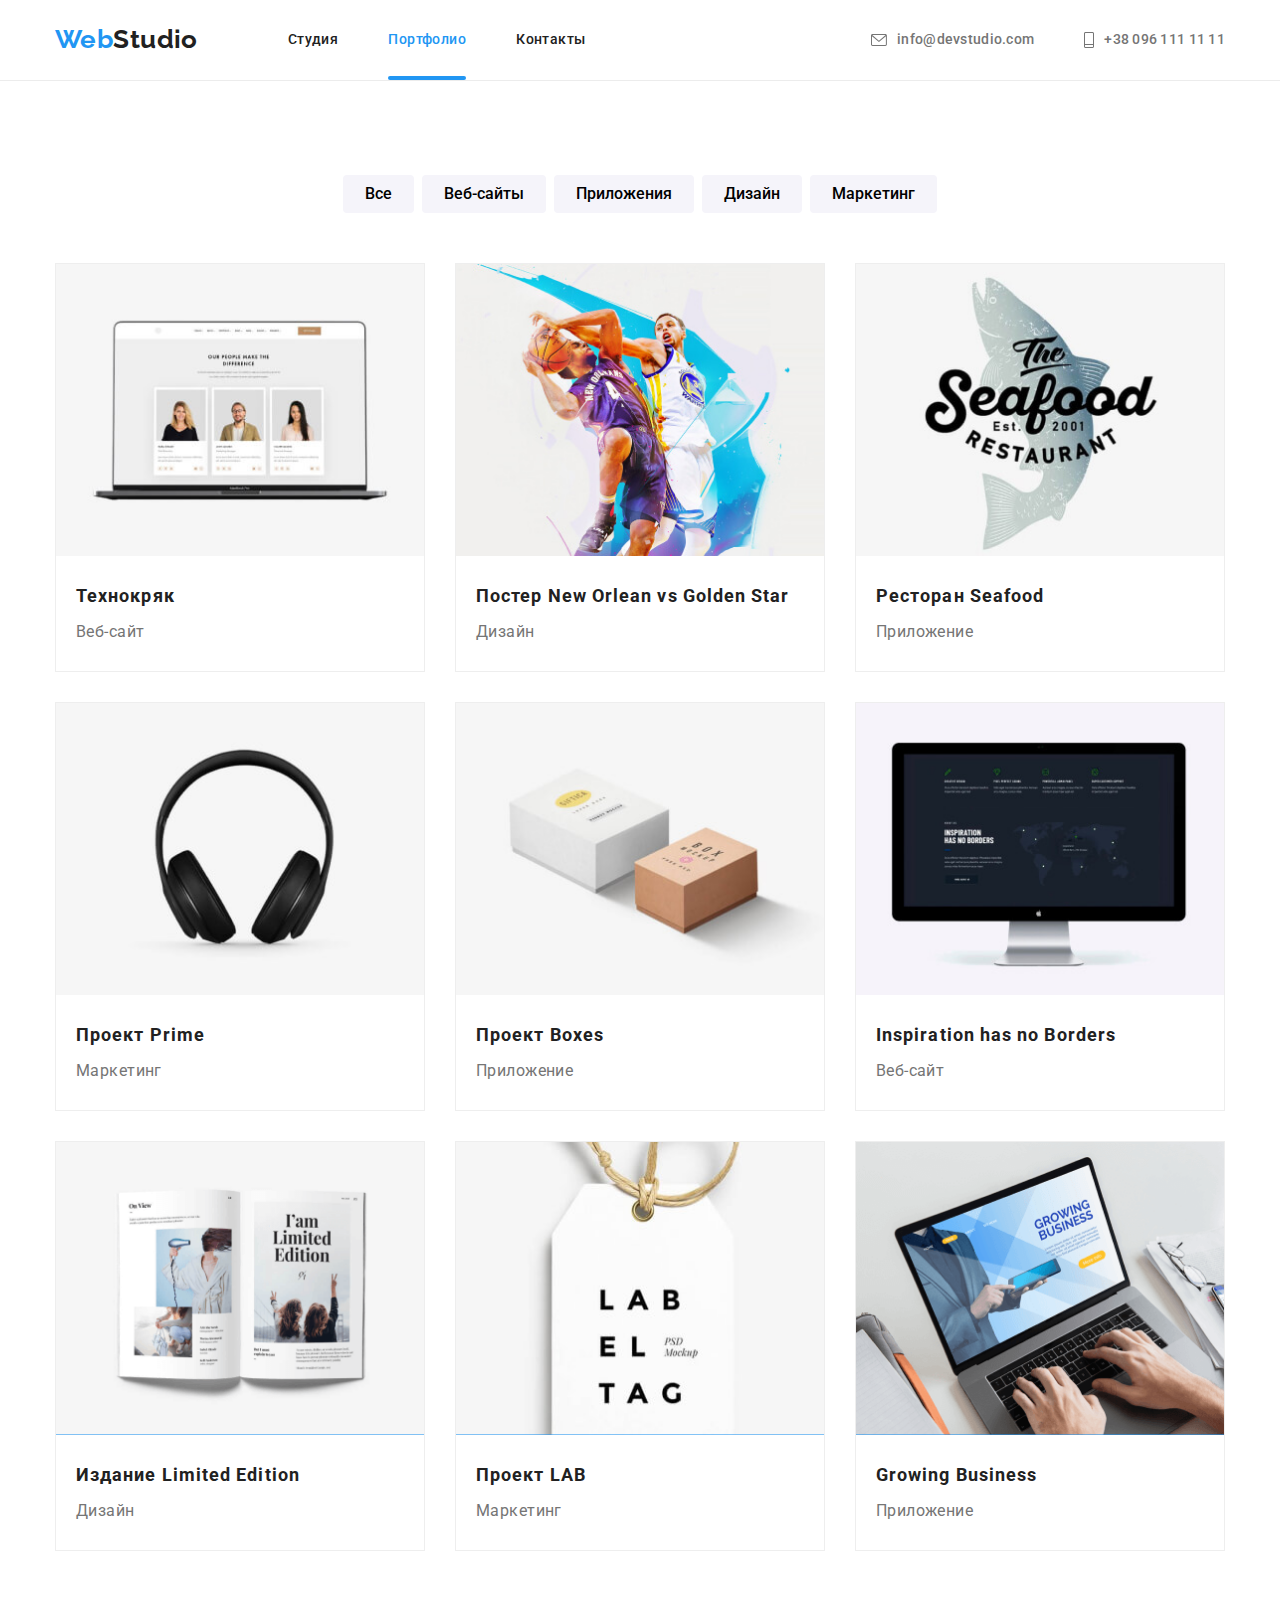
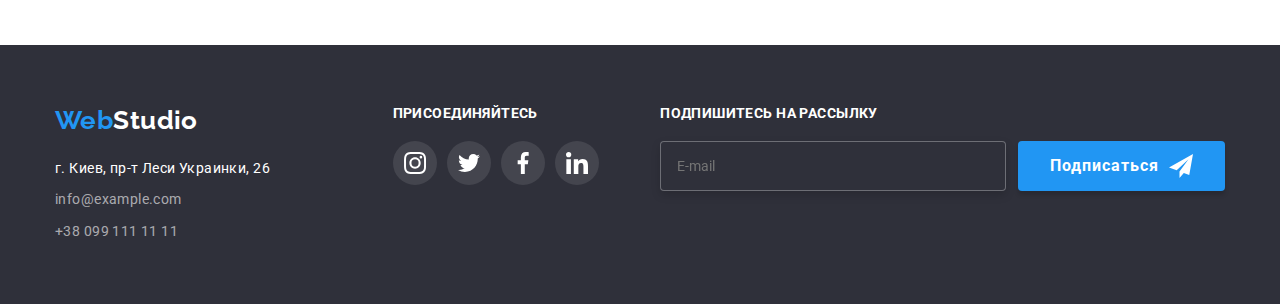
==== portfolio.html @ cd058390 "перенос" ====
<!DOCTYPE html>
<html lang="ru">
  <head>
    <meta charset="UTF-8" />
    <meta name="viewport" content="width=device-width, initial-scale=1.0" />
    <title>Document</title>
    <link rel="preconnect" href="https://fonts.gstatic.com" />
    <link
      href="https://fonts.googleapis.com/css2?family=Raleway:wght@700&family=Roboto:wght@400;500;700;900&display=swap"
      rel="stylesheet"
    />
    <link
      rel="stylesheet"
      href="https://cdnjs.cloudflare.com/ajax/libs/modern-normalize/1.0.0/modern-normalize.min.css"
    />
    <link rel="stylesheet" href="./CSS/main.min.css" />
  </head>
  <body>
    <!--Шапка-->
    <header class="page-header">
      <div class="header-container container">
        <nav class="nav-header">
          <a href="/" class="logo">Web<span class="logo-color">Studio</span></a>

          <ul class="site-nav">
            <li class="nav-item"><a href="./index.html" class="link">Студия</a></li>
            <li class="nav-item"><a href="./portfolio.html" class="link current">Портфолио</a></li>
            <li class="nav-item"><a href="" class="link">Контакты</a></li>
          </ul>
        </nav>

        <ul class="second-nav">
          <li class="nav-item">
            <a href="" class="link">
              <svg class="second-nav-mail">
                <use class="second-nav-icon" href="./images/sprite.svg#mail"></use>
              </svg>
              info@devstudio.com
            </a>
          </li>
          <li class="nav-item">
            <a href="" class="link">
              <svg class="second-nav-smartphone">
                <use class="second-nav-icon" href="./images/sprite.svg#smartphone"></use>
              </svg>
              +38 096 111 11 11
            </a>
          </li>
        </ul>
      </div>
    </header>

    <main class="portfolio-main-container">
      <div class="container">
        <section class="section portfolio-section">
          <h1 class="visually-hidden">Список проектов</h1>

          <!-- Фильтр -->
          <ul class="filter-container">
            <li class="filter-list">
              <button type="button" class="filter">Все</button>
            </li>
            <li class="filter-list">
              <button type="button" class="filter">Веб-сайты</button>
            </li>
            <li class="filter-list">
              <button type="button" class="filter">Приложения</button>
            </li>
            <li class="filter-list">
              <button type="button" class="filter">Дизайн</button>
            </li>
            <li class="filter-list">
              <button type="button" class="filter">Маркетинг</button>
            </li>
          </ul>

          <!-- Список -->
          <ul class="flex-container">
            <li class="portfolio-box">
              <a href="" class="filter-link">
                <div class="filter-img">
                  <img src="./images/tehnocrac.jpg" alt="Веб-сайт Технокряк" width="370" />
                  <p class="portfolio-opacity-text">
                    Технокряк это современная площадка распространения коронавируса. Компании используют эту платформу
                    для цифрового шпионажа и атак на защищённые сервера конкурентов.
                  </p>
                </div>
                <div class="filter-contant-container">
                  <h2 class="section-title filter-page">Технокряк</h2>
                  <p class="filter-text">Веб-сайт</p>
                </div>
              </a>
            </li>
            <li class="portfolio-box">
              <a href="" class="filter-link">
                <div class="filter-img">
                  <img src="./images/new-orlean.jpg" alt="Баскетбольная команда New Orlean" width="370" />
                  <p class="portfolio-opacity-text">
                    Технокряк это современная площадка распространения коронавируса. Компании используют эту платформу
                    для цифрового шпионажа и атак на защищённые сервера конкурентов.
                  </p>
                </div>
                <div class="filter-contant-container">
                  <h2 class="section-title filter-page">Постер New Orlean vs Golden Star</h2>
                  <p class="filter-text">Дизайн</p>
                </div>
              </a>
            </li>
            <li class="portfolio-box">
              <a href="" class="filter-link">
                <div class="filter-img">
                  <img src="./images/seafood.jpg" alt="Ресторан Seafood" width="370" />
                  <p class="portfolio-opacity-text">
                    Технокряк это современная площадка распространения коронавируса. Компании используют эту платформу
                    для цифрового шпионажа и атак на защищённые сервера конкурентов.
                  </p>
                </div>
                <div class="filter-contant-container">
                  <h2 class="section-title filter-page">Ресторан Seafood</h2>
                  <p class="filter-text">Приложение</p>
                </div>
              </a>
            </li>
            <li class="portfolio-box">
              <a href="" class="filter-link">
                <div class="filter-img">
                  <img src="./images/prime.jpg" alt="Блютуз наушники" width="370" />
                  <p class="portfolio-opacity-text">
                    Технокряк это современная площадка распространения коронавируса. Компании используют эту платформу
                    для цифрового шпионажа и атак на защищённые сервера конкурентов.
                  </p>
                </div>
                <div class="filter-contant-container">
                  <h2 class="section-title filter-page">Проект Prime</h2>
                  <p class="filter-text">Маркетинг</p>
                </div>
              </a>
            </li>
            <li class="portfolio-box">
              <a href="" class="filter-link">
                <div class="filter-img">
                  <img src="./images/boxes.jpg" alt="коробки" width="370" />
                  <p class="portfolio-opacity-text">
                    Технокряк это современная площадка распространения коронавируса. Компании используют эту платформу
                    для цифрового шпионажа и атак на защищённые сервера конкурентов.
                  </p>
                </div>
                <div class="filter-contant-container">
                  <h2 class="section-title filter-page">Проект Boxes</h2>
                  <p class="filter-text">Приложение</p>
                </div>
              </a>
            </li>
            <li class="portfolio-box">
              <a href="" class="filter-link">
                <div class="filter-img">
                  <img src="./images/no-borders.jpg" alt="Веб-сайт Inspiration has no Borders" width="370" />
                  <p class="portfolio-opacity-text">
                    Технокряк это современная площадка распространения коронавируса. Компании используют эту платформу
                    для цифрового шпионажа и атак на защищённые сервера конкурентов.
                  </p>
                </div>
                <div class="filter-contant-container">
                  <h2 class="section-title filter-page">Inspiration has no Borders</h2>
                  <p class="filter-text">Веб-сайт</p>
                </div>
              </a>
            </li>
            <li class="portfolio-box">
              <a href="" class="filter-link">
                <div class="filter-img">
                  <img src="./images/edition.png" alt="Веб-сайт Limited Edition" width="370" />
                  <p class="portfolio-opacity-text">
                    Технокряк это современная площадка распространения коронавируса. Компании используют эту платформу
                    для цифрового шпионажа и атак на защищённые сервера конкурентов.
                  </p>
                </div>
                <div class="filter-contant-container">
                  <h2 class="section-title filter-page">Издание Limited Edition</h2>
                  <p class="filter-text">Дизайн</p>
                </div>
              </a>
            </li>
            <li class="portfolio-box">
              <a href="" class="filter-link">
                <div class="filter-img">
                  <img src="./images/lab.jpg" alt="Бирка" width="370" />
                  <p class="portfolio-opacity-text">
                    Технокряк это современная площадка распространения коронавируса. Компании используют эту платформу
                    для цифрового шпионажа и атак на защищённые сервера конкурентов.
                  </p>
                </div>
                <div class="filter-contant-container">
                  <h2 class="section-title filter-page">Проект LAB</h2>
                  <p class="filter-text">Маркетинг</p>
                </div>
              </a>
            </li>
            <li class="portfolio-box">
              <a href="" class="filter-link">
                <div class="filter-img">
                  <img src="./images/Growing-Business.png" alt="Приложение Growing Business" width="370" />
                  <p class="portfolio-opacity-text">
                    Технокряк это современная площадка распространения коронавируса. Компании используют эту платформу
                    для цифрового шпионажа и атак на защищённые сервера конкурентов.
                  </p>
                </div>
                <div class="filter-contant-container">
                  <h2 class="section-title filter-page">Growing Business</h2>
                  <p class="filter-text">Приложение</p>
                </div>
              </a>
            </li>
          </ul>
        </section>
      </div>
    </main>

    <!--Подвал-->
    <footer class="footer-page">
      <div class="container">
        <div class="footer-address-container">
          <a href="/" class="logo">Web<span class="logo-color footer">Studio</span></a>

          <address class="footer-content">
            <ul class="footer-list">
              <li class="footer-list-item">
                <a href="https://goo.gl/maps/4PFyWTzTnwLAxrPg8 " rel="“noopener" class="link"
                  >г. Киев, пр-т Леси Украинки, 26</a
                >
              </li>
              <li class="footer-list-item">
                <a href="mailto:info@example.com" class="link rgba">info@example.com</a>
              </li>

              <li class="footer-list-item">
                <a href="tel:+380991111111" class="link rgba">+38 099 111 11 11</a>
              </li>
            </ul>
          </address>
        </div>

        <div class="soshial-link-container">
          <h2 class="section-title soshial-link-title">присоединяйтесь</h2>
          <ul class="soshial-link-list">
            <li class="soshial-link-item">
              <a href="" class="soshial-link">
                <svg class="network-icon">
                  <use class="icon" href="./images/sprite.svg#instagram"></use>
                </svg>
              </a>
            </li>
            <li class="soshial-link-item">
              <a href="" class="soshial-link">
                <svg class="network-icon">
                  <use class="icon" href="./images/sprite.svg#twitter"></use>
                </svg>
              </a>
            </li>
            <li class="soshial-link-item">
              <a href="" class="soshial-link">
                <svg class="network-icon">
                  <use class="icon" href="./images/sprite.svg#facebook"></use>
                </svg>
              </a>
            </li>
            <li class="soshial-link-item">
              <a href="" class="soshial-link">
                <svg class="network-icon">
                  <use class="icon" href="./images/sprite.svg#linkedin"></use>
                </svg>
              </a>
            </li>
          </ul>
        </div>

        <div class="subscription-container">
          <p class="soshial-link-title">Подпишитесь на рассылку</p>
          <form class="subscription-form">
            <input type="email" name="email" placeholder="E-mail" class="subscription-input" />
            <button type="submit" class="hero-btn footer-btn">
              Подписаться
              <svg class="subscription-send" width="24px" height="24px" ;>
                <use class="send-img" href="./images/sprite.svg#send"></use>
              </svg>
            </button>
          </form>
        </div>
      </div>
    </footer>
  </body>
</html>
---- CSS/main.min.css ----
:root{--text-color: #757575;--text-black-color: #212121;--text-wite-color: #ffffff;--text-accent: #2196f3;--text-background-color: #e5e5e5;--background-second-color: #f5f4fa;--footer-bg-color: #2f303a;--border-: 1px solid #eeeeee;--cubic: cubic-bezier(0.4, 0, 0.2, 1)}button{outline:none;list-style:none}img{display:block;max-width:100%;height:auto}*{margin:0;padding:0}body{background:var(--text-wite-color);color:var(--text-color);font-family:Roboto, sans-serif;letter-spacing:0.03em;font-size:14px;line-height:1.71}h1,h2,h3,h4{font-family:Roboto, sans-serif}ul{list-style:none;margin:0px;padding:0px}textarea{resize:none}.visually-hidden{position:absolute !important;clip:rect(1px 1px 1px 1px);clip:rect(1px, 1px, 1px, 1px);padding:0 !important;border:0 !important;height:1px !important;width:1px !important;overflow:hidden}.container{width:1200px;margin-left:auto;margin-right:auto;padding-left:15px;padding-right:15px}.page-header{display:-webkit-box;display:-ms-flexbox;display:flex;-webkit-box-pack:center;-ms-flex-pack:center;justify-content:center;-webkit-box-align:center;-ms-flex-align:center;align-items:center;border-bottom:1px solid #ececec;background-color:var(--text-wite-color)}.logo{color:var(--text-accent);font-family:Raleway;font-weight:700;font-size:26px;line-height:1.2;text-decoration:none}.logo-color{color:var(--text-black-color)}.header-container{display:-webkit-box;display:-ms-flexbox;display:flex;-webkit-box-align:center;-ms-flex-align:center;align-items:center;-webkit-box-pack:justify;-ms-flex-pack:justify;justify-content:space-between}.nav-header{display:-webkit-box;display:-ms-flexbox;display:flex;-webkit-box-pack:justify;-ms-flex-pack:justify;justify-content:space-between;-webkit-box-align:center;-ms-flex-align:center;align-items:center;margin-right:auto}.site-nav{display:-webkit-box;display:-ms-flexbox;display:flex;margin-left:90px}.site-nav .link:focus,.site-nav .link:hover{color:var(--text-accent)}.site-nav .nav-item:not(:last-child){margin-right:50px}.site-nav .link{display:block;padding:32px 0;color:var(--text-black-color);font-weight:500;font-size:14px;line-height:1.14;text-decoration:none}.site-nav .link.current{color:var(--text-accent);display:block;position:relative}.site-nav .link.current::after{content:'';position:absolute;left:0;bottom:0;display:block;width:100%;height:4px;background-color:var(--text-accent);border-radius:2px}.second-nav{display:-webkit-box;display:-ms-flexbox;display:flex}.second-nav .nav-item:not(:last-child){margin-right:50px}.second-nav .link{color:var(--text-color);font-weight:500;font-size:14px;line-height:1.4;letter-spacing:0.02em;text-decoration:none;-webkit-transition:color 250ms cubic-bezier(0.4, 0, 0.2, 1),fill 250ms cubic-bezier(0.4, 0, 0.2, 1);transition:color 250ms cubic-bezier(0.4, 0, 0.2, 1),fill 250ms cubic-bezier(0.4, 0, 0.2, 1)}.second-nav .second-nav-mail{width:16px;height:12px;fill:var(--text-color);margin-right:10px}.second-nav .second-nav-smartphone{width:10px;height:16px;fill:var(--text-color);margin-right:10px}.second-nav .link:focus,.second-nav .link:hover{color:var(--text-accent)}.link:focus .second-nav-mail,.link:hover .second-nav-mail{fill:var(--text-accent)}.link:focus .second-nav-smartphone,.link:hover .second-nav-smartphone{fill:var(--text-accent)}.nav-item .link{display:-webkit-box;display:-ms-flexbox;display:flex;-webkit-box-align:center;-ms-flex-align:center;align-items:center}.hero-page .hero-title{color:var(--text-wite-color);font-weight:900;font-size:44px;line-height:1.36;text-align:center;letter-spacing:0.06em;text-transform:uppercase}.hero-btn{color:var(--text-wite-color);font-weight:700;font-size:16px;line-height:1.87;display:-webkit-box;display:-ms-flexbox;display:flex;-webkit-box-align:center;-ms-flex-align:center;align-items:center;text-align:center;letter-spacing:0.06em;background-color:var(--text-accent);border:none;-webkit-box-shadow:0px 4px 4px rgba(0,0,0,0.15);box-shadow:0px 4px 4px rgba(0,0,0,0.15);border-radius:4px;cursor:pointer}.hero-page{background-color:#c4c4c4;margin:0 auto;padding-top:200px;padding-bottom:200px;text-align:center;max-width:1600px;background-image:-webkit-gradient(linear, left top, left bottom, from(rgba(47,48,58,0.4)), to(rgba(47,48,58,0.4))),url(../images/hero/Img-png.png);background-image:linear-gradient(rgba(47,48,58,0.4), rgba(47,48,58,0.4)),url(../images/hero/Img-png.png);background-position:center;background-repeat:no-repeat;background-size:cover}.hero-page .hero-btn{color:var(--text-wite-color);background-color:var(--text-accent);font-weight:700;font-size:16px;line-height:1.9;-webkit-box-align:center;-ms-flex-align:center;align-items:center;text-align:center;letter-spacing:0.06em}.hero-btn{text-align:center;margin-left:auto;margin-right:auto;margin-top:30px;padding:10px 0;padding-left:32px;padding-right:32px;-webkit-box-shadow:0px 4px 4px rgba(0,0,0,0.15);box-shadow:0px 4px 4px rgba(0,0,0,0.15)}.section .section-title.features{font-weight:700;font-size:14px;line-height:1.14;text-transform:uppercase}.features-item{margin-left:30px}.section-features{padding-top:94px;padding-bottom:48px}.features-list{display:-webkit-box;display:-ms-flexbox;display:flex;-ms-flex-wrap:wrap;flex-wrap:wrap;margin-left:-30px}.features-item{-ms-flex-preferred-size:calc((100% - 30px * 4) / 4);flex-basis:calc((100% - 30px * 4) / 4)}.features-text{margin-top:10px}.features-item:before{content:'';display:block;margin-bottom:30px;background-repeat:no-repeat;background-position:center;background-color:var(--background-second-color);height:120px}.bgf-img1::before{background-image:url(../images/features/bg1.svg)}.bgf-img2::before{background-image:url(../images/features/bg2.svg)}.bgf-img3::before{background-image:url(../images/features/bg3.svg)}.bgf-img4::before{background-image:url(../images/features/bg4.svg)}.section-work .section-title.name-page{margin-bottom:50px}.section-work{padding-top:48px;padding-bottom:94px}.work-title{display:-webkit-box;display:-ms-flexbox;display:flex;-ms-flex-wrap:wrap;flex-wrap:wrap;margin-left:-30px;-webkit-box-pack:center;-ms-flex-pack:center;justify-content:center;-webkit-box-align:center;-ms-flex-align:center;align-items:center}.work-title>.work-item{-ms-flex-preferred-size:calc((100% - 30px * 3) / 3);flex-basis:calc((100% - 30px * 3) / 3);margin-left:30px;position:relative}.work-text{display:-webkit-box;display:-ms-flexbox;display:flex;-webkit-box-pack:center;-ms-flex-pack:center;justify-content:center;-webkit-box-align:center;-ms-flex-align:center;align-items:center;height:70px;width:100%;background:rgba(47,48,58,0.8);top:76%;position:absolute;font-weight:700;font-size:14px;line-height:1.143;text-transform:uppercase;color:var(--text-wite-color)}.section .section-title,.section-comand .section-title{color:var(--text-black-color);font-weight:700;font-size:36px;line-height:1.16}.section .section-title.name-page{font-weight:700;font-size:36px;line-height:1.16;text-align:center}.section-comand .section-title.name-page{font-weight:700;font-size:36px;line-height:1.16;text-align:center;margin-bottom:50px}.section-comand{background-color:var(--background-second-color);padding-top:94px;padding-bottom:94px}.team-list{display:-webkit-box;display:-ms-flexbox;display:flex;-ms-flex-wrap:wrap;flex-wrap:wrap;margin-left:-30px;border-radius:0px 0px 4px 4px}.team-list>.team-item{-ms-flex-preferred-size:calc((100% - 30px * 4) / 4);flex-basis:calc((100% - 30px * 4) / 4)}.team-item{border-radius:0px 0px 4px 4px;background-color:var(--text-wite-color);margin-left:30px;-webkit-box-shadow:0px 1px 3px rgba(0,0,0,0.12),0px 1px 1px rgba(0,0,0,0.14),0px 2px 1px rgba(0,0,0,0.2);box-shadow:0px 1px 3px rgba(0,0,0,0.12),0px 1px 1px rgba(0,0,0,0.14),0px 2px 1px rgba(0,0,0,0.2)}.section-comand .section-title.name{font-weight:500;font-size:16px;line-height:1.19;text-align:center}.section-comand .comand-text{font-weight:400;font-size:16px;line-height:1.19;text-align:center;margin-top:10px}.team-text-container{padding:30px}.network-list{display:-webkit-inline-box;display:-ms-inline-flexbox;display:inline-flex;margin-top:16px}.network-link:focus,.network-link:hover{display:-webkit-box;display:-ms-flexbox;display:flex;width:44px;height:44px;background-color:var(--text-accent);border-radius:50%}.network-link:focus .network-icon,.network-link:hover .network-icon{fill:#ffffff}.network-item:not(:last-child){margin-right:10px}.network-link{width:44px;height:44px;display:-webkit-inline-box;display:-ms-inline-flexbox;display:inline-flex;-webkit-box-pack:center;-ms-flex-pack:center;justify-content:center;-webkit-box-align:center;-ms-flex-align:center;align-items:center;border-radius:50%;-webkit-transition:background-color 250ms var(--cubic),fill 250ms var(--cubic);transition:background-color 250ms var(--cubic),fill 250ms var(--cubic)}.network-icon{width:22px;height:22px;fill:#afb1b8;-webkit-transition:fill 250ms cubic-bezier(0.4, 0, 0.2, 1);transition:fill 250ms cubic-bezier(0.4, 0, 0.2, 1)}.section-clients{padding-top:94px;padding-bottom:94px}.clients-list{display:-webkit-box;display:-ms-flexbox;display:flex;margin-top:50px;-ms-flex-wrap:wrap;flex-wrap:wrap;margin-left:-30px}.clients-item{display:-webkit-box;display:-ms-flexbox;display:flex;-webkit-box-pack:center;-ms-flex-pack:center;justify-content:center;-webkit-box-align:center;-ms-flex-align:center;align-items:center;margin-left:30px;-ms-flex-preferred-size:calc((100% - 30px * 6) / 6);flex-basis:calc((100% - 30px * 6) / 6)}.clients-img{display:block}.clients-logo{fill:#afb1b8}.clients-link{display:-webkit-box;display:-ms-flexbox;display:flex;width:100%;height:90px;fill:var(--text-accent);-webkit-box-sizing:border-box;box-sizing:border-box;-webkit-box-pack:center;-ms-flex-pack:center;justify-content:center;-webkit-box-align:center;-ms-flex-align:center;align-items:center;border:1px solid #afb1b8;border-radius:4px;-webkit-transition:border 250ms cubic-bezier(0.4, 0, 0.2, 1),fill 250ms var(--cubic);transition:border 250ms cubic-bezier(0.4, 0, 0.2, 1),fill 250ms var(--cubic)}.clients-link:hover,.clients-link:focus{border-radius:4px;border:1px solid var(--text-accent)}.clients-link:hover .clients-logo,.clients-link:focus .clients-logo{fill:var(--text-accent)}.footer-page{background-color:var(--footer-bg-color);text-decoration:none;display:-webkit-box;display:-ms-flexbox;display:flex;-webkit-box-pack:center;-ms-flex-pack:center;justify-content:center;-webkit-box-align:center;-ms-flex-align:center;align-items:center}.footer-page>.container{display:-webkit-box;display:-ms-flexbox;display:flex}.footer-page .link{color:var(--text-wite-color);text-decoration:none;-webkit-transition:color 250ms var(--cubic);transition:color 250ms var(--cubic)}.footer-page .link.rgba{color:rgba(255,255,255,0.6);text-decoration:none}.logo-color.footer{color:var(--text-wite-color)}.footer-page .link:focus,.footer-page .link:hover{color:var(--text-accent)}.footer-content{margin-top:20px;font-style:normal}.footer-address-container{width:270px;padding:60px 0;-webkit-box-align:start;-ms-flex-align:start;align-items:flex-start}.footer-list-item{margin-top:8px}.soshial-link-container{width:270px;padding:60px 0;-webkit-box-align:start;-ms-flex-align:start;align-items:flex-start;margin-left:70px}.soshial-link-title{font-weight:700;font-size:14px;line-height:1.142;letter-spacing:0.03em;text-transform:uppercase;color:var(--text-wite-color)}.soshial-link-list{display:-webkit-box;display:-ms-flexbox;display:flex}.soshial-link-item:not(:last-child){margin-right:10px}.soshial-link-item{margin-top:20px;background-color:rgba(255,255,255,0.1);border-radius:50%}.soshial-link{width:44px;height:44px;display:-webkit-inline-box;display:-ms-inline-flexbox;display:inline-flex;-webkit-box-pack:center;-ms-flex-pack:center;justify-content:center;-webkit-box-align:center;-ms-flex-align:center;align-items:center;border-radius:50%;-webkit-transition:background-color 250ms cubic-bezier(0.4, 0, 0.2, 1);transition:background-color 250ms cubic-bezier(0.4, 0, 0.2, 1)}.soshial-link .icon{width:22px;height:22px;fill:var(--text-wite-color)}.soshial-link:hover,.soshial-link:focus{display:-webkit-box;display:-ms-flexbox;display:flex;width:44px;height:44px;background-color:#2196f3;border-radius:50%}.subscription-container{width:570px;padding:60px 0}.subscription-form{display:-webkit-box;display:-ms-flexbox;display:flex;-webkit-box-pack:center;-ms-flex-pack:center;justify-content:center;-webkit-box-align:center;-ms-flex-align:center;align-items:center}.subscription-input{-webkit-box-flex:1;-ms-flex-positive:1;flex-grow:1;height:50px;margin-top:20px;padding-left:16px;border:1px solid rgba(255,255,255,0.3);-webkit-box-sizing:border-box;box-sizing:border-box;-webkit-filter:drop-shadow(0px 4px 4px rgba(0,0,0,0.15));filter:drop-shadow(0px 4px 4px rgba(0,0,0,0.15));border-radius:4px;background:var(--footer-bg-color);-webkit-transition:border 250ms var(--cubic);transition:border 250ms var(--cubic)}.subscription-input:focus{outline:none;border:1px solid #2196f3;border-radius:4px}.footer-btn{margin-left:12px;margin-top:20px;padding:10px 32px;-webkit-box-shadow:0px 4px 4px rgba(0,0,0,0.15);box-shadow:0px 4px 4px rgba(0,0,0,0.15)}.subscription-send{margin-left:10px;fill:var(--text-wite-color)}.backdrop{position:fixed;top:0;left:0;z-index:100;width:100%;height:100%;background-color:rgba(0,0,0,0.2);-webkit-transition:all 250ms var(--cubic);transition:all 250ms var(--cubic)}.backdrop-window{position:absolute;top:50%;left:50%;-webkit-transform:translate(-50%, -50%);transform:translate(-50%, -50%);width:528px;height:581px;padding:40px;background:#ffffff;-webkit-box-shadow:0px 1px 3px rgba(0,0,0,0.12),0px 1px 1px rgba(0,0,0,0.14),0px 2px 1px rgba(0,0,0,0.2);box-shadow:0px 1px 3px rgba(0,0,0,0.12),0px 1px 1px rgba(0,0,0,0.14),0px 2px 1px rgba(0,0,0,0.2);border-radius:4px}.backdrop-btn{position:absolute;right:8px;top:8px;width:30px;height:30px;background:#ffffff;border:1px solid rgba(0,0,0,0.1);border-radius:50%;display:-webkit-box;display:-ms-flexbox;display:flex;-webkit-box-pack:center;-ms-flex-pack:center;justify-content:center;-webkit-box-align:center;-ms-flex-align:center;align-items:center;-webkit-transition:border 250ms var(--cubic);transition:border 250ms var(--cubic)}.icon-exit{width:11px;height:11px;-webkit-transition:fill 250ms var(--cubic);transition:fill 250ms var(--cubic)}.is-hidden{opacity:0;visibility:hidden;pointer-events:none}.backdrop-btn:hover .icon-exit,.backdrop-btn:focus .icon-exit{fill:var(--text-accent)}.backdrop-form-name{font-weight:700;font-size:20px;line-height:1.15;text-align:center;letter-spacing:0.03em;color:var(--text-black-color)}.backdrop-form-text{display:block;font-weight:normal;font-size:12px;line-height:1.166;letter-spacing:0.01em;color:var(--text-color);margin-top:12px}.backdrop-list{display:block}.backdrop-imput{width:100%;height:40px;padding-left:44px;margin-top:4px;border-radius:4px;border:1px solid rgba(33,33,33,0.2);-webkit-transition:border 250ms var(--cubic);transition:border 250ms var(--cubic)}.backdrop-imput:focus{outline:none;border:1px solid #2196f3;border-radius:4px}.svg-form-container{position:relative}.checkbox-text::before{display:inline-block;text-align:center;vertical-align:middle;content:'';width:16px;height:15px;margin-right:7px;border:2px solid var(--text-black-color);border-radius:2px;background-size:contain}.backdrop-checkbox-bg:checked+.checkbox-text::before{background-color:var(--text-accent);background-image:url(../images/icon-check.svg);background-size:contain;border-color:var(--text-accent);border-radius:2px}.checkbox-text{display:inline-block;margin-left:9px;margin-top:20px;vertical-align:top;font-weight:400;font-size:14px;line-height:1.171;letter-spacing:0.03em;color:var(--text-color)}.checkbox-link{color:var(--text-accent)}.backdrop-icon-container{position:absolute;top:50%;left:14px;-webkit-transform:translateY(-50%);transform:translateY(-50%);-webkit-transition:fill 250ms var(--cubic);transition:fill 250ms var(--cubic)}.backdrop-imput:focus+.backdrop-icon-container{fill:var(--text-accent)}.backdrop-textarea{width:448px;height:120px;padding:12px 16px;margin-top:4px;border-radius:4px;border:1px solid rgba(33,33,33,0.2);-webkit-transition:border-radius 250ms var(--cubic);transition:border-radius 250ms var(--cubic)}.backdrop-textarea::-webkit-input-placeholder{color:rgba(117,117,117,0.5)}.backdrop-textarea:-ms-input-placeholder{color:rgba(117,117,117,0.5)}.backdrop-textarea::-ms-input-placeholder{color:rgba(117,117,117,0.5)}.backdrop-textarea::placeholder{color:rgba(117,117,117,0.5)}.backdrop-textarea:hover,.backdrop-textarea:focus{outline:none;border:1px solid #2196f3;border-radius:4px}.portfolio-main-container{background-color:var(--text-wite-color)}.filter-container{-webkit-box-align:center;-ms-flex-align:center;align-items:center;-webkit-box-pack:center;-ms-flex-pack:center;justify-content:center;display:-webkit-box;display:-ms-flexbox;display:flex;margin-bottom:50px}.filter-list:not(:last-child){margin-right:8px}.filter-list .filter{padding:6px 22px;border-radius:4px;background-color:var(--background-second-color);text-align:center;font-weight:500;font-size:16px;line-height:1.8}.section .filter{font-weight:500;font-size:16px;line-height:1.62;border-radius:4px;border:none;background-color:var(--background-second-color);font-family:inherit;-webkit-transition:background-color 250ms cubic-bezier(0.4, 0, 0.2, 1),color 250ms cubic-bezier(0.4, 0, 0.2, 1);transition:background-color 250ms cubic-bezier(0.4, 0, 0.2, 1),color 250ms cubic-bezier(0.4, 0, 0.2, 1)}.section .filter:focus,.section .filter:hover{background:var(--text-accent);color:var(--text-wite-color);border-radius:4px;-webkit-box-shadow:0px 3px 1px rgba(0,0,0,0.1),0px 1px 2px rgba(0,0,0,0.08),0px 2px 2px rgba(0,0,0,0.12);box-shadow:0px 3px 1px rgba(0,0,0,0.1),0px 1px 2px rgba(0,0,0,0.08),0px 2px 2px rgba(0,0,0,0.12)}.section .filter-text{color:var(--text-color)}.flex-container{display:-webkit-box;display:-ms-flexbox;display:flex;-ms-flex-wrap:wrap;flex-wrap:wrap;margin-left:-30px;margin-top:-30px}.portfolio-box{margin-left:30px;margin-top:30px;-ms-flex-preferred-size:calc((100% - 30px * 3) / 3);flex-basis:calc((100% - 30px * 3) / 3);border:var(--border-);-webkit-box-sizing:border-box;box-sizing:border-box}.filter-img{position:relative;overflow:hidden}.portfolio-opacity-text{position:absolute;top:0;width:100%;height:100%;padding:63px 24px;background:rgba(33,150,243,0.9);font-size:18px;line-height:1.555;letter-spacing:0.03em;color:#ffffff;-webkit-transform:translateY(100%);transform:translateY(100%);-webkit-transition:-webkit-transform 250ms cubic-bezier(0.4, 0, 0.2, 1);transition:-webkit-transform 250ms cubic-bezier(0.4, 0, 0.2, 1);transition:transform 250ms cubic-bezier(0.4, 0, 0.2, 1);transition:transform 250ms cubic-bezier(0.4, 0, 0.2, 1), -webkit-transform 250ms cubic-bezier(0.4, 0, 0.2, 1)}.section .section-title.filter-page{font-size:18px;line-height:1.83;letter-spacing:0.06em}.section .filter-text{margin-top:4px;font-weight:400;font-size:16px;line-height:1.87}.filter-link:hover .portfolio-opacity-text,.filter-link:focus .portfolio-opacity-text{-webkit-transform:translateY(0);transform:translateY(0)}.filter-link:focus,.filter-link:hover{-webkit-box-shadow:0px 1px 1px rgba(0,0,0,0.12),0px 4px 4px rgba(0,0,0,0.06),1px 4px 6px rgba(0,0,0,0.16);box-shadow:0px 1px 1px rgba(0,0,0,0.12),0px 4px 4px rgba(0,0,0,0.06),1px 4px 6px rgba(0,0,0,0.16);color:var(--text-accent)}.section .filter-link{text-decoration:none;display:block;position:relative;-webkit-transition:-webkit-box-shadow 250ms cubic-bezier(0.4, 0, 0.2, 1);transition:-webkit-box-shadow 250ms cubic-bezier(0.4, 0, 0.2, 1);transition:box-shadow 250ms cubic-bezier(0.4, 0, 0.2, 1);transition:box-shadow 250ms cubic-bezier(0.4, 0, 0.2, 1), -webkit-box-shadow 250ms cubic-bezier(0.4, 0, 0.2, 1)}.filter-contant-container{padding:24px 20px}.portfolio-section{padding:94px 0}
/*# sourceMappingURL=main.min.css.map */
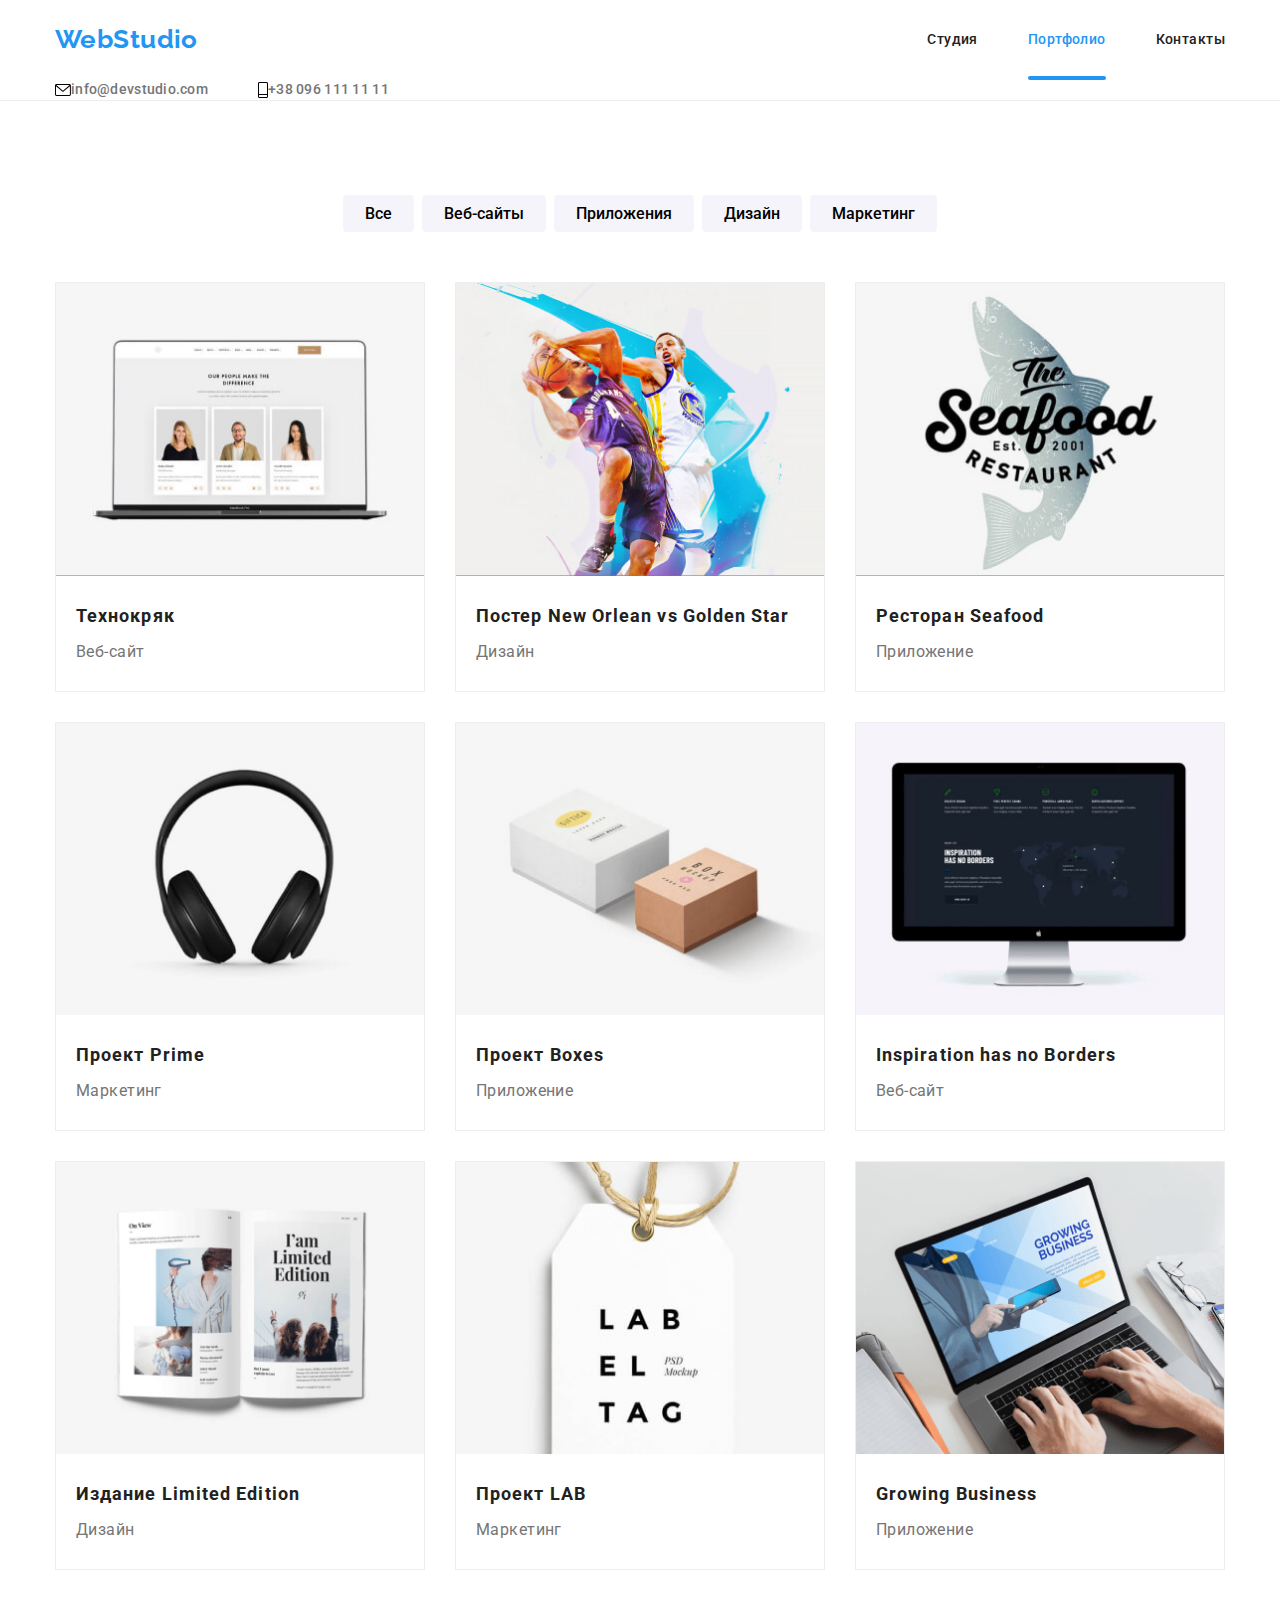
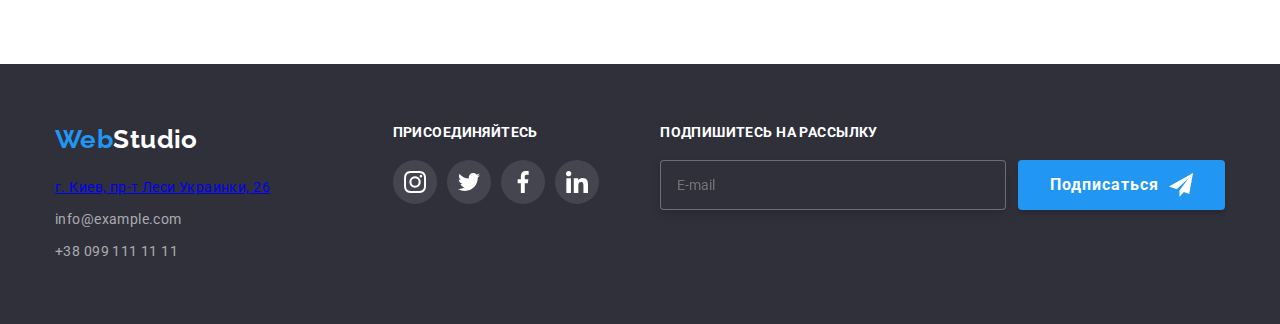
==== commit f0b6493c: "Перенос" ====
--- a/portfolio.html
+++ b/portfolio.html
@@ -18,9 +18,9 @@
   <body>
     <!--Шапка-->
     <header class="page-header">
-      <div class="header-container container">
+      <div class="header__container container">
         <nav class="nav-header">
-          <a href="/" class="logo">Web<span class="logo-color">Studio</span></a>
+          <a href="/" class="logo">Web<span class="logo__color">Studio</span></a>
 
           <ul class="site-nav">
             <li class="nav-item"><a href="./index.html" class="link">Студия</a></li>
@@ -32,7 +32,7 @@
         <ul class="second-nav">
           <li class="nav-item">
             <a href="" class="link">
-              <svg class="second-nav-mail">
+              <svg class="second-nav-img" width="16px" height="12px">
                 <use class="second-nav-icon" href="./images/sprite.svg#mail"></use>
               </svg>
               info@devstudio.com
@@ -40,7 +40,7 @@
           </li>
           <li class="nav-item">
             <a href="" class="link">
-              <svg class="second-nav-smartphone">
+              <svg class="second-nav-img" width="10px" height="16px">
                 <use class="second-nav-icon" href="./images/sprite.svg#smartphone"></use>
               </svg>
               +38 096 111 11 11
@@ -225,7 +225,7 @@
           <address class="footer-content">
             <ul class="footer-list">
               <li class="footer-list-item">
-                <a href="https://goo.gl/maps/4PFyWTzTnwLAxrPg8 " rel="“noopener" class="link"
+                <a href="https://goo.gl/maps/4PFyWTzTnwLAxrPg8 " rel="“noopener" class="link-map"
                   >г. Киев, пр-т Леси Украинки, 26</a
                 >
               </li>
@@ -280,7 +280,7 @@
             <input type="email" name="email" placeholder="E-mail" class="subscription-input" />
             <button type="submit" class="hero-btn footer-btn">
               Подписаться
-              <svg class="subscription-send" width="24px" height="24px" ;>
+              <svg class="subscription-send" width="24px" height="24px">
                 <use class="send-img" href="./images/sprite.svg#send"></use>
               </svg>
             </button>
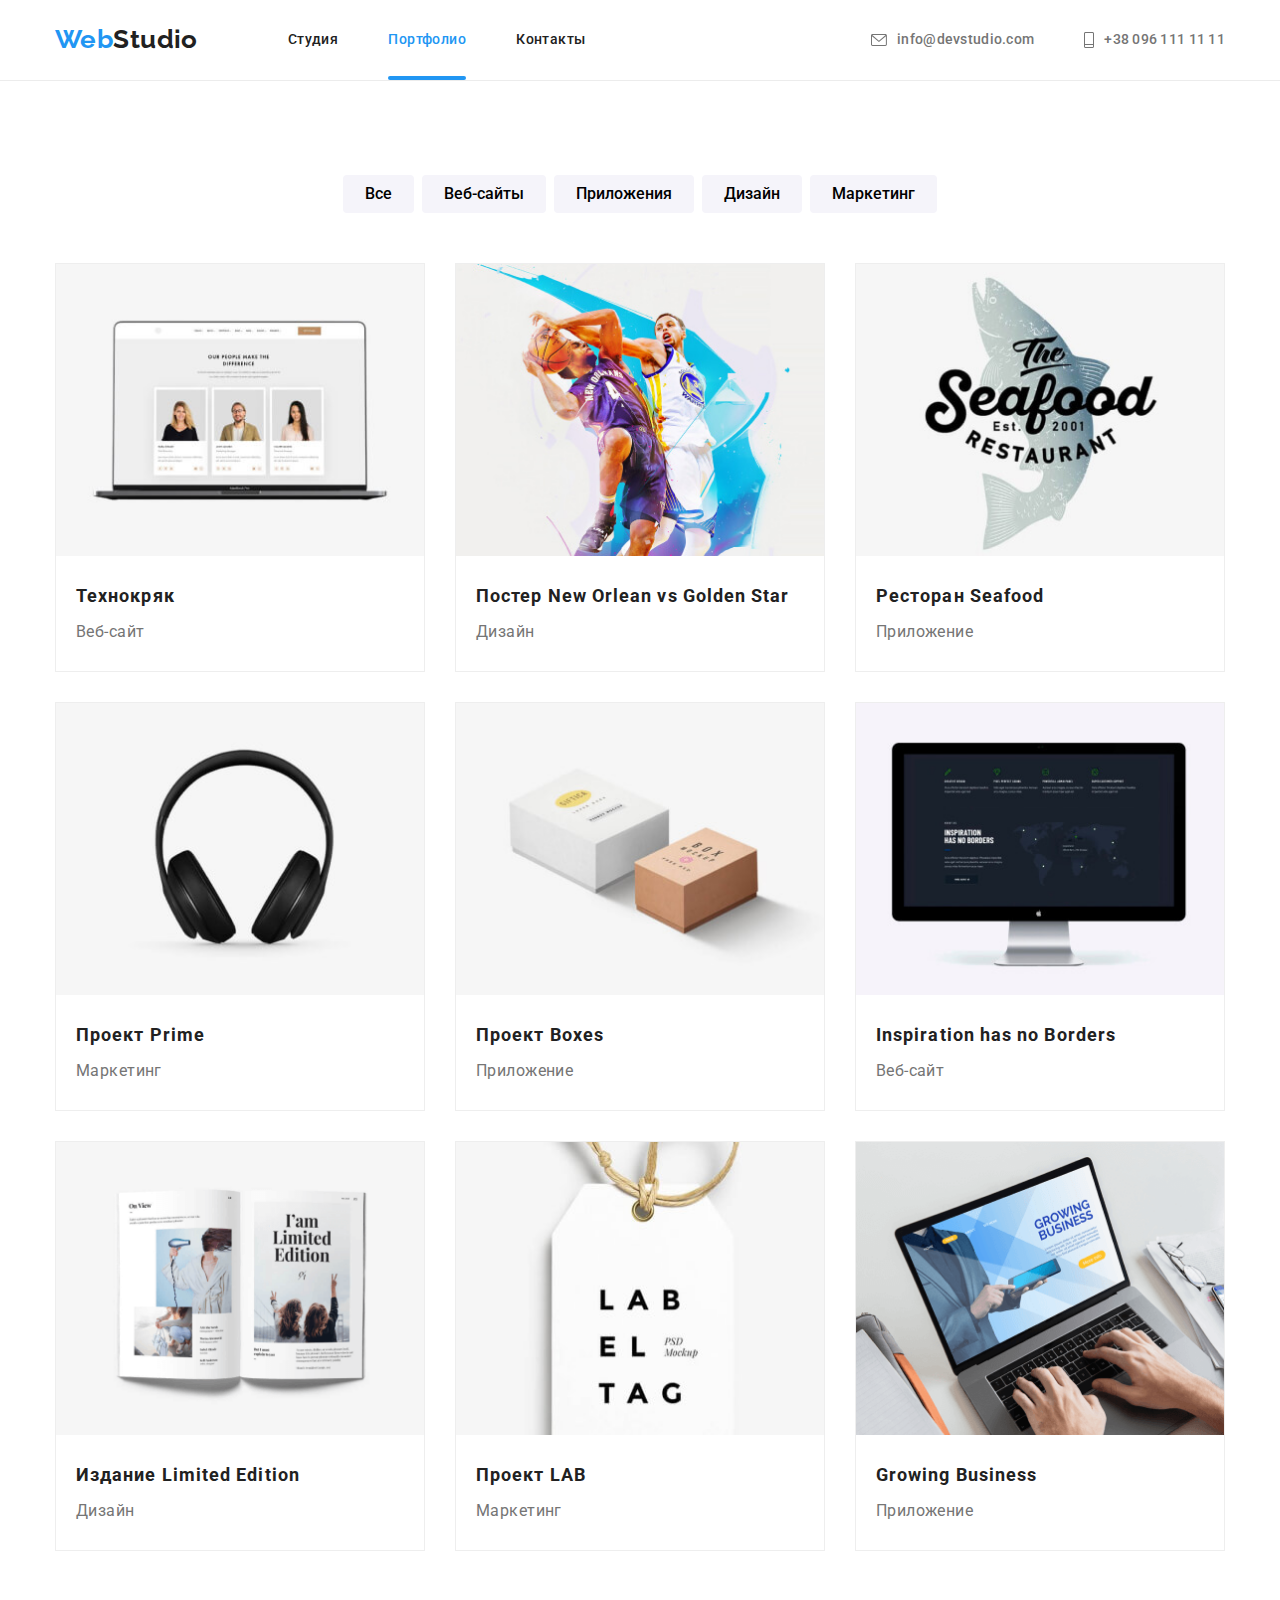
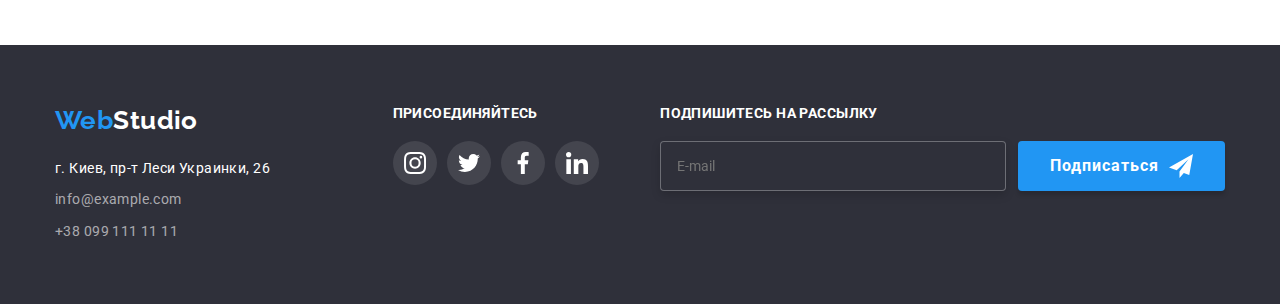
==== commit 933d2113: "Порезал" ====
--- a/portfolio.html
+++ b/portfolio.html
@@ -220,7 +220,7 @@
     <footer class="footer-page">
       <div class="container">
         <div class="footer-address-container">
-          <a href="/" class="logo">Web<span class="logo-color footer">Studio</span></a>
+          <a href="/" class="logo">Web<span class="logo__color--footer">Studio</span></a>
 
           <address class="footer-content">
             <ul class="footer-list">
--- a/CSS/main.min.css
+++ b/CSS/main.min.css
@@ -1,2 +1,2 @@
-:root{--text-color: #757575;--text-black-color: #212121;--text-wite-color: #ffffff;--text-accent: #2196f3;--text-background-color: #e5e5e5;--background-second-color: #f5f4fa;--footer-bg-color: #2f303a;--border-: 1px solid #eeeeee;--cubic: cubic-bezier(0.4, 0, 0.2, 1)}button{outline:none;list-style:none}img{display:block;max-width:100%;height:auto}*{margin:0;padding:0}body{background:var(--text-wite-color);color:var(--text-color);font-family:Roboto, sans-serif;letter-spacing:0.03em;font-size:14px;line-height:1.71}h1,h2,h3,h4{font-family:Roboto, sans-serif}ul{list-style:none;margin:0px;padding:0px}textarea{resize:none}.visually-hidden{position:absolute !important;clip:rect(1px 1px 1px 1px);clip:rect(1px, 1px, 1px, 1px);padding:0 !important;border:0 !important;height:1px !important;width:1px !important;overflow:hidden}.container{width:1200px;margin-left:auto;margin-right:auto;padding-left:15px;padding-right:15px}.page-header{display:-webkit-box;display:-ms-flexbox;display:flex;-webkit-box-pack:center;-ms-flex-pack:center;justify-content:center;-webkit-box-align:center;-ms-flex-align:center;align-items:center;border-bottom:1px solid #ececec;background-color:var(--text-wite-color)}.logo{color:var(--text-accent);font-family:Raleway;font-weight:700;font-size:26px;line-height:1.2;text-decoration:none}.logo-color{color:var(--text-black-color)}.header-container{display:-webkit-box;display:-ms-flexbox;display:flex;-webkit-box-align:center;-ms-flex-align:center;align-items:center;-webkit-box-pack:justify;-ms-flex-pack:justify;justify-content:space-between}.nav-header{display:-webkit-box;display:-ms-flexbox;display:flex;-webkit-box-pack:justify;-ms-flex-pack:justify;justify-content:space-between;-webkit-box-align:center;-ms-flex-align:center;align-items:center;margin-right:auto}.site-nav{display:-webkit-box;display:-ms-flexbox;display:flex;margin-left:90px}.site-nav .link:focus,.site-nav .link:hover{color:var(--text-accent)}.site-nav .nav-item:not(:last-child){margin-right:50px}.site-nav .link{display:block;padding:32px 0;color:var(--text-black-color);font-weight:500;font-size:14px;line-height:1.14;text-decoration:none}.site-nav .link.current{color:var(--text-accent);display:block;position:relative}.site-nav .link.current::after{content:'';position:absolute;left:0;bottom:0;display:block;width:100%;height:4px;background-color:var(--text-accent);border-radius:2px}.second-nav{display:-webkit-box;display:-ms-flexbox;display:flex}.second-nav .nav-item:not(:last-child){margin-right:50px}.second-nav .link{color:var(--text-color);font-weight:500;font-size:14px;line-height:1.4;letter-spacing:0.02em;text-decoration:none;-webkit-transition:color 250ms cubic-bezier(0.4, 0, 0.2, 1),fill 250ms cubic-bezier(0.4, 0, 0.2, 1);transition:color 250ms cubic-bezier(0.4, 0, 0.2, 1),fill 250ms cubic-bezier(0.4, 0, 0.2, 1)}.second-nav .second-nav-mail{width:16px;height:12px;fill:var(--text-color);margin-right:10px}.second-nav .second-nav-smartphone{width:10px;height:16px;fill:var(--text-color);margin-right:10px}.second-nav .link:focus,.second-nav .link:hover{color:var(--text-accent)}.link:focus .second-nav-mail,.link:hover .second-nav-mail{fill:var(--text-accent)}.link:focus .second-nav-smartphone,.link:hover .second-nav-smartphone{fill:var(--text-accent)}.nav-item .link{display:-webkit-box;display:-ms-flexbox;display:flex;-webkit-box-align:center;-ms-flex-align:center;align-items:center}.hero-page .hero-title{color:var(--text-wite-color);font-weight:900;font-size:44px;line-height:1.36;text-align:center;letter-spacing:0.06em;text-transform:uppercase}.hero-btn{color:var(--text-wite-color);font-weight:700;font-size:16px;line-height:1.87;display:-webkit-box;display:-ms-flexbox;display:flex;-webkit-box-align:center;-ms-flex-align:center;align-items:center;text-align:center;letter-spacing:0.06em;background-color:var(--text-accent);border:none;-webkit-box-shadow:0px 4px 4px rgba(0,0,0,0.15);box-shadow:0px 4px 4px rgba(0,0,0,0.15);border-radius:4px;cursor:pointer}.hero-page{background-color:#c4c4c4;margin:0 auto;padding-top:200px;padding-bottom:200px;text-align:center;max-width:1600px;background-image:-webkit-gradient(linear, left top, left bottom, from(rgba(47,48,58,0.4)), to(rgba(47,48,58,0.4))),url(../images/hero/Img-png.png);background-image:linear-gradient(rgba(47,48,58,0.4), rgba(47,48,58,0.4)),url(../images/hero/Img-png.png);background-position:center;background-repeat:no-repeat;background-size:cover}.hero-page .hero-btn{color:var(--text-wite-color);background-color:var(--text-accent);font-weight:700;font-size:16px;line-height:1.9;-webkit-box-align:center;-ms-flex-align:center;align-items:center;text-align:center;letter-spacing:0.06em}.hero-btn{text-align:center;margin-left:auto;margin-right:auto;margin-top:30px;padding:10px 0;padding-left:32px;padding-right:32px;-webkit-box-shadow:0px 4px 4px rgba(0,0,0,0.15);box-shadow:0px 4px 4px rgba(0,0,0,0.15)}.section .section-title.features{font-weight:700;font-size:14px;line-height:1.14;text-transform:uppercase}.features-item{margin-left:30px}.section-features{padding-top:94px;padding-bottom:48px}.features-list{display:-webkit-box;display:-ms-flexbox;display:flex;-ms-flex-wrap:wrap;flex-wrap:wrap;margin-left:-30px}.features-item{-ms-flex-preferred-size:calc((100% - 30px * 4) / 4);flex-basis:calc((100% - 30px * 4) / 4)}.features-text{margin-top:10px}.features-item:before{content:'';display:block;margin-bottom:30px;background-repeat:no-repeat;background-position:center;background-color:var(--background-second-color);height:120px}.bgf-img1::before{background-image:url(../images/features/bg1.svg)}.bgf-img2::before{background-image:url(../images/features/bg2.svg)}.bgf-img3::before{background-image:url(../images/features/bg3.svg)}.bgf-img4::before{background-image:url(../images/features/bg4.svg)}.section-work .section-title.name-page{margin-bottom:50px}.section-work{padding-top:48px;padding-bottom:94px}.work-title{display:-webkit-box;display:-ms-flexbox;display:flex;-ms-flex-wrap:wrap;flex-wrap:wrap;margin-left:-30px;-webkit-box-pack:center;-ms-flex-pack:center;justify-content:center;-webkit-box-align:center;-ms-flex-align:center;align-items:center}.work-title>.work-item{-ms-flex-preferred-size:calc((100% - 30px * 3) / 3);flex-basis:calc((100% - 30px * 3) / 3);margin-left:30px;position:relative}.work-text{display:-webkit-box;display:-ms-flexbox;display:flex;-webkit-box-pack:center;-ms-flex-pack:center;justify-content:center;-webkit-box-align:center;-ms-flex-align:center;align-items:center;height:70px;width:100%;background:rgba(47,48,58,0.8);top:76%;position:absolute;font-weight:700;font-size:14px;line-height:1.143;text-transform:uppercase;color:var(--text-wite-color)}.section .section-title,.section-comand .section-title{color:var(--text-black-color);font-weight:700;font-size:36px;line-height:1.16}.section .section-title.name-page{font-weight:700;font-size:36px;line-height:1.16;text-align:center}.section-comand .section-title.name-page{font-weight:700;font-size:36px;line-height:1.16;text-align:center;margin-bottom:50px}.section-comand{background-color:var(--background-second-color);padding-top:94px;padding-bottom:94px}.team-list{display:-webkit-box;display:-ms-flexbox;display:flex;-ms-flex-wrap:wrap;flex-wrap:wrap;margin-left:-30px;border-radius:0px 0px 4px 4px}.team-list>.team-item{-ms-flex-preferred-size:calc((100% - 30px * 4) / 4);flex-basis:calc((100% - 30px * 4) / 4)}.team-item{border-radius:0px 0px 4px 4px;background-color:var(--text-wite-color);margin-left:30px;-webkit-box-shadow:0px 1px 3px rgba(0,0,0,0.12),0px 1px 1px rgba(0,0,0,0.14),0px 2px 1px rgba(0,0,0,0.2);box-shadow:0px 1px 3px rgba(0,0,0,0.12),0px 1px 1px rgba(0,0,0,0.14),0px 2px 1px rgba(0,0,0,0.2)}.section-comand .section-title.name{font-weight:500;font-size:16px;line-height:1.19;text-align:center}.section-comand .comand-text{font-weight:400;font-size:16px;line-height:1.19;text-align:center;margin-top:10px}.team-text-container{padding:30px}.network-list{display:-webkit-inline-box;display:-ms-inline-flexbox;display:inline-flex;margin-top:16px}.network-link:focus,.network-link:hover{display:-webkit-box;display:-ms-flexbox;display:flex;width:44px;height:44px;background-color:var(--text-accent);border-radius:50%}.network-link:focus .network-icon,.network-link:hover .network-icon{fill:#ffffff}.network-item:not(:last-child){margin-right:10px}.network-link{width:44px;height:44px;display:-webkit-inline-box;display:-ms-inline-flexbox;display:inline-flex;-webkit-box-pack:center;-ms-flex-pack:center;justify-content:center;-webkit-box-align:center;-ms-flex-align:center;align-items:center;border-radius:50%;-webkit-transition:background-color 250ms var(--cubic),fill 250ms var(--cubic);transition:background-color 250ms var(--cubic),fill 250ms var(--cubic)}.network-icon{width:22px;height:22px;fill:#afb1b8;-webkit-transition:fill 250ms cubic-bezier(0.4, 0, 0.2, 1);transition:fill 250ms cubic-bezier(0.4, 0, 0.2, 1)}.section-clients{padding-top:94px;padding-bottom:94px}.clients-list{display:-webkit-box;display:-ms-flexbox;display:flex;margin-top:50px;-ms-flex-wrap:wrap;flex-wrap:wrap;margin-left:-30px}.clients-item{display:-webkit-box;display:-ms-flexbox;display:flex;-webkit-box-pack:center;-ms-flex-pack:center;justify-content:center;-webkit-box-align:center;-ms-flex-align:center;align-items:center;margin-left:30px;-ms-flex-preferred-size:calc((100% - 30px * 6) / 6);flex-basis:calc((100% - 30px * 6) / 6)}.clients-img{display:block}.clients-logo{fill:#afb1b8}.clients-link{display:-webkit-box;display:-ms-flexbox;display:flex;width:100%;height:90px;fill:var(--text-accent);-webkit-box-sizing:border-box;box-sizing:border-box;-webkit-box-pack:center;-ms-flex-pack:center;justify-content:center;-webkit-box-align:center;-ms-flex-align:center;align-items:center;border:1px solid #afb1b8;border-radius:4px;-webkit-transition:border 250ms cubic-bezier(0.4, 0, 0.2, 1),fill 250ms var(--cubic);transition:border 250ms cubic-bezier(0.4, 0, 0.2, 1),fill 250ms var(--cubic)}.clients-link:hover,.clients-link:focus{border-radius:4px;border:1px solid var(--text-accent)}.clients-link:hover .clients-logo,.clients-link:focus .clients-logo{fill:var(--text-accent)}.footer-page{background-color:var(--footer-bg-color);text-decoration:none;display:-webkit-box;display:-ms-flexbox;display:flex;-webkit-box-pack:center;-ms-flex-pack:center;justify-content:center;-webkit-box-align:center;-ms-flex-align:center;align-items:center}.footer-page>.container{display:-webkit-box;display:-ms-flexbox;display:flex}.footer-page .link{color:var(--text-wite-color);text-decoration:none;-webkit-transition:color 250ms var(--cubic);transition:color 250ms var(--cubic)}.footer-page .link.rgba{color:rgba(255,255,255,0.6);text-decoration:none}.logo-color.footer{color:var(--text-wite-color)}.footer-page .link:focus,.footer-page .link:hover{color:var(--text-accent)}.footer-content{margin-top:20px;font-style:normal}.footer-address-container{width:270px;padding:60px 0;-webkit-box-align:start;-ms-flex-align:start;align-items:flex-start}.footer-list-item{margin-top:8px}.soshial-link-container{width:270px;padding:60px 0;-webkit-box-align:start;-ms-flex-align:start;align-items:flex-start;margin-left:70px}.soshial-link-title{font-weight:700;font-size:14px;line-height:1.142;letter-spacing:0.03em;text-transform:uppercase;color:var(--text-wite-color)}.soshial-link-list{display:-webkit-box;display:-ms-flexbox;display:flex}.soshial-link-item:not(:last-child){margin-right:10px}.soshial-link-item{margin-top:20px;background-color:rgba(255,255,255,0.1);border-radius:50%}.soshial-link{width:44px;height:44px;display:-webkit-inline-box;display:-ms-inline-flexbox;display:inline-flex;-webkit-box-pack:center;-ms-flex-pack:center;justify-content:center;-webkit-box-align:center;-ms-flex-align:center;align-items:center;border-radius:50%;-webkit-transition:background-color 250ms cubic-bezier(0.4, 0, 0.2, 1);transition:background-color 250ms cubic-bezier(0.4, 0, 0.2, 1)}.soshial-link .icon{width:22px;height:22px;fill:var(--text-wite-color)}.soshial-link:hover,.soshial-link:focus{display:-webkit-box;display:-ms-flexbox;display:flex;width:44px;height:44px;background-color:#2196f3;border-radius:50%}.subscription-container{width:570px;padding:60px 0}.subscription-form{display:-webkit-box;display:-ms-flexbox;display:flex;-webkit-box-pack:center;-ms-flex-pack:center;justify-content:center;-webkit-box-align:center;-ms-flex-align:center;align-items:center}.subscription-input{-webkit-box-flex:1;-ms-flex-positive:1;flex-grow:1;height:50px;margin-top:20px;padding-left:16px;border:1px solid rgba(255,255,255,0.3);-webkit-box-sizing:border-box;box-sizing:border-box;-webkit-filter:drop-shadow(0px 4px 4px rgba(0,0,0,0.15));filter:drop-shadow(0px 4px 4px rgba(0,0,0,0.15));border-radius:4px;background:var(--footer-bg-color);-webkit-transition:border 250ms var(--cubic);transition:border 250ms var(--cubic)}.subscription-input:focus{outline:none;border:1px solid #2196f3;border-radius:4px}.footer-btn{margin-left:12px;margin-top:20px;padding:10px 32px;-webkit-box-shadow:0px 4px 4px rgba(0,0,0,0.15);box-shadow:0px 4px 4px rgba(0,0,0,0.15)}.subscription-send{margin-left:10px;fill:var(--text-wite-color)}.backdrop{position:fixed;top:0;left:0;z-index:100;width:100%;height:100%;background-color:rgba(0,0,0,0.2);-webkit-transition:all 250ms var(--cubic);transition:all 250ms var(--cubic)}.backdrop-window{position:absolute;top:50%;left:50%;-webkit-transform:translate(-50%, -50%);transform:translate(-50%, -50%);width:528px;height:581px;padding:40px;background:#ffffff;-webkit-box-shadow:0px 1px 3px rgba(0,0,0,0.12),0px 1px 1px rgba(0,0,0,0.14),0px 2px 1px rgba(0,0,0,0.2);box-shadow:0px 1px 3px rgba(0,0,0,0.12),0px 1px 1px rgba(0,0,0,0.14),0px 2px 1px rgba(0,0,0,0.2);border-radius:4px}.backdrop-btn{position:absolute;right:8px;top:8px;width:30px;height:30px;background:#ffffff;border:1px solid rgba(0,0,0,0.1);border-radius:50%;display:-webkit-box;display:-ms-flexbox;display:flex;-webkit-box-pack:center;-ms-flex-pack:center;justify-content:center;-webkit-box-align:center;-ms-flex-align:center;align-items:center;-webkit-transition:border 250ms var(--cubic);transition:border 250ms var(--cubic)}.icon-exit{width:11px;height:11px;-webkit-transition:fill 250ms var(--cubic);transition:fill 250ms var(--cubic)}.is-hidden{opacity:0;visibility:hidden;pointer-events:none}.backdrop-btn:hover .icon-exit,.backdrop-btn:focus .icon-exit{fill:var(--text-accent)}.backdrop-form-name{font-weight:700;font-size:20px;line-height:1.15;text-align:center;letter-spacing:0.03em;color:var(--text-black-color)}.backdrop-form-text{display:block;font-weight:normal;font-size:12px;line-height:1.166;letter-spacing:0.01em;color:var(--text-color);margin-top:12px}.backdrop-list{display:block}.backdrop-imput{width:100%;height:40px;padding-left:44px;margin-top:4px;border-radius:4px;border:1px solid rgba(33,33,33,0.2);-webkit-transition:border 250ms var(--cubic);transition:border 250ms var(--cubic)}.backdrop-imput:focus{outline:none;border:1px solid #2196f3;border-radius:4px}.svg-form-container{position:relative}.checkbox-text::before{display:inline-block;text-align:center;vertical-align:middle;content:'';width:16px;height:15px;margin-right:7px;border:2px solid var(--text-black-color);border-radius:2px;background-size:contain}.backdrop-checkbox-bg:checked+.checkbox-text::before{background-color:var(--text-accent);background-image:url(../images/icon-check.svg);background-size:contain;border-color:var(--text-accent);border-radius:2px}.checkbox-text{display:inline-block;margin-left:9px;margin-top:20px;vertical-align:top;font-weight:400;font-size:14px;line-height:1.171;letter-spacing:0.03em;color:var(--text-color)}.checkbox-link{color:var(--text-accent)}.backdrop-icon-container{position:absolute;top:50%;left:14px;-webkit-transform:translateY(-50%);transform:translateY(-50%);-webkit-transition:fill 250ms var(--cubic);transition:fill 250ms var(--cubic)}.backdrop-imput:focus+.backdrop-icon-container{fill:var(--text-accent)}.backdrop-textarea{width:448px;height:120px;padding:12px 16px;margin-top:4px;border-radius:4px;border:1px solid rgba(33,33,33,0.2);-webkit-transition:border-radius 250ms var(--cubic);transition:border-radius 250ms var(--cubic)}.backdrop-textarea::-webkit-input-placeholder{color:rgba(117,117,117,0.5)}.backdrop-textarea:-ms-input-placeholder{color:rgba(117,117,117,0.5)}.backdrop-textarea::-ms-input-placeholder{color:rgba(117,117,117,0.5)}.backdrop-textarea::placeholder{color:rgba(117,117,117,0.5)}.backdrop-textarea:hover,.backdrop-textarea:focus{outline:none;border:1px solid #2196f3;border-radius:4px}.portfolio-main-container{background-color:var(--text-wite-color)}.filter-container{-webkit-box-align:center;-ms-flex-align:center;align-items:center;-webkit-box-pack:center;-ms-flex-pack:center;justify-content:center;display:-webkit-box;display:-ms-flexbox;display:flex;margin-bottom:50px}.filter-list:not(:last-child){margin-right:8px}.filter-list .filter{padding:6px 22px;border-radius:4px;background-color:var(--background-second-color);text-align:center;font-weight:500;font-size:16px;line-height:1.8}.section .filter{font-weight:500;font-size:16px;line-height:1.62;border-radius:4px;border:none;background-color:var(--background-second-color);font-family:inherit;-webkit-transition:background-color 250ms cubic-bezier(0.4, 0, 0.2, 1),color 250ms cubic-bezier(0.4, 0, 0.2, 1);transition:background-color 250ms cubic-bezier(0.4, 0, 0.2, 1),color 250ms cubic-bezier(0.4, 0, 0.2, 1)}.section .filter:focus,.section .filter:hover{background:var(--text-accent);color:var(--text-wite-color);border-radius:4px;-webkit-box-shadow:0px 3px 1px rgba(0,0,0,0.1),0px 1px 2px rgba(0,0,0,0.08),0px 2px 2px rgba(0,0,0,0.12);box-shadow:0px 3px 1px rgba(0,0,0,0.1),0px 1px 2px rgba(0,0,0,0.08),0px 2px 2px rgba(0,0,0,0.12)}.section .filter-text{color:var(--text-color)}.flex-container{display:-webkit-box;display:-ms-flexbox;display:flex;-ms-flex-wrap:wrap;flex-wrap:wrap;margin-left:-30px;margin-top:-30px}.portfolio-box{margin-left:30px;margin-top:30px;-ms-flex-preferred-size:calc((100% - 30px * 3) / 3);flex-basis:calc((100% - 30px * 3) / 3);border:var(--border-);-webkit-box-sizing:border-box;box-sizing:border-box}.filter-img{position:relative;overflow:hidden}.portfolio-opacity-text{position:absolute;top:0;width:100%;height:100%;padding:63px 24px;background:rgba(33,150,243,0.9);font-size:18px;line-height:1.555;letter-spacing:0.03em;color:#ffffff;-webkit-transform:translateY(100%);transform:translateY(100%);-webkit-transition:-webkit-transform 250ms cubic-bezier(0.4, 0, 0.2, 1);transition:-webkit-transform 250ms cubic-bezier(0.4, 0, 0.2, 1);transition:transform 250ms cubic-bezier(0.4, 0, 0.2, 1);transition:transform 250ms cubic-bezier(0.4, 0, 0.2, 1), -webkit-transform 250ms cubic-bezier(0.4, 0, 0.2, 1)}.section .section-title.filter-page{font-size:18px;line-height:1.83;letter-spacing:0.06em}.section .filter-text{margin-top:4px;font-weight:400;font-size:16px;line-height:1.87}.filter-link:hover .portfolio-opacity-text,.filter-link:focus .portfolio-opacity-text{-webkit-transform:translateY(0);transform:translateY(0)}.filter-link:focus,.filter-link:hover{-webkit-box-shadow:0px 1px 1px rgba(0,0,0,0.12),0px 4px 4px rgba(0,0,0,0.06),1px 4px 6px rgba(0,0,0,0.16);box-shadow:0px 1px 1px rgba(0,0,0,0.12),0px 4px 4px rgba(0,0,0,0.06),1px 4px 6px rgba(0,0,0,0.16);color:var(--text-accent)}.section .filter-link{text-decoration:none;display:block;position:relative;-webkit-transition:-webkit-box-shadow 250ms cubic-bezier(0.4, 0, 0.2, 1);transition:-webkit-box-shadow 250ms cubic-bezier(0.4, 0, 0.2, 1);transition:box-shadow 250ms cubic-bezier(0.4, 0, 0.2, 1);transition:box-shadow 250ms cubic-bezier(0.4, 0, 0.2, 1), -webkit-box-shadow 250ms cubic-bezier(0.4, 0, 0.2, 1)}.filter-contant-container{padding:24px 20px}.portfolio-section{padding:94px 0}
+:root{--text-color: #757575;--text-black-color: #212121;--text-wite-color: #ffffff;--text-accent: #2196f3;--text-background-color: #e5e5e5;--background-second-color: #f5f4fa;--footer-bg-color: #2f303a;--border-: 1px solid #eeeeee;--cubic: cubic-bezier(0.4, 0, 0.2, 1)}.visually-hidden{position:absolute !important;clip:rect(1px 1px 1px 1px);clip:rect(1px, 1px, 1px, 1px);padding:0 !important;border:0 !important;height:1px !important;width:1px !important;overflow:hidden}button{outline:none;list-style:none}img{display:block;max-width:100%;height:auto}*{margin:0;padding:0}body{background:var(--text-wite-color);color:var(--text-color);font-family:Roboto, sans-serif;letter-spacing:0.03em;font-size:14px;line-height:1.71}h1,h2,h3,h4{font-family:Roboto, sans-serif}ul{list-style:none;margin:0px;padding:0px}textarea{resize:none}.container{width:1200px;margin-left:auto;margin-right:auto;padding-left:15px;padding-right:15px}.footer-page>.container{display:flex}.logo{color:var(--text-accent);font-family:Raleway;font-weight:700;font-size:26px;line-height:1.2;text-decoration:none}.logo__color{color:var(--text-black-color)}.logo__color--footer{color:var(--text-wite-color)}.network-list{display:inline-flex;margin-top:16px}.network-link{width:44px;height:44px;display:inline-flex;justify-content:center;align-items:center;border-radius:50%;transition:background-color 250ms var(--cubic)}.network-link:focus,.network-link:hover{background-color:var(--text-accent)}.network-icon{width:22px;height:22px;fill:#afb1b8;transition:fill 250ms cubic-bezier(0.4, 0, 0.2, 1)}.network-link:focus .network-icon,.network-link:hover .network-icon{fill:#ffffff}.soshial-link-container{width:270px;padding:60px 0;align-items:flex-start;margin-left:70px}.soshial-link-title{font-weight:700;font-size:14px;line-height:1.142;letter-spacing:0.03em;text-transform:uppercase;color:var(--text-wite-color)}.soshial-link-list{display:flex}.soshial-link-item{margin-top:20px;background-color:rgba(255,255,255,0.1);border-radius:50%}.soshial-link-item:not(:last-child){margin-right:10px}.soshial-link{width:44px;height:44px;display:inline-flex;justify-content:center;align-items:center;border-radius:50%;transition:background-color 250ms cubic-bezier(0.4, 0, 0.2, 1)}.soshial-link:hover,.soshial-link:focus{display:flex;width:44px;height:44px;background-color:#2196f3;border-radius:50%}.soshial-link .icon{width:22px;height:22px;fill:var(--text-wite-color)}.hero-btn{display:flex;align-items:center;margin-left:auto;margin-right:auto;margin-top:30px;padding:10px 32px;box-shadow:0px 4px 4px rgba(0,0,0,0.15);border:none;border-radius:4px;cursor:pointer;color:var(--text-wite-color);font-weight:700;font-size:16px;line-height:1.87;text-align:center;letter-spacing:0.06em;background-color:var(--text-accent)}.backdrop{position:fixed;top:0;left:0;z-index:100;width:100%;height:100%;background-color:rgba(0,0,0,0.2);transition:all 250ms var(--cubic)}.backdrop-window{position:absolute;top:50%;left:50%;transform:translate(-50%, -50%);width:528px;height:581px;padding:40px;background:#ffffff;box-shadow:0px 1px 3px rgba(0,0,0,0.12),0px 1px 1px rgba(0,0,0,0.14),0px 2px 1px rgba(0,0,0,0.2);border-radius:4px}.backdrop-btn{position:absolute;right:8px;top:8px;width:30px;height:30px;background:#ffffff;border:1px solid rgba(0,0,0,0.1);border-radius:50%;display:flex;justify-content:center;align-items:center;transition:border 250ms var(--cubic)}.icon-exit{width:11px;height:11px;transition:fill 250ms var(--cubic)}.backdrop-btn:hover .icon-exit,.backdrop-btn:focus .icon-exit{fill:var(--text-accent)}.is-hidden{opacity:0;visibility:hidden;pointer-events:none}.backdrop-form-name{font-weight:700;font-size:20px;line-height:1.15;text-align:center;letter-spacing:0.03em;color:var(--text-black-color)}.backdrop-form-text{display:block;font-weight:normal;font-size:12px;line-height:1.166;letter-spacing:0.01em;color:var(--text-color);margin-top:12px}.backdrop-list{display:block}.backdrop-imput{width:100%;height:40px;padding-left:44px;margin-top:4px;border-radius:4px;border:1px solid rgba(33,33,33,0.2);transition:border 250ms var(--cubic)}.backdrop-imput:focus{outline:none;border:1px solid #2196f3;border-radius:4px}.svg-form-container{position:relative}.backdrop-checkbox-bg:checked+.checkbox-text::before{background-color:var(--text-accent);background-image:url(../images/icon-check.svg);background-size:contain;border-color:var(--text-accent);border-radius:2px}.checkbox-text{display:inline-block;margin-left:9px;margin-top:20px;vertical-align:top;font-weight:400;font-size:14px;line-height:1.171;letter-spacing:0.03em;color:var(--text-color)}.checkbox-text::before{display:inline-block;text-align:center;vertical-align:middle;content:'';width:16px;height:15px;margin-right:7px;border:2px solid var(--text-black-color);border-radius:2px;background-size:contain}.checkbox-link{color:var(--text-accent)}.checkbox-link:focus{color:var(--text-accent)}.backdrop-icon-container{position:absolute;top:50%;left:14px;transform:translateY(-50%);transition:fill 250ms var(--cubic)}.backdrop-imput:focus+.backdrop-icon-container{fill:var(--text-accent)}.backdrop-textarea{width:448px;height:120px;padding:12px 16px;margin-top:4px;border-radius:4px;border:1px solid rgba(33,33,33,0.2);transition:border-radius 250ms var(--cubic)}.backdrop-textarea::placeholder{color:rgba(117,117,117,0.5)}.backdrop-textarea:hover,.backdrop-textarea:focus{outline:none;border:1px solid #2196f3;border-radius:4px}.section{padding-top:94px;padding-bottom:94px}.section-features{padding-bottom:0px}.section-comand{background-color:var(--background-second-color)}.page-header{display:flex;justify-content:center;align-items:center;border-bottom:1px solid #ececec;background-color:var(--text-wite-color)}.header__container{display:flex;align-items:center;justify-content:space-between}.nav-header{display:flex;justify-content:space-between;align-items:center;margin-right:auto}.site-nav{display:flex;margin-left:90px}.site-nav .link:focus,.site-nav .link:hover{color:var(--text-accent)}.site-nav .nav-item:not(:last-child){margin-right:50px}.second-nav .nav-item:not(:last-child){margin-right:50px}.site-nav .link{display:block;padding:32px 0;color:var(--text-black-color);font-weight:500;font-size:14px;line-height:1.14;text-decoration:none;transition:color 250ms cubic-bezier(0.4, 0, 0.2, 1)}.site-nav .link.current{color:var(--text-accent);display:block;position:relative}.site-nav .link.current::after{content:'';position:absolute;left:0;bottom:0;display:block;width:100%;height:4px;background-color:var(--text-accent);border-radius:2px}.second-nav{display:flex}.second-nav .link{color:var(--text-color);font-weight:500;font-size:14px;line-height:1.4;letter-spacing:0.02em;text-decoration:none;transition:color 250ms cubic-bezier(0.4, 0, 0.2, 1)}.second-nav .link:focus,.second-nav .link:hover{color:var(--text-accent)}.second-nav-img{fill:var(--text-color);margin-right:10px;transition:fill 250ms cubic-bezier(0.4, 0, 0.2, 1)}.link:focus .second-nav-img,.link:hover .second-nav-img{fill:var(--text-accent)}.nav-item .link{display:flex;align-items:center}.hero-page .hero-title{color:var(--text-wite-color);font-weight:900;font-size:44px;line-height:1.36;text-align:center;letter-spacing:0.06em;text-transform:uppercase}.hero-page{background-color:#c4c4c4;margin:0 auto;padding-top:200px;padding-bottom:200px;text-align:center;max-width:1600px;background-image:linear-gradient(rgba(47,48,58,0.4), rgba(47,48,58,0.4)),url(../images/hero/Img-png.png);background-position:center;background-repeat:no-repeat;background-size:cover}.section .section-title.features{font-weight:700;font-size:14px;line-height:1.14;text-transform:uppercase}.features-item{margin-left:30px;flex-basis:calc((100% - 30px * 4) / 4)}.features-item:before{content:'';display:block;margin-bottom:30px;background-repeat:no-repeat;background-position:center;background-color:var(--background-second-color);height:120px}.features-text{margin-top:10px}.features-list{display:flex;flex-wrap:wrap;margin-left:-30px}.bgf-img1::before{background-image:url(../images/features/bg1.svg)}.bgf-img2::before{background-image:url(../images/features/bg2.svg)}.bgf-img3::before{background-image:url(../images/features/bg3.svg)}.bgf-img4::before{background-image:url(../images/features/bg4.svg)}.work-title>.work-item{flex-basis:calc((100% - 30px * 3) / 3);margin-left:30px;position:relative}.section-work .section-title.name-page{margin-bottom:50px}.work-title{display:flex;flex-wrap:wrap;margin-left:-30px;justify-content:center;align-items:center}.work-text{display:flex;justify-content:center;align-items:center;height:70px;width:100%;background:rgba(47,48,58,0.8);top:76%;position:absolute;font-weight:700;font-size:14px;line-height:1.143;text-transform:uppercase;color:var(--text-wite-color)}.team-list{display:flex;flex-wrap:wrap;margin-left:-30px;border-radius:0px 0px 4px 4px}.team-item{border-radius:0px 0px 4px 4px;background-color:var(--text-wite-color);margin-left:30px;box-shadow:0px 1px 3px rgba(0,0,0,0.12),0px 1px 1px rgba(0,0,0,0.14),0px 2px 1px rgba(0,0,0,0.2)}.team-list>.team-item{flex-basis:calc((100% - 30px * 4) / 4)}.section .section-title.name-page{font-weight:700;font-size:36px;line-height:1.16;text-align:center}.section-comand .section-title.name-page{font-weight:700;font-size:36px;line-height:1.16;text-align:center;margin-bottom:50px}.section-comand .section-title.name{font-weight:500;font-size:16px;line-height:1.19;text-align:center}.section .section-title,.section-comand .section-title{color:var(--text-black-color);font-weight:700;font-size:36px;line-height:1.16}.team-text-container{padding:30px}.section-comand .comand-text{font-weight:400;font-size:16px;line-height:1.19;text-align:center;margin-top:10px}.clients-list{display:flex;margin-top:50px;flex-wrap:wrap;margin-left:-30px}.clients-item{display:flex;justify-content:center;align-items:center;margin-left:30px;flex-basis:calc((100% - 30px * 6) / 6)}.clients-img{display:block}.clients-logo{fill:#afb1b8;transition:fill 250ms cubic-bezier(0.4, 0, 0.2, 1)}.clients-link:hover .clients-logo,.clients-link:focus .clients-logo{fill:var(--text-accent)}.clients-link{display:flex;width:100%;height:90px;fill:var(--text-accent);box-sizing:border-box;justify-content:center;align-items:center;border:1px solid #afb1b8;border-radius:4px;transition:border 250ms cubic-bezier(0.4, 0, 0.2, 1)}.clients-link:hover,.clients-link:focus{border-radius:4px;border:1px solid var(--text-accent)}.footer-address-container{width:270px;padding:60px 0;align-items:flex-start}.footer-page{background-color:var(--footer-bg-color);text-decoration:none;display:flex;justify-content:center;align-items:center}.footer-page .link.rgba{color:rgba(255,255,255,0.6);text-decoration:none}.link-map{color:var(--text-wite-color);text-decoration:none;transition:color 250ms cubic-bezier(0.4, 0, 0.2, 1)}.link-map:hover,.link-map:focus{color:var(--text-accent)}.link{transition:color 250ms cubic-bezier(0.4, 0, 0.2, 1)}.footer-page .link:focus,.footer-page .link:hover{color:var(--text-accent)}.footer-content{margin-top:20px;font-style:normal}.footer-list-item{margin-top:8px}.subscription-container{width:570px;padding:60px 0}.subscription-form{display:flex;justify-content:center;align-items:center}.subscription-input{flex-grow:1;height:50px;margin-top:20px;padding-left:16px;border:1px solid rgba(255,255,255,0.3);box-sizing:border-box;filter:drop-shadow(0px 4px 4px rgba(0,0,0,0.15));border-radius:4px;background:var(--footer-bg-color);transition:border 250ms var(--cubic)}.subscription-input:focus{outline:none;border:1px solid #2196f3;border-radius:4px}.footer-btn{margin-left:12px;margin-top:20px;padding:10px 32px;box-shadow:0px 4px 4px rgba(0,0,0,0.15)}.subscription-send{margin-left:10px;fill:var(--text-wite-color)}.portfolio-main-container{background-color:var(--text-wite-color)}.filter-container{align-items:center;justify-content:center;display:flex;margin-bottom:50px}.filter-list:not(:last-child){margin-right:8px}.filter{padding:6px 22px;border-radius:4px;border:none;font-weight:500;font-size:16px;line-height:1.62;text-align:center;font-family:inherit;background-color:var(--background-second-color);transition:background-color 250ms cubic-bezier(0.4, 0, 0.2, 1),color 250ms cubic-bezier(0.4, 0, 0.2, 1)}.filter:focus,.filter:hover{background:var(--text-accent);color:var(--text-wite-color);border-radius:4px;box-shadow:0px 3px 1px rgba(0,0,0,0.1),0px 1px 2px rgba(0,0,0,0.08),0px 2px 2px rgba(0,0,0,0.12)}.flex-container{display:flex;flex-wrap:wrap;margin-left:-30px;margin-top:-30px}.filter-contant-container{padding:24px 20px}.portfolio-box{margin-left:30px;margin-top:30px;flex-basis:calc((100% - 30px * 3) / 3);border:var(--border-);box-sizing:border-box}.filter-img{position:relative;overflow:hidden}.section .filter-link{text-decoration:none;display:block;position:relative;transition:box-shadow 250ms cubic-bezier(0.4, 0, 0.2, 1)}.section .filter-link:focus,.section .filter-link:hover{box-shadow:0px 1px 1px rgba(0,0,0,0.12),0px 4px 4px rgba(0,0,0,0.06),1px 4px 6px rgba(0,0,0,0.16);color:var(--text-accent)}.section .section-title.filter-page{font-size:18px;line-height:1.83;letter-spacing:0.06em}.portfolio-opacity-text{position:absolute;top:0;width:100%;padding:63px 24px;background:rgba(33,150,243,0.9);font-size:18px;line-height:1.555;letter-spacing:0.03em;color:#ffffff;transform:translateY(101%);transition:transform 250ms cubic-bezier(0.4, 0, 0.2, 1)}.filter-link:hover .portfolio-opacity-text,.filter-link:focus .portfolio-opacity-text{transform:translateY(0)}.section .filter-text{margin-top:4px;font-weight:400;font-size:16px;line-height:1.87;color:var(--text-color)}
 /*# sourceMappingURL=main.min.css.map */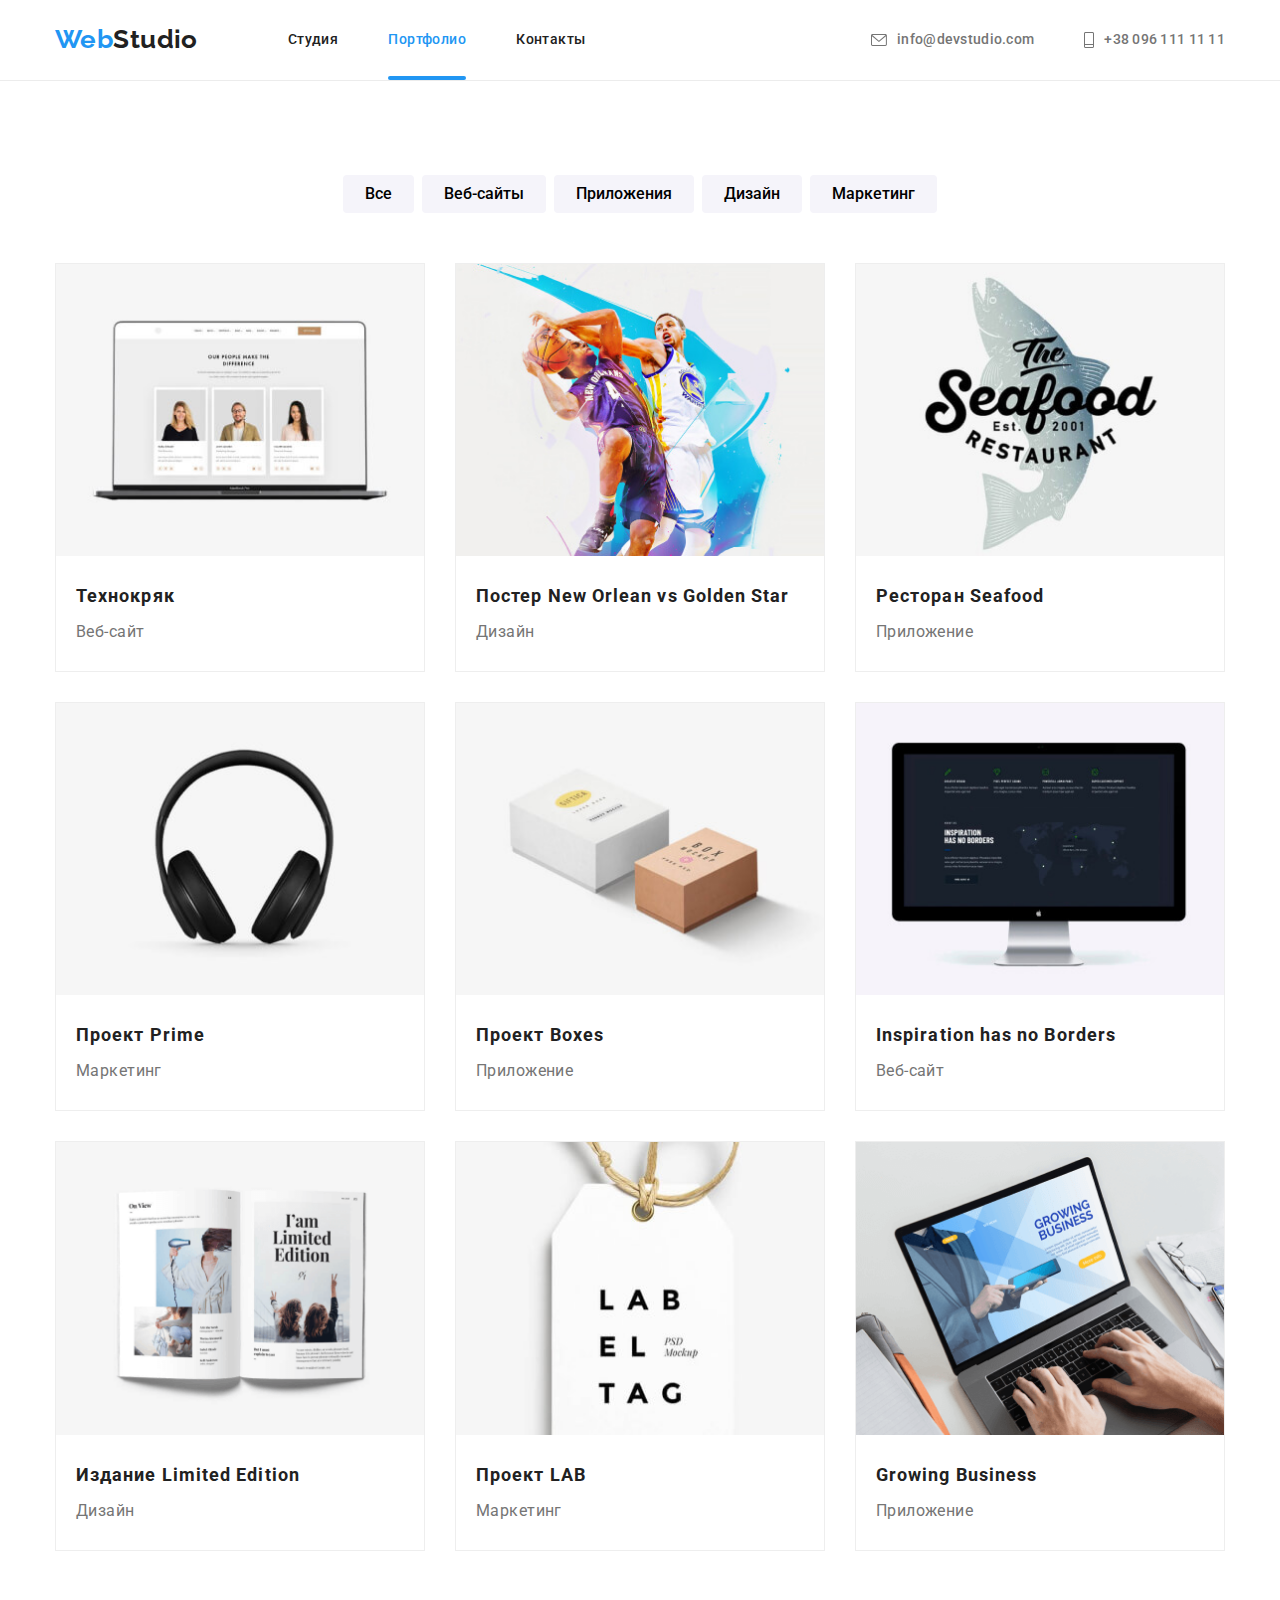
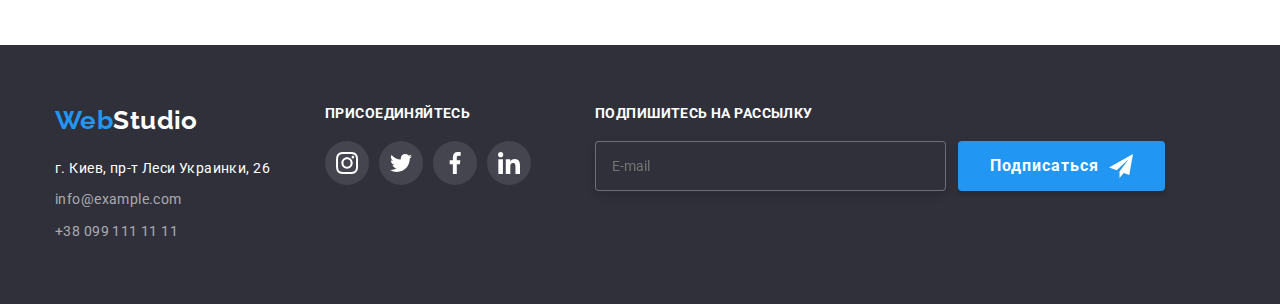
==== commit 879089f0: "Перенес футер в портфолио" ====
--- a/portfolio.html
+++ b/portfolio.html
@@ -241,7 +241,7 @@
         </div>
 
         <div class="soshial-link-container">
-          <h2 class="section-title soshial-link-title">присоединяйтесь</h2>
+          <h2 class="soshial-link-title">присоединяйтесь</h2>
           <ul class="soshial-link-list">
             <li class="soshial-link-item">
               <a href="" class="soshial-link">
--- a/CSS/main.min.css
+++ b/CSS/main.min.css
@@ -1,2 +1,2 @@
-:root{--text-color: #757575;--text-black-color: #212121;--text-wite-color: #ffffff;--text-accent: #2196f3;--text-background-color: #e5e5e5;--background-second-color: #f5f4fa;--footer-bg-color: #2f303a;--border-: 1px solid #eeeeee;--cubic: cubic-bezier(0.4, 0, 0.2, 1)}.visually-hidden{position:absolute !important;clip:rect(1px 1px 1px 1px);clip:rect(1px, 1px, 1px, 1px);padding:0 !important;border:0 !important;height:1px !important;width:1px !important;overflow:hidden}button{outline:none;list-style:none}img{display:block;max-width:100%;height:auto}*{margin:0;padding:0}body{background:var(--text-wite-color);color:var(--text-color);font-family:Roboto, sans-serif;letter-spacing:0.03em;font-size:14px;line-height:1.71}h1,h2,h3,h4{font-family:Roboto, sans-serif}ul{list-style:none;margin:0px;padding:0px}textarea{resize:none}.container{width:1200px;margin-left:auto;margin-right:auto;padding-left:15px;padding-right:15px}.footer-page>.container{display:flex}.logo{color:var(--text-accent);font-family:Raleway;font-weight:700;font-size:26px;line-height:1.2;text-decoration:none}.logo__color{color:var(--text-black-color)}.logo__color--footer{color:var(--text-wite-color)}.network-list{display:inline-flex;margin-top:16px}.network-link{width:44px;height:44px;display:inline-flex;justify-content:center;align-items:center;border-radius:50%;transition:background-color 250ms var(--cubic)}.network-link:focus,.network-link:hover{background-color:var(--text-accent)}.network-icon{width:22px;height:22px;fill:#afb1b8;transition:fill 250ms cubic-bezier(0.4, 0, 0.2, 1)}.network-link:focus .network-icon,.network-link:hover .network-icon{fill:#ffffff}.soshial-link-container{width:270px;padding:60px 0;align-items:flex-start;margin-left:70px}.soshial-link-title{font-weight:700;font-size:14px;line-height:1.142;letter-spacing:0.03em;text-transform:uppercase;color:var(--text-wite-color)}.soshial-link-list{display:flex}.soshial-link-item{margin-top:20px;background-color:rgba(255,255,255,0.1);border-radius:50%}.soshial-link-item:not(:last-child){margin-right:10px}.soshial-link{width:44px;height:44px;display:inline-flex;justify-content:center;align-items:center;border-radius:50%;transition:background-color 250ms cubic-bezier(0.4, 0, 0.2, 1)}.soshial-link:hover,.soshial-link:focus{display:flex;width:44px;height:44px;background-color:#2196f3;border-radius:50%}.soshial-link .icon{width:22px;height:22px;fill:var(--text-wite-color)}.hero-btn{display:flex;align-items:center;margin-left:auto;margin-right:auto;margin-top:30px;padding:10px 32px;box-shadow:0px 4px 4px rgba(0,0,0,0.15);border:none;border-radius:4px;cursor:pointer;color:var(--text-wite-color);font-weight:700;font-size:16px;line-height:1.87;text-align:center;letter-spacing:0.06em;background-color:var(--text-accent)}.backdrop{position:fixed;top:0;left:0;z-index:100;width:100%;height:100%;background-color:rgba(0,0,0,0.2);transition:all 250ms var(--cubic)}.backdrop-window{position:absolute;top:50%;left:50%;transform:translate(-50%, -50%);width:528px;height:581px;padding:40px;background:#ffffff;box-shadow:0px 1px 3px rgba(0,0,0,0.12),0px 1px 1px rgba(0,0,0,0.14),0px 2px 1px rgba(0,0,0,0.2);border-radius:4px}.backdrop-btn{position:absolute;right:8px;top:8px;width:30px;height:30px;background:#ffffff;border:1px solid rgba(0,0,0,0.1);border-radius:50%;display:flex;justify-content:center;align-items:center;transition:border 250ms var(--cubic)}.icon-exit{width:11px;height:11px;transition:fill 250ms var(--cubic)}.backdrop-btn:hover .icon-exit,.backdrop-btn:focus .icon-exit{fill:var(--text-accent)}.is-hidden{opacity:0;visibility:hidden;pointer-events:none}.backdrop-form-name{font-weight:700;font-size:20px;line-height:1.15;text-align:center;letter-spacing:0.03em;color:var(--text-black-color)}.backdrop-form-text{display:block;font-weight:normal;font-size:12px;line-height:1.166;letter-spacing:0.01em;color:var(--text-color);margin-top:12px}.backdrop-list{display:block}.backdrop-imput{width:100%;height:40px;padding-left:44px;margin-top:4px;border-radius:4px;border:1px solid rgba(33,33,33,0.2);transition:border 250ms var(--cubic)}.backdrop-imput:focus{outline:none;border:1px solid #2196f3;border-radius:4px}.svg-form-container{position:relative}.backdrop-checkbox-bg:checked+.checkbox-text::before{background-color:var(--text-accent);background-image:url(../images/icon-check.svg);background-size:contain;border-color:var(--text-accent);border-radius:2px}.checkbox-text{display:inline-block;margin-left:9px;margin-top:20px;vertical-align:top;font-weight:400;font-size:14px;line-height:1.171;letter-spacing:0.03em;color:var(--text-color)}.checkbox-text::before{display:inline-block;text-align:center;vertical-align:middle;content:'';width:16px;height:15px;margin-right:7px;border:2px solid var(--text-black-color);border-radius:2px;background-size:contain}.checkbox-link{color:var(--text-accent)}.checkbox-link:focus{color:var(--text-accent)}.backdrop-icon-container{position:absolute;top:50%;left:14px;transform:translateY(-50%);transition:fill 250ms var(--cubic)}.backdrop-imput:focus+.backdrop-icon-container{fill:var(--text-accent)}.backdrop-textarea{width:448px;height:120px;padding:12px 16px;margin-top:4px;border-radius:4px;border:1px solid rgba(33,33,33,0.2);transition:border-radius 250ms var(--cubic)}.backdrop-textarea::placeholder{color:rgba(117,117,117,0.5)}.backdrop-textarea:hover,.backdrop-textarea:focus{outline:none;border:1px solid #2196f3;border-radius:4px}.section{padding-top:94px;padding-bottom:94px}.section-features{padding-bottom:0px}.section-comand{background-color:var(--background-second-color)}.page-header{display:flex;justify-content:center;align-items:center;border-bottom:1px solid #ececec;background-color:var(--text-wite-color)}.header__container{display:flex;align-items:center;justify-content:space-between}.nav-header{display:flex;justify-content:space-between;align-items:center;margin-right:auto}.site-nav{display:flex;margin-left:90px}.site-nav .link:focus,.site-nav .link:hover{color:var(--text-accent)}.site-nav .nav-item:not(:last-child){margin-right:50px}.second-nav .nav-item:not(:last-child){margin-right:50px}.site-nav .link{display:block;padding:32px 0;color:var(--text-black-color);font-weight:500;font-size:14px;line-height:1.14;text-decoration:none;transition:color 250ms cubic-bezier(0.4, 0, 0.2, 1)}.site-nav .link.current{color:var(--text-accent);display:block;position:relative}.site-nav .link.current::after{content:'';position:absolute;left:0;bottom:0;display:block;width:100%;height:4px;background-color:var(--text-accent);border-radius:2px}.second-nav{display:flex}.second-nav .link{color:var(--text-color);font-weight:500;font-size:14px;line-height:1.4;letter-spacing:0.02em;text-decoration:none;transition:color 250ms cubic-bezier(0.4, 0, 0.2, 1)}.second-nav .link:focus,.second-nav .link:hover{color:var(--text-accent)}.second-nav-img{fill:var(--text-color);margin-right:10px;transition:fill 250ms cubic-bezier(0.4, 0, 0.2, 1)}.link:focus .second-nav-img,.link:hover .second-nav-img{fill:var(--text-accent)}.nav-item .link{display:flex;align-items:center}.hero-page .hero-title{color:var(--text-wite-color);font-weight:900;font-size:44px;line-height:1.36;text-align:center;letter-spacing:0.06em;text-transform:uppercase}.hero-page{background-color:#c4c4c4;margin:0 auto;padding-top:200px;padding-bottom:200px;text-align:center;max-width:1600px;background-image:linear-gradient(rgba(47,48,58,0.4), rgba(47,48,58,0.4)),url(../images/hero/Img-png.png);background-position:center;background-repeat:no-repeat;background-size:cover}.section .section-title.features{font-weight:700;font-size:14px;line-height:1.14;text-transform:uppercase}.features-item{margin-left:30px;flex-basis:calc((100% - 30px * 4) / 4)}.features-item:before{content:'';display:block;margin-bottom:30px;background-repeat:no-repeat;background-position:center;background-color:var(--background-second-color);height:120px}.features-text{margin-top:10px}.features-list{display:flex;flex-wrap:wrap;margin-left:-30px}.bgf-img1::before{background-image:url(../images/features/bg1.svg)}.bgf-img2::before{background-image:url(../images/features/bg2.svg)}.bgf-img3::before{background-image:url(../images/features/bg3.svg)}.bgf-img4::before{background-image:url(../images/features/bg4.svg)}.work-title>.work-item{flex-basis:calc((100% - 30px * 3) / 3);margin-left:30px;position:relative}.section-work .section-title.name-page{margin-bottom:50px}.work-title{display:flex;flex-wrap:wrap;margin-left:-30px;justify-content:center;align-items:center}.work-text{display:flex;justify-content:center;align-items:center;height:70px;width:100%;background:rgba(47,48,58,0.8);top:76%;position:absolute;font-weight:700;font-size:14px;line-height:1.143;text-transform:uppercase;color:var(--text-wite-color)}.team-list{display:flex;flex-wrap:wrap;margin-left:-30px;border-radius:0px 0px 4px 4px}.team-item{border-radius:0px 0px 4px 4px;background-color:var(--text-wite-color);margin-left:30px;box-shadow:0px 1px 3px rgba(0,0,0,0.12),0px 1px 1px rgba(0,0,0,0.14),0px 2px 1px rgba(0,0,0,0.2)}.team-list>.team-item{flex-basis:calc((100% - 30px * 4) / 4)}.section .section-title.name-page{font-weight:700;font-size:36px;line-height:1.16;text-align:center}.section-comand .section-title.name-page{font-weight:700;font-size:36px;line-height:1.16;text-align:center;margin-bottom:50px}.section-comand .section-title.name{font-weight:500;font-size:16px;line-height:1.19;text-align:center}.section .section-title,.section-comand .section-title{color:var(--text-black-color);font-weight:700;font-size:36px;line-height:1.16}.team-text-container{padding:30px}.section-comand .comand-text{font-weight:400;font-size:16px;line-height:1.19;text-align:center;margin-top:10px}.clients-list{display:flex;margin-top:50px;flex-wrap:wrap;margin-left:-30px}.clients-item{display:flex;justify-content:center;align-items:center;margin-left:30px;flex-basis:calc((100% - 30px * 6) / 6)}.clients-img{display:block}.clients-logo{fill:#afb1b8;transition:fill 250ms cubic-bezier(0.4, 0, 0.2, 1)}.clients-link:hover .clients-logo,.clients-link:focus .clients-logo{fill:var(--text-accent)}.clients-link{display:flex;width:100%;height:90px;fill:var(--text-accent);box-sizing:border-box;justify-content:center;align-items:center;border:1px solid #afb1b8;border-radius:4px;transition:border 250ms cubic-bezier(0.4, 0, 0.2, 1)}.clients-link:hover,.clients-link:focus{border-radius:4px;border:1px solid var(--text-accent)}.footer-address-container{width:270px;padding:60px 0;align-items:flex-start}.footer-page{background-color:var(--footer-bg-color);text-decoration:none;display:flex;justify-content:center;align-items:center}.footer-page .link.rgba{color:rgba(255,255,255,0.6);text-decoration:none}.link-map{color:var(--text-wite-color);text-decoration:none;transition:color 250ms cubic-bezier(0.4, 0, 0.2, 1)}.link-map:hover,.link-map:focus{color:var(--text-accent)}.link{transition:color 250ms cubic-bezier(0.4, 0, 0.2, 1)}.footer-page .link:focus,.footer-page .link:hover{color:var(--text-accent)}.footer-content{margin-top:20px;font-style:normal}.footer-list-item{margin-top:8px}.subscription-container{width:570px;padding:60px 0}.subscription-form{display:flex;justify-content:center;align-items:center}.subscription-input{flex-grow:1;height:50px;margin-top:20px;padding-left:16px;border:1px solid rgba(255,255,255,0.3);box-sizing:border-box;filter:drop-shadow(0px 4px 4px rgba(0,0,0,0.15));border-radius:4px;background:var(--footer-bg-color);transition:border 250ms var(--cubic)}.subscription-input:focus{outline:none;border:1px solid #2196f3;border-radius:4px}.footer-btn{margin-left:12px;margin-top:20px;padding:10px 32px;box-shadow:0px 4px 4px rgba(0,0,0,0.15)}.subscription-send{margin-left:10px;fill:var(--text-wite-color)}.portfolio-main-container{background-color:var(--text-wite-color)}.filter-container{align-items:center;justify-content:center;display:flex;margin-bottom:50px}.filter-list:not(:last-child){margin-right:8px}.filter{padding:6px 22px;border-radius:4px;border:none;font-weight:500;font-size:16px;line-height:1.62;text-align:center;font-family:inherit;background-color:var(--background-second-color);transition:background-color 250ms cubic-bezier(0.4, 0, 0.2, 1),color 250ms cubic-bezier(0.4, 0, 0.2, 1)}.filter:focus,.filter:hover{background:var(--text-accent);color:var(--text-wite-color);border-radius:4px;box-shadow:0px 3px 1px rgba(0,0,0,0.1),0px 1px 2px rgba(0,0,0,0.08),0px 2px 2px rgba(0,0,0,0.12)}.flex-container{display:flex;flex-wrap:wrap;margin-left:-30px;margin-top:-30px}.filter-contant-container{padding:24px 20px}.portfolio-box{margin-left:30px;margin-top:30px;flex-basis:calc((100% - 30px * 3) / 3);border:var(--border-);box-sizing:border-box}.filter-img{position:relative;overflow:hidden}.section .filter-link{text-decoration:none;display:block;position:relative;transition:box-shadow 250ms cubic-bezier(0.4, 0, 0.2, 1)}.section .filter-link:focus,.section .filter-link:hover{box-shadow:0px 1px 1px rgba(0,0,0,0.12),0px 4px 4px rgba(0,0,0,0.06),1px 4px 6px rgba(0,0,0,0.16);color:var(--text-accent)}.section .section-title.filter-page{font-size:18px;line-height:1.83;letter-spacing:0.06em}.portfolio-opacity-text{position:absolute;top:0;width:100%;padding:63px 24px;background:rgba(33,150,243,0.9);font-size:18px;line-height:1.555;letter-spacing:0.03em;color:#ffffff;transform:translateY(101%);transition:transform 250ms cubic-bezier(0.4, 0, 0.2, 1)}.filter-link:hover .portfolio-opacity-text,.filter-link:focus .portfolio-opacity-text{transform:translateY(0)}.section .filter-text{margin-top:4px;font-weight:400;font-size:16px;line-height:1.87;color:var(--text-color)}
+:root{--text-color: #757575;--text-black-color: #212121;--text-wite-color: #ffffff;--text-accent: #2196f3;--text-background-color: #e5e5e5;--background-second-color: #f5f4fa;--footer-bg-color: #2f303a;--border-: 1px solid #eeeeee;--cubic: cubic-bezier(0.4, 0, 0.2, 1)}.visually-hidden{position:absolute !important;clip:rect(1px 1px 1px 1px);clip:rect(1px, 1px, 1px, 1px);padding:0 !important;border:0 !important;height:1px !important;width:1px !important;overflow:hidden}button{outline:none;list-style:none}img{display:block;max-width:100%;height:auto}*{margin:0;padding:0}body{background:var(--text-wite-color);color:var(--text-color);font-family:Roboto, sans-serif;letter-spacing:0.03em;font-size:14px;line-height:1.71}h1,h2,h3,h4{font-family:Roboto, sans-serif}ul{list-style:none;margin:0px;padding:0px}textarea{resize:none}.container{width:1200px;margin-left:auto;margin-right:auto;padding-left:15px;padding-right:15px}.footer-page>.container{display:flex}.logo{color:var(--text-accent);font-family:Raleway;font-weight:700;font-size:26px;line-height:1.2;text-decoration:none}.logo__color{color:var(--text-black-color)}.logo__color--footer{color:var(--text-wite-color)}.network-list{display:inline-flex;margin-top:16px}.network-link{width:44px;height:44px;display:inline-flex;justify-content:center;align-items:center;border-radius:50%;transition:background-color 250ms var(--cubic)}.network-link:focus,.network-link:hover{background-color:var(--text-accent)}.network-icon{width:22px;height:22px;fill:#afb1b8;transition:fill 250ms cubic-bezier(0.4, 0, 0.2, 1)}.network-link:focus .network-icon,.network-link:hover .network-icon{fill:#ffffff}.soshial-link-container{width:270px}.soshial-link-title{margin-bottom:20px;font-weight:700;font-size:14px;line-height:1.142;letter-spacing:0.03em;text-transform:uppercase;color:var(--text-wite-color)}.soshial-link-list{display:flex}.soshial-link-item{background-color:rgba(255,255,255,0.1);border-radius:50%}.soshial-link-item:not(:last-child){margin-right:10px}.soshial-link{width:44px;height:44px;display:inline-flex;justify-content:center;align-items:center;border-radius:50%;transition:background-color 250ms cubic-bezier(0.4, 0, 0.2, 1)}.soshial-link:hover,.soshial-link:focus{display:flex;width:44px;height:44px;background-color:#2196f3;border-radius:50%}.soshial-link .icon{width:22px;height:22px;fill:var(--text-wite-color)}.hero-btn{display:flex;align-items:center;margin-left:auto;margin-right:auto;margin-top:30px;padding:10px 32px;box-shadow:0px 4px 4px rgba(0,0,0,0.15);border:none;border-radius:4px;cursor:pointer;color:var(--text-wite-color);font-weight:700;font-size:16px;line-height:1.87;text-align:center;letter-spacing:0.06em;background-color:var(--text-accent)}.footer-btn{margin-left:12px;margin-top:0}.backdrop{position:fixed;top:0;left:0;z-index:100;width:100%;height:100%;background-color:rgba(0,0,0,0.2);transition:all 250ms var(--cubic)}.backdrop-window{position:absolute;top:50%;left:50%;transform:translate(-50%, -50%);width:528px;height:581px;padding:40px;background:#ffffff;box-shadow:0px 1px 3px rgba(0,0,0,0.12),0px 1px 1px rgba(0,0,0,0.14),0px 2px 1px rgba(0,0,0,0.2);border-radius:4px}.backdrop-btn{position:absolute;right:8px;top:8px;width:30px;height:30px;background:#ffffff;border:1px solid rgba(0,0,0,0.1);border-radius:50%;display:flex;justify-content:center;align-items:center;transition:border 250ms var(--cubic)}.icon-exit{width:11px;height:11px;transition:fill 250ms var(--cubic)}.backdrop-btn:hover .icon-exit,.backdrop-btn:focus .icon-exit{fill:var(--text-accent)}.is-hidden{opacity:0;visibility:hidden;pointer-events:none}.backdrop-form-name{font-weight:700;font-size:20px;line-height:1.15;text-align:center;letter-spacing:0.03em;color:var(--text-black-color)}.backdrop-form-text{display:block;font-weight:normal;font-size:12px;line-height:1.166;letter-spacing:0.01em;color:var(--text-color);margin-top:12px}.backdrop-list{display:block}.backdrop-imput{width:100%;height:40px;padding-left:44px;margin-top:4px;border-radius:4px;border:1px solid rgba(33,33,33,0.2);transition:border 250ms var(--cubic)}.backdrop-imput:focus{outline:none;border:1px solid #2196f3;border-radius:4px}.svg-form-container{position:relative}.backdrop-checkbox-bg:checked+.checkbox-text::before{background-color:var(--text-accent);background-image:url(../images/icon-check.svg);background-size:contain;border-color:var(--text-accent);border-radius:2px}.checkbox-text{display:inline-block;margin-left:9px;margin-top:20px;vertical-align:top;font-weight:400;font-size:14px;line-height:1.171;letter-spacing:0.03em;color:var(--text-color)}.checkbox-text::before{display:inline-block;text-align:center;vertical-align:middle;content:'';width:16px;height:15px;margin-right:7px;border:2px solid var(--text-black-color);border-radius:2px;background-size:contain}.checkbox-link{color:var(--text-accent)}.checkbox-link:focus{color:var(--text-accent)}.backdrop-icon-container{position:absolute;top:50%;left:14px;transform:translateY(-50%);transition:fill 250ms var(--cubic)}.backdrop-imput:focus+.backdrop-icon-container{fill:var(--text-accent)}.backdrop-textarea{width:448px;height:120px;padding:12px 16px;margin-top:4px;border-radius:4px;border:1px solid rgba(33,33,33,0.2);transition:border-radius 250ms var(--cubic)}.backdrop-textarea::placeholder{color:rgba(117,117,117,0.5)}.backdrop-textarea:hover,.backdrop-textarea:focus{outline:none;border:1px solid #2196f3;border-radius:4px}.section{padding-top:94px;padding-bottom:94px}.section-features{padding-bottom:0px}.section-comand{background-color:var(--background-second-color)}.page-header{display:flex;justify-content:center;align-items:center;border-bottom:1px solid #ececec;background-color:var(--text-wite-color)}.header__container{display:flex;align-items:center;justify-content:space-between}.nav-header{display:flex;justify-content:space-between;align-items:center;margin-right:auto}.site-nav{display:flex;margin-left:90px}.site-nav .link:focus,.site-nav .link:hover{color:var(--text-accent)}.site-nav .nav-item:not(:last-child){margin-right:50px}.second-nav .nav-item:not(:last-child){margin-right:50px}.site-nav .link{display:block;padding:32px 0;color:var(--text-black-color);font-weight:500;font-size:14px;line-height:1.14;text-decoration:none;transition:color 250ms cubic-bezier(0.4, 0, 0.2, 1)}.site-nav .link.current{color:var(--text-accent);display:block;position:relative}.site-nav .link.current::after{content:'';position:absolute;left:0;bottom:0;display:block;width:100%;height:4px;background-color:var(--text-accent);border-radius:2px}.second-nav{display:flex}.second-nav .link{color:var(--text-color);font-weight:500;font-size:14px;line-height:1.4;letter-spacing:0.02em;text-decoration:none;transition:color 250ms cubic-bezier(0.4, 0, 0.2, 1)}.second-nav .link:focus,.second-nav .link:hover{color:var(--text-accent)}.second-nav-img{fill:var(--text-color);margin-right:10px;transition:fill 250ms cubic-bezier(0.4, 0, 0.2, 1)}.link:focus .second-nav-img,.link:hover .second-nav-img{fill:var(--text-accent)}.nav-item .link{display:flex;align-items:center}.hero-page .hero-title{color:var(--text-wite-color);font-weight:900;font-size:44px;line-height:1.36;text-align:center;letter-spacing:0.06em;text-transform:uppercase}.hero-page{background-color:#c4c4c4;margin:0 auto;padding-top:200px;padding-bottom:200px;text-align:center;max-width:1600px;background-image:linear-gradient(rgba(47,48,58,0.4), rgba(47,48,58,0.4)),url(../images/hero/Img-png.png);background-position:center;background-repeat:no-repeat;background-size:cover}.section .section-title.features{font-weight:700;font-size:14px;line-height:1.14;text-transform:uppercase}.features-item{margin-left:30px;flex-basis:calc((100% - 30px * 4) / 4)}.features-item:before{content:'';display:block;margin-bottom:30px;background-repeat:no-repeat;background-position:center;background-color:var(--background-second-color);height:120px}.features-text{margin-top:10px}.features-list{display:flex;flex-wrap:wrap;margin-left:-30px}.bgf-img1::before{background-image:url(../images/features/bg1.svg)}.bgf-img2::before{background-image:url(../images/features/bg2.svg)}.bgf-img3::before{background-image:url(../images/features/bg3.svg)}.bgf-img4::before{background-image:url(../images/features/bg4.svg)}.work-title>.work-item{flex-basis:calc((100% - 30px * 3) / 3);margin-left:30px;position:relative}.section-work .section-title.name-page{margin-bottom:50px}.work-title{display:flex;flex-wrap:wrap;margin-left:-30px;justify-content:center;align-items:center}.work-text{display:flex;justify-content:center;align-items:center;height:70px;width:100%;background:rgba(47,48,58,0.8);bottom:0;position:absolute;font-weight:700;font-size:14px;line-height:1.143;text-transform:uppercase;color:var(--text-wite-color)}.team-list{display:flex;flex-wrap:wrap;margin-left:-30px;border-radius:0px 0px 4px 4px}.team-item{border-radius:0px 0px 4px 4px;background-color:var(--text-wite-color);margin-left:30px;box-shadow:0px 1px 3px rgba(0,0,0,0.12),0px 1px 1px rgba(0,0,0,0.14),0px 2px 1px rgba(0,0,0,0.2)}.team-list>.team-item{flex-basis:calc((100% - 30px * 4) / 4)}.section .section-title.name-page{font-weight:700;font-size:36px;line-height:1.16;text-align:center}.section-comand .section-title.name-page{font-weight:700;font-size:36px;line-height:1.16;text-align:center;margin-bottom:50px}.section-comand .section-title.name{font-weight:500;font-size:16px;line-height:1.19;text-align:center}.section-title{color:var(--text-black-color);font-weight:700;font-size:36px;line-height:1.16}.team-text-container{padding:30px}.section-comand .comand-text{font-weight:400;font-size:16px;line-height:1.19;text-align:center;margin-top:10px}.clients-list{display:flex;margin-top:50px;flex-wrap:wrap;margin-left:-30px}.clients-item{display:flex;justify-content:center;align-items:center;margin-left:30px;flex-basis:calc((100% - 30px * 6) / 6)}.clients-img{display:block}.clients-logo{fill:#afb1b8;transition:fill 250ms cubic-bezier(0.4, 0, 0.2, 1)}.clients-link:hover .clients-logo,.clients-link:focus .clients-logo{fill:var(--text-accent)}.clients-link{display:flex;width:100%;height:90px;fill:var(--text-accent);box-sizing:border-box;justify-content:center;align-items:center;border:1px solid #afb1b8;border-radius:4px;transition:border 250ms cubic-bezier(0.4, 0, 0.2, 1)}.clients-link:hover,.clients-link:focus{border-radius:4px;border:1px solid var(--text-accent)}.footer-address-container{width:270px}.footer-page{background-color:var(--footer-bg-color);text-decoration:none;display:flex;justify-content:center;align-items:center;padding:60px 0}.footer-page .link.rgba{color:rgba(255,255,255,0.6);text-decoration:none}.link-map{color:var(--text-wite-color);text-decoration:none;transition:color 250ms cubic-bezier(0.4, 0, 0.2, 1)}.link-map:hover,.link-map:focus{color:var(--text-accent)}.link{transition:color 250ms cubic-bezier(0.4, 0, 0.2, 1)}.footer-page .link:focus,.footer-page .link:hover{color:var(--text-accent)}.footer-content{margin-top:20px;font-style:normal}.footer-list-item{margin-top:8px}.subscription-container{width:570px}.subscription-form{display:flex}.subscription-input{flex-grow:1;height:50px;padding-left:16px;border:1px solid rgba(255,255,255,0.3);box-sizing:border-box;filter:drop-shadow(0px 4px 4px rgba(0,0,0,0.15));border-radius:4px;background:var(--footer-bg-color);color:var(--text-wite-color);transition:border 250ms var(--cubic)}.subscription-input:focus{outline:none;border:1px solid #2196f3;border-radius:4px}.subscription-send{margin-left:10px;fill:var(--text-wite-color)}.portfolio-main-container{background-color:var(--text-wite-color)}.filter-container{align-items:center;justify-content:center;display:flex;margin-bottom:50px}.filter-list:not(:last-child){margin-right:8px}.filter{padding:6px 22px;border-radius:4px;border:none;font-weight:500;font-size:16px;line-height:1.62;text-align:center;font-family:inherit;background-color:var(--background-second-color);transition:background-color 250ms cubic-bezier(0.4, 0, 0.2, 1),color 250ms cubic-bezier(0.4, 0, 0.2, 1)}.filter:focus,.filter:hover{background:var(--text-accent);color:var(--text-wite-color);border-radius:4px;box-shadow:0px 3px 1px rgba(0,0,0,0.1),0px 1px 2px rgba(0,0,0,0.08),0px 2px 2px rgba(0,0,0,0.12)}.flex-container{display:flex;flex-wrap:wrap;margin-left:-30px;margin-top:-30px}.filter-contant-container{padding:24px 20px}.portfolio-box{margin-left:30px;margin-top:30px;flex-basis:calc((100% - 30px * 3) / 3);border:var(--border-);box-sizing:border-box}.filter-img{position:relative;overflow:hidden}.section .filter-link{text-decoration:none;display:block;position:relative;transition:box-shadow 250ms cubic-bezier(0.4, 0, 0.2, 1)}.section .filter-link:focus,.section .filter-link:hover{box-shadow:0px 1px 1px rgba(0,0,0,0.12),0px 4px 4px rgba(0,0,0,0.06),1px 4px 6px rgba(0,0,0,0.16);color:var(--text-accent)}.section .section-title.filter-page{font-size:18px;line-height:1.83;letter-spacing:0.06em}.portfolio-opacity-text{position:absolute;top:0;width:100%;height:100%;padding:63px 24px;background:rgba(33,150,243,0.9);font-size:18px;line-height:1.555;letter-spacing:0.03em;color:#ffffff;transform:translateY(101%);transition:transform 250ms cubic-bezier(0.4, 0, 0.2, 1)}.filter-link:hover .portfolio-opacity-text,.filter-link:focus .portfolio-opacity-text{transform:translateY(0)}.section .filter-text{margin-top:4px;font-weight:400;font-size:16px;line-height:1.87;color:var(--text-color)}
 /*# sourceMappingURL=main.min.css.map */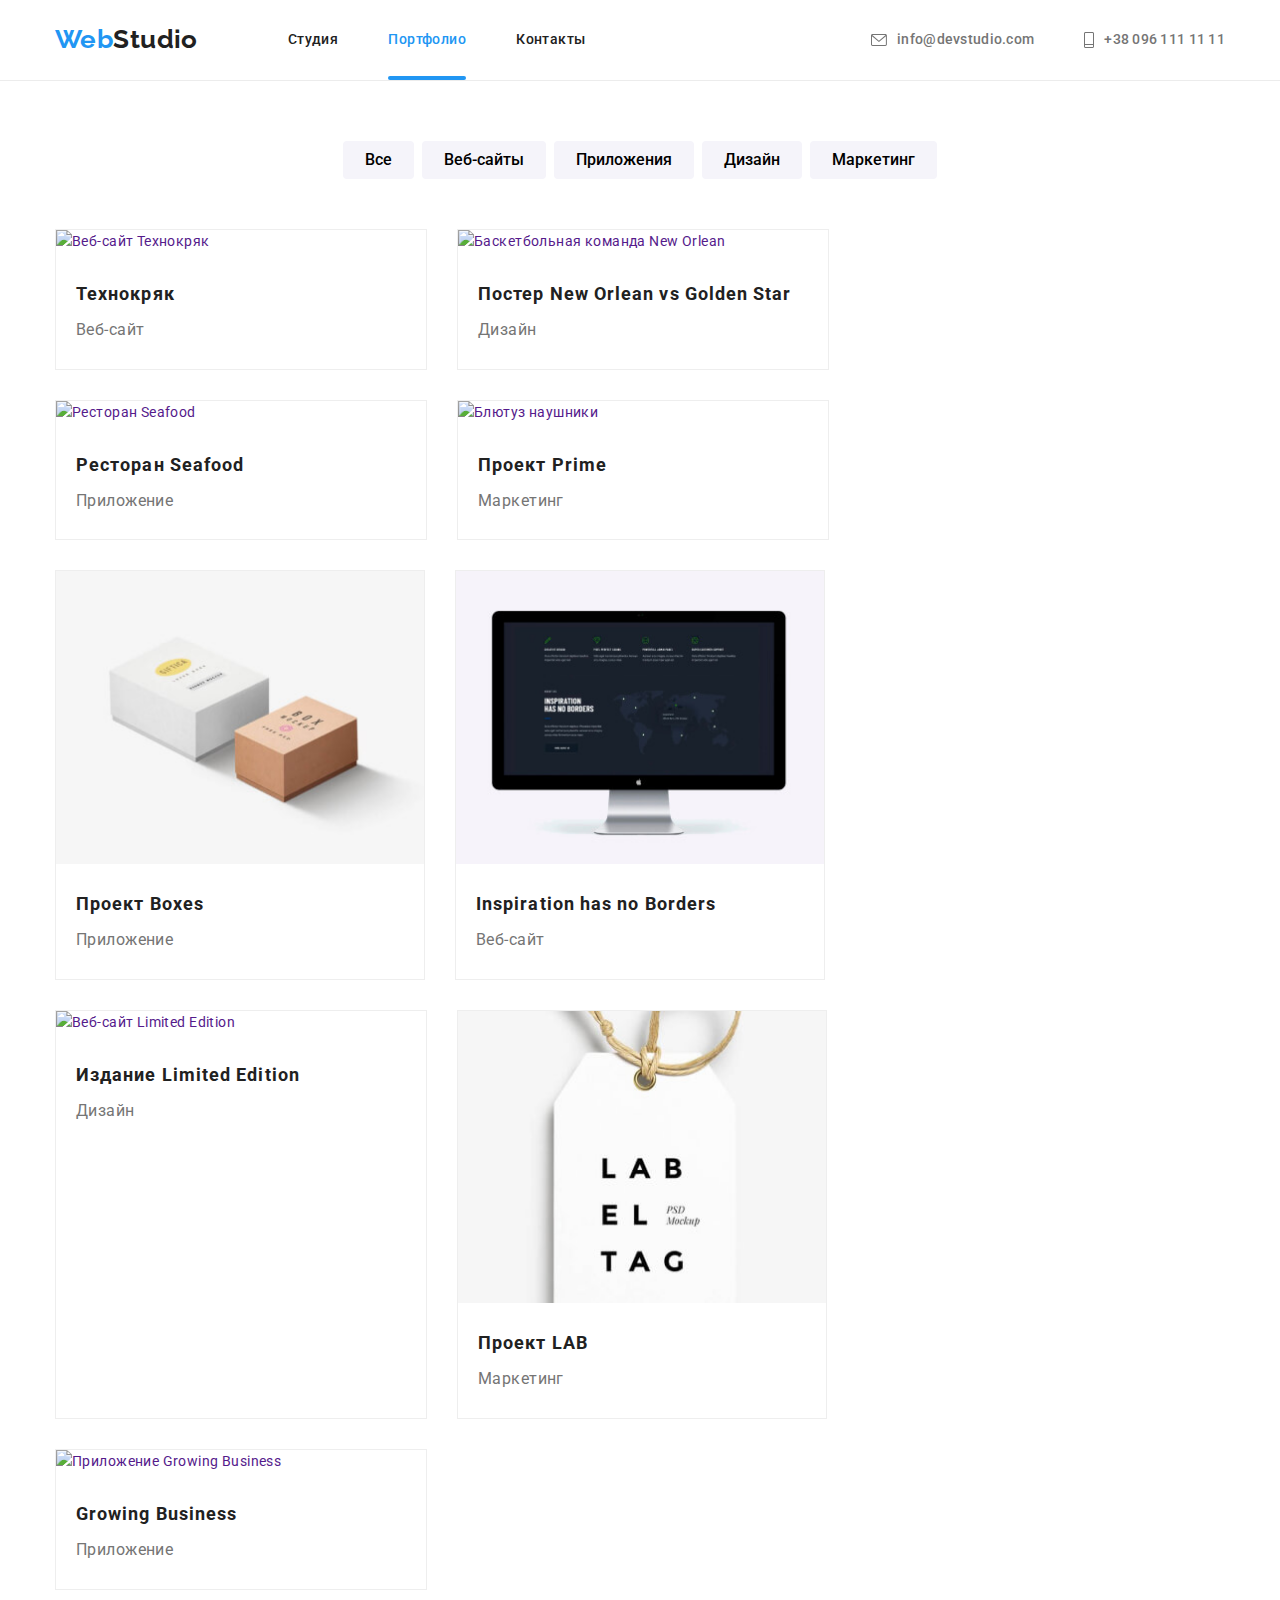
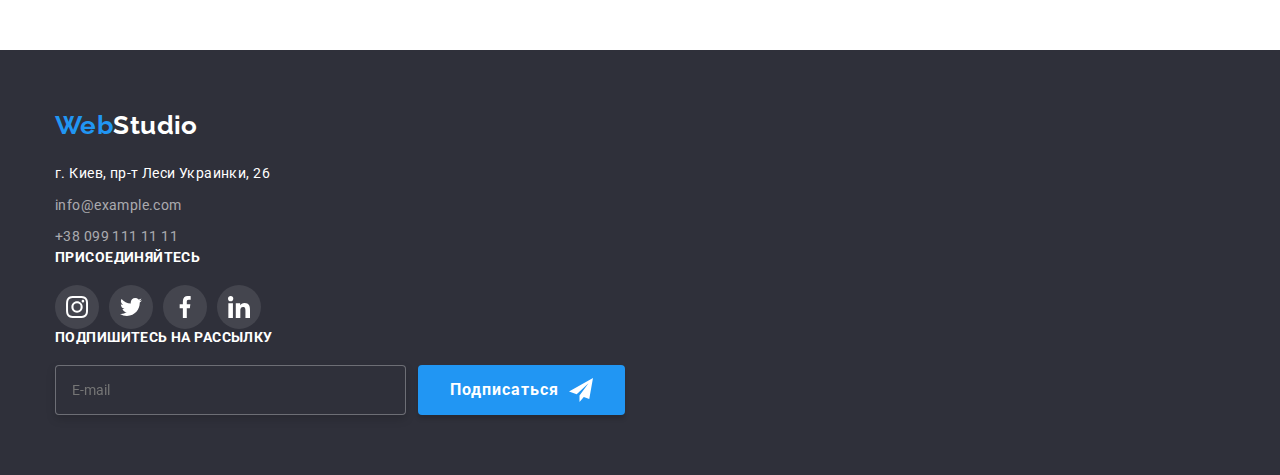
==== commit 9541199d: "Сделал Героя и Особенности" ====
--- a/portfolio.html
+++ b/portfolio.html
@@ -56,6 +56,7 @@
           <h1 class="visually-hidden">Список проектов</h1>
 
           <!-- Фильтр -->
+
           <ul class="filter-container">
             <li class="filter-list">
               <button type="button" class="filter">Все</button>
@@ -79,7 +80,11 @@
             <li class="portfolio-box">
               <a href="" class="filter-link">
                 <div class="filter-img">
-                  <img src="./images/tehnocrac.jpg" alt="Веб-сайт Технокряк" width="370" />
+                  <img
+                    src="./images/portfolio/portfolio-desktop/portfolio-05-webP.webp"
+                    alt="Веб-сайт Технокряк"
+                    width="370"
+                  />
                   <p class="portfolio-opacity-text">
                     Технокряк это современная площадка распространения коронавируса. Компании используют эту платформу
                     для цифрового шпионажа и атак на защищённые сервера конкурентов.
@@ -216,7 +221,8 @@
       </div>
     </main>
 
-    <!--Подвал-->
+    <!-- Подвал -->
+
     <footer class="footer-page">
       <div class="container">
         <div class="footer-address-container">
--- a/CSS/main.min.css
+++ b/CSS/main.min.css
@@ -1,2 +1,2 @@
-:root{--text-color: #757575;--text-black-color: #212121;--text-wite-color: #ffffff;--text-accent: #2196f3;--text-background-color: #e5e5e5;--background-second-color: #f5f4fa;--footer-bg-color: #2f303a;--border-: 1px solid #eeeeee;--cubic: cubic-bezier(0.4, 0, 0.2, 1)}.visually-hidden{position:absolute !important;clip:rect(1px 1px 1px 1px);clip:rect(1px, 1px, 1px, 1px);padding:0 !important;border:0 !important;height:1px !important;width:1px !important;overflow:hidden}button{outline:none;list-style:none}img{display:block;max-width:100%;height:auto}*{margin:0;padding:0}body{background:var(--text-wite-color);color:var(--text-color);font-family:Roboto, sans-serif;letter-spacing:0.03em;font-size:14px;line-height:1.71}h1,h2,h3,h4{font-family:Roboto, sans-serif}ul{list-style:none;margin:0px;padding:0px}textarea{resize:none}.container{width:1200px;margin-left:auto;margin-right:auto;padding-left:15px;padding-right:15px}.footer-page>.container{display:flex}.logo{color:var(--text-accent);font-family:Raleway;font-weight:700;font-size:26px;line-height:1.2;text-decoration:none}.logo__color{color:var(--text-black-color)}.logo__color--footer{color:var(--text-wite-color)}.network-list{display:inline-flex;margin-top:16px}.network-link{width:44px;height:44px;display:inline-flex;justify-content:center;align-items:center;border-radius:50%;transition:background-color 250ms var(--cubic)}.network-link:focus,.network-link:hover{background-color:var(--text-accent)}.network-icon{width:22px;height:22px;fill:#afb1b8;transition:fill 250ms cubic-bezier(0.4, 0, 0.2, 1)}.network-link:focus .network-icon,.network-link:hover .network-icon{fill:#ffffff}.soshial-link-container{width:270px}.soshial-link-title{margin-bottom:20px;font-weight:700;font-size:14px;line-height:1.142;letter-spacing:0.03em;text-transform:uppercase;color:var(--text-wite-color)}.soshial-link-list{display:flex}.soshial-link-item{background-color:rgba(255,255,255,0.1);border-radius:50%}.soshial-link-item:not(:last-child){margin-right:10px}.soshial-link{width:44px;height:44px;display:inline-flex;justify-content:center;align-items:center;border-radius:50%;transition:background-color 250ms cubic-bezier(0.4, 0, 0.2, 1)}.soshial-link:hover,.soshial-link:focus{display:flex;width:44px;height:44px;background-color:#2196f3;border-radius:50%}.soshial-link .icon{width:22px;height:22px;fill:var(--text-wite-color)}.hero-btn{display:flex;align-items:center;margin-left:auto;margin-right:auto;margin-top:30px;padding:10px 32px;box-shadow:0px 4px 4px rgba(0,0,0,0.15);border:none;border-radius:4px;cursor:pointer;color:var(--text-wite-color);font-weight:700;font-size:16px;line-height:1.87;text-align:center;letter-spacing:0.06em;background-color:var(--text-accent)}.footer-btn{margin-left:12px;margin-top:0}.backdrop{position:fixed;top:0;left:0;z-index:100;width:100%;height:100%;background-color:rgba(0,0,0,0.2);transition:all 250ms var(--cubic)}.backdrop-window{position:absolute;top:50%;left:50%;transform:translate(-50%, -50%);width:528px;height:581px;padding:40px;background:#ffffff;box-shadow:0px 1px 3px rgba(0,0,0,0.12),0px 1px 1px rgba(0,0,0,0.14),0px 2px 1px rgba(0,0,0,0.2);border-radius:4px}.backdrop-btn{position:absolute;right:8px;top:8px;width:30px;height:30px;background:#ffffff;border:1px solid rgba(0,0,0,0.1);border-radius:50%;display:flex;justify-content:center;align-items:center;transition:border 250ms var(--cubic)}.icon-exit{width:11px;height:11px;transition:fill 250ms var(--cubic)}.backdrop-btn:hover .icon-exit,.backdrop-btn:focus .icon-exit{fill:var(--text-accent)}.is-hidden{opacity:0;visibility:hidden;pointer-events:none}.backdrop-form-name{font-weight:700;font-size:20px;line-height:1.15;text-align:center;letter-spacing:0.03em;color:var(--text-black-color)}.backdrop-form-text{display:block;font-weight:normal;font-size:12px;line-height:1.166;letter-spacing:0.01em;color:var(--text-color);margin-top:12px}.backdrop-list{display:block}.backdrop-imput{width:100%;height:40px;padding-left:44px;margin-top:4px;border-radius:4px;border:1px solid rgba(33,33,33,0.2);transition:border 250ms var(--cubic)}.backdrop-imput:focus{outline:none;border:1px solid #2196f3;border-radius:4px}.svg-form-container{position:relative}.backdrop-checkbox-bg:checked+.checkbox-text::before{background-color:var(--text-accent);background-image:url(../images/icon-check.svg);background-size:contain;border-color:var(--text-accent);border-radius:2px}.checkbox-text{display:inline-block;margin-left:9px;margin-top:20px;vertical-align:top;font-weight:400;font-size:14px;line-height:1.171;letter-spacing:0.03em;color:var(--text-color)}.checkbox-text::before{display:inline-block;text-align:center;vertical-align:middle;content:'';width:16px;height:15px;margin-right:7px;border:2px solid var(--text-black-color);border-radius:2px;background-size:contain}.checkbox-link{color:var(--text-accent)}.checkbox-link:focus{color:var(--text-accent)}.backdrop-icon-container{position:absolute;top:50%;left:14px;transform:translateY(-50%);transition:fill 250ms var(--cubic)}.backdrop-imput:focus+.backdrop-icon-container{fill:var(--text-accent)}.backdrop-textarea{width:448px;height:120px;padding:12px 16px;margin-top:4px;border-radius:4px;border:1px solid rgba(33,33,33,0.2);transition:border-radius 250ms var(--cubic)}.backdrop-textarea::placeholder{color:rgba(117,117,117,0.5)}.backdrop-textarea:hover,.backdrop-textarea:focus{outline:none;border:1px solid #2196f3;border-radius:4px}.section{padding-top:94px;padding-bottom:94px}.section-features{padding-bottom:0px}.section-comand{background-color:var(--background-second-color)}.page-header{display:flex;justify-content:center;align-items:center;border-bottom:1px solid #ececec;background-color:var(--text-wite-color)}.header__container{display:flex;align-items:center;justify-content:space-between}.nav-header{display:flex;justify-content:space-between;align-items:center;margin-right:auto}.site-nav{display:flex;margin-left:90px}.site-nav .link:focus,.site-nav .link:hover{color:var(--text-accent)}.site-nav .nav-item:not(:last-child){margin-right:50px}.second-nav .nav-item:not(:last-child){margin-right:50px}.site-nav .link{display:block;padding:32px 0;color:var(--text-black-color);font-weight:500;font-size:14px;line-height:1.14;text-decoration:none;transition:color 250ms cubic-bezier(0.4, 0, 0.2, 1)}.site-nav .link.current{color:var(--text-accent);display:block;position:relative}.site-nav .link.current::after{content:'';position:absolute;left:0;bottom:0;display:block;width:100%;height:4px;background-color:var(--text-accent);border-radius:2px}.second-nav{display:flex}.second-nav .link{color:var(--text-color);font-weight:500;font-size:14px;line-height:1.4;letter-spacing:0.02em;text-decoration:none;transition:color 250ms cubic-bezier(0.4, 0, 0.2, 1)}.second-nav .link:focus,.second-nav .link:hover{color:var(--text-accent)}.second-nav-img{fill:var(--text-color);margin-right:10px;transition:fill 250ms cubic-bezier(0.4, 0, 0.2, 1)}.link:focus .second-nav-img,.link:hover .second-nav-img{fill:var(--text-accent)}.nav-item .link{display:flex;align-items:center}.hero-page .hero-title{color:var(--text-wite-color);font-weight:900;font-size:44px;line-height:1.36;text-align:center;letter-spacing:0.06em;text-transform:uppercase}.hero-page{background-color:#c4c4c4;margin:0 auto;padding-top:200px;padding-bottom:200px;text-align:center;max-width:1600px;background-image:linear-gradient(rgba(47,48,58,0.4), rgba(47,48,58,0.4)),url(../images/hero/Img-png.png);background-position:center;background-repeat:no-repeat;background-size:cover}.section .section-title.features{font-weight:700;font-size:14px;line-height:1.14;text-transform:uppercase}.features-item{margin-left:30px;flex-basis:calc((100% - 30px * 4) / 4)}.features-item:before{content:'';display:block;margin-bottom:30px;background-repeat:no-repeat;background-position:center;background-color:var(--background-second-color);height:120px}.features-text{margin-top:10px}.features-list{display:flex;flex-wrap:wrap;margin-left:-30px}.bgf-img1::before{background-image:url(../images/features/bg1.svg)}.bgf-img2::before{background-image:url(../images/features/bg2.svg)}.bgf-img3::before{background-image:url(../images/features/bg3.svg)}.bgf-img4::before{background-image:url(../images/features/bg4.svg)}.work-title>.work-item{flex-basis:calc((100% - 30px * 3) / 3);margin-left:30px;position:relative}.section-work .section-title.name-page{margin-bottom:50px}.work-title{display:flex;flex-wrap:wrap;margin-left:-30px;justify-content:center;align-items:center}.work-text{display:flex;justify-content:center;align-items:center;height:70px;width:100%;background:rgba(47,48,58,0.8);bottom:0;position:absolute;font-weight:700;font-size:14px;line-height:1.143;text-transform:uppercase;color:var(--text-wite-color)}.team-list{display:flex;flex-wrap:wrap;margin-left:-30px;border-radius:0px 0px 4px 4px}.team-item{border-radius:0px 0px 4px 4px;background-color:var(--text-wite-color);margin-left:30px;box-shadow:0px 1px 3px rgba(0,0,0,0.12),0px 1px 1px rgba(0,0,0,0.14),0px 2px 1px rgba(0,0,0,0.2)}.team-list>.team-item{flex-basis:calc((100% - 30px * 4) / 4)}.section .section-title.name-page{font-weight:700;font-size:36px;line-height:1.16;text-align:center}.section-comand .section-title.name-page{font-weight:700;font-size:36px;line-height:1.16;text-align:center;margin-bottom:50px}.section-comand .section-title.name{font-weight:500;font-size:16px;line-height:1.19;text-align:center}.section-title{color:var(--text-black-color);font-weight:700;font-size:36px;line-height:1.16}.team-text-container{padding:30px}.section-comand .comand-text{font-weight:400;font-size:16px;line-height:1.19;text-align:center;margin-top:10px}.clients-list{display:flex;margin-top:50px;flex-wrap:wrap;margin-left:-30px}.clients-item{display:flex;justify-content:center;align-items:center;margin-left:30px;flex-basis:calc((100% - 30px * 6) / 6)}.clients-img{display:block}.clients-logo{fill:#afb1b8;transition:fill 250ms cubic-bezier(0.4, 0, 0.2, 1)}.clients-link:hover .clients-logo,.clients-link:focus .clients-logo{fill:var(--text-accent)}.clients-link{display:flex;width:100%;height:90px;fill:var(--text-accent);box-sizing:border-box;justify-content:center;align-items:center;border:1px solid #afb1b8;border-radius:4px;transition:border 250ms cubic-bezier(0.4, 0, 0.2, 1)}.clients-link:hover,.clients-link:focus{border-radius:4px;border:1px solid var(--text-accent)}.footer-address-container{width:270px}.footer-page{background-color:var(--footer-bg-color);text-decoration:none;display:flex;justify-content:center;align-items:center;padding:60px 0}.footer-page .link.rgba{color:rgba(255,255,255,0.6);text-decoration:none}.link-map{color:var(--text-wite-color);text-decoration:none;transition:color 250ms cubic-bezier(0.4, 0, 0.2, 1)}.link-map:hover,.link-map:focus{color:var(--text-accent)}.link{transition:color 250ms cubic-bezier(0.4, 0, 0.2, 1)}.footer-page .link:focus,.footer-page .link:hover{color:var(--text-accent)}.footer-content{margin-top:20px;font-style:normal}.footer-list-item{margin-top:8px}.subscription-container{width:570px}.subscription-form{display:flex}.subscription-input{flex-grow:1;height:50px;padding-left:16px;border:1px solid rgba(255,255,255,0.3);box-sizing:border-box;filter:drop-shadow(0px 4px 4px rgba(0,0,0,0.15));border-radius:4px;background:var(--footer-bg-color);color:var(--text-wite-color);transition:border 250ms var(--cubic)}.subscription-input:focus{outline:none;border:1px solid #2196f3;border-radius:4px}.subscription-send{margin-left:10px;fill:var(--text-wite-color)}.portfolio-main-container{background-color:var(--text-wite-color)}.filter-container{align-items:center;justify-content:center;display:flex;margin-bottom:50px}.filter-list:not(:last-child){margin-right:8px}.filter{padding:6px 22px;border-radius:4px;border:none;font-weight:500;font-size:16px;line-height:1.62;text-align:center;font-family:inherit;background-color:var(--background-second-color);transition:background-color 250ms cubic-bezier(0.4, 0, 0.2, 1),color 250ms cubic-bezier(0.4, 0, 0.2, 1)}.filter:focus,.filter:hover{background:var(--text-accent);color:var(--text-wite-color);border-radius:4px;box-shadow:0px 3px 1px rgba(0,0,0,0.1),0px 1px 2px rgba(0,0,0,0.08),0px 2px 2px rgba(0,0,0,0.12)}.flex-container{display:flex;flex-wrap:wrap;margin-left:-30px;margin-top:-30px}.filter-contant-container{padding:24px 20px}.portfolio-box{margin-left:30px;margin-top:30px;flex-basis:calc((100% - 30px * 3) / 3);border:var(--border-);box-sizing:border-box}.filter-img{position:relative;overflow:hidden}.section .filter-link{text-decoration:none;display:block;position:relative;transition:box-shadow 250ms cubic-bezier(0.4, 0, 0.2, 1)}.section .filter-link:focus,.section .filter-link:hover{box-shadow:0px 1px 1px rgba(0,0,0,0.12),0px 4px 4px rgba(0,0,0,0.06),1px 4px 6px rgba(0,0,0,0.16);color:var(--text-accent)}.section .section-title.filter-page{font-size:18px;line-height:1.83;letter-spacing:0.06em}.portfolio-opacity-text{position:absolute;top:0;width:100%;height:100%;padding:63px 24px;background:rgba(33,150,243,0.9);font-size:18px;line-height:1.555;letter-spacing:0.03em;color:#ffffff;transform:translateY(101%);transition:transform 250ms cubic-bezier(0.4, 0, 0.2, 1)}.filter-link:hover .portfolio-opacity-text,.filter-link:focus .portfolio-opacity-text{transform:translateY(0)}.section .filter-text{margin-top:4px;font-weight:400;font-size:16px;line-height:1.87;color:var(--text-color)}
+:root{--text-color: #757575;--text-black-color: #212121;--text-wite-color: #ffffff;--text-accent: #2196f3;--text-background-color: #e5e5e5;--background-second-color: #f5f4fa;--footer-bg-color: #2f303a;--border-: 1px solid #eeeeee;--cubic: cubic-bezier(0.4, 0, 0.2, 1)}.visually-hidden{position:absolute !important;clip:rect(1px 1px 1px 1px);clip:rect(1px, 1px, 1px, 1px);padding:0 !important;border:0 !important;height:1px !important;width:1px !important;overflow:hidden}button{outline:none;list-style:none}img{display:block;max-width:100%;height:auto}*{margin:0;padding:0}body{background:var(--text-wite-color);color:var(--text-color);font-family:Roboto, sans-serif;letter-spacing:0.03em;font-size:14px;line-height:1.71}h1,h2,h3,h4{font-family:Roboto, sans-serif}ul{list-style:none;margin:0px;padding:0px}textarea{resize:none}.container{width:100%;margin-left:auto;margin-right:auto;padding-left:15px;padding-right:15px}@media screen and (min-width: 480px){.container{width:480px}}@media screen and (min-width: 768px){.container{width:768px}}@media screen and (min-width: 1200px){.container{width:1200px}}.logo{color:var(--text-accent);font-family:Raleway;font-weight:700;font-size:26px;line-height:1.2;text-decoration:none}.logo__color{color:var(--text-black-color)}.logo__color--footer{color:var(--text-wite-color)}.network-list{display:inline-flex;margin-top:16px}.network-link{width:44px;height:44px;display:inline-flex;justify-content:center;align-items:center;border-radius:50%;transition:background-color 250ms var(--cubic)}.network-link:focus,.network-link:hover{background-color:var(--text-accent)}.network-icon{width:22px;height:22px;fill:#afb1b8;transition:fill 250ms cubic-bezier(0.4, 0, 0.2, 1)}.network-link:focus .network-icon,.network-link:hover .network-icon{fill:#ffffff}.soshial-link-container{width:270px}.soshial-link-title{margin-bottom:20px;font-weight:700;font-size:14px;line-height:1.142;letter-spacing:0.03em;text-transform:uppercase;color:var(--text-wite-color)}.soshial-link-list{display:flex}.soshial-link-item{background-color:rgba(255,255,255,0.1);border-radius:50%}.soshial-link-item:not(:last-child){margin-right:10px}.soshial-link{width:44px;height:44px;display:inline-flex;justify-content:center;align-items:center;border-radius:50%;transition:background-color 250ms cubic-bezier(0.4, 0, 0.2, 1)}.soshial-link:hover,.soshial-link:focus{display:flex;width:44px;height:44px;background-color:#2196f3;border-radius:50%}.soshial-link .icon{width:22px;height:22px;fill:var(--text-wite-color)}.hero-btn{display:flex;align-items:center;margin-left:auto;margin-right:auto;margin-top:30px;padding:10px 32px;box-shadow:0px 4px 4px rgba(0,0,0,0.15);border:none;border-radius:4px;cursor:pointer;color:var(--text-wite-color);font-weight:700;font-size:16px;line-height:1.87;text-align:center;letter-spacing:0.06em;background-color:var(--text-accent)}.footer-btn{margin-left:12px;margin-top:0}.backdrop{position:fixed;top:0;left:0;z-index:100;width:100%;height:100%;background-color:rgba(0,0,0,0.2);transition:all 250ms var(--cubic)}.backdrop-window{position:absolute;top:50%;left:50%;transform:translate(-50%, -50%);width:528px;height:581px;padding:40px;background:#ffffff;box-shadow:0px 1px 3px rgba(0,0,0,0.12),0px 1px 1px rgba(0,0,0,0.14),0px 2px 1px rgba(0,0,0,0.2);border-radius:4px}.backdrop-btn{position:absolute;right:8px;top:8px;width:30px;height:30px;background:#ffffff;border:1px solid rgba(0,0,0,0.1);border-radius:50%;display:flex;justify-content:center;align-items:center;transition:border 250ms var(--cubic)}.icon-exit{width:11px;height:11px;transition:fill 250ms var(--cubic)}.backdrop-btn:hover .icon-exit,.backdrop-btn:focus .icon-exit{fill:var(--text-accent)}.is-hidden{opacity:0;visibility:hidden;pointer-events:none}.backdrop-form-name{font-weight:700;font-size:20px;line-height:1.15;text-align:center;letter-spacing:0.03em;color:var(--text-black-color)}.backdrop-form-text{display:block;font-weight:normal;font-size:12px;line-height:1.166;letter-spacing:0.01em;color:var(--text-color);margin-top:12px}.backdrop-list{display:block}.backdrop-imput{width:100%;height:40px;padding-left:44px;margin-top:4px;border-radius:4px;border:1px solid rgba(33,33,33,0.2);transition:border 250ms var(--cubic)}.backdrop-imput:focus{outline:none;border:1px solid #2196f3;border-radius:4px}.svg-form-container{position:relative}.backdrop-checkbox-bg:checked+.checkbox-text::before{background-color:var(--text-accent);background-image:url(../images/icon-check.svg);background-size:contain;border-color:var(--text-accent);border-radius:2px}.checkbox-text{display:inline-block;margin-left:9px;margin-top:20px;vertical-align:top;font-weight:400;font-size:14px;line-height:1.171;letter-spacing:0.03em;color:var(--text-color)}.checkbox-text::before{display:inline-block;text-align:center;vertical-align:middle;content:'';width:16px;height:15px;margin-right:7px;border:2px solid var(--text-black-color);border-radius:2px;background-size:contain}.checkbox-link{color:var(--text-accent)}.checkbox-link:focus{color:var(--text-accent)}.backdrop-icon-container{position:absolute;top:50%;left:14px;transform:translateY(-50%);transition:fill 250ms var(--cubic)}.backdrop-imput:focus+.backdrop-icon-container{fill:var(--text-accent)}.backdrop-textarea{width:448px;height:120px;padding:12px 16px;margin-top:4px;border-radius:4px;border:1px solid rgba(33,33,33,0.2);transition:border-radius 250ms var(--cubic)}.backdrop-textarea::placeholder{color:rgba(117,117,117,0.5)}.backdrop-textarea:hover,.backdrop-textarea:focus{outline:none;border:1px solid #2196f3;border-radius:4px}.section{padding-top:60px;padding-bottom:60px}.section-features{padding-bottom:0px}.section-comand{background-color:var(--background-second-color)}.page-header{display:flex;justify-content:center;align-items:center;border-bottom:1px solid #ececec;background-color:var(--text-wite-color)}.header__container{display:flex;align-items:center;justify-content:space-between}.nav-header{display:flex;justify-content:space-between;align-items:center;margin-right:auto}.site-nav{display:flex;margin-left:90px}.site-nav .link:focus,.site-nav .link:hover{color:var(--text-accent)}.site-nav .nav-item:not(:last-child){margin-right:50px}.second-nav .nav-item:not(:last-child){margin-right:50px}.site-nav .link{display:block;padding:32px 0;color:var(--text-black-color);font-weight:500;font-size:14px;line-height:1.14;text-decoration:none;transition:color 250ms cubic-bezier(0.4, 0, 0.2, 1)}.site-nav .link.current{color:var(--text-accent);display:block;position:relative}.site-nav .link.current::after{content:'';position:absolute;left:0;bottom:0;display:block;width:100%;height:4px;background-color:var(--text-accent);border-radius:2px}.second-nav{display:flex}.second-nav .link{color:var(--text-color);font-weight:500;font-size:14px;line-height:1.4;letter-spacing:0.02em;text-decoration:none;transition:color 250ms cubic-bezier(0.4, 0, 0.2, 1)}.second-nav .link:focus,.second-nav .link:hover{color:var(--text-accent)}.second-nav-img{fill:var(--text-color);margin-right:10px;transition:fill 250ms cubic-bezier(0.4, 0, 0.2, 1)}.link:focus .second-nav-img,.link:hover .second-nav-img{fill:var(--text-accent)}.nav-item .link{display:flex;align-items:center}.hero{width:100%;background-color:#c4c4c4;margin:0 auto;padding-top:118px;padding-bottom:118px;text-align:center;background-position:center;background-repeat:no-repeat;background-size:cover;background-image:linear-gradient(rgba(47,48,58,0.4), rgba(47,48,58,0.4)),url(../images/hero/hero_bg-mobile.jpg)}@media screen and (min-device-pixel-ratio: 2), screen and (min-resolution: 192dpi), screen and (min-resolution: 2dppx){.hero .box{background-image:url(../images/hero/hero_bg-mobile@2x.jpg)}}.hero__title{color:var(--text-wite-color);text-align:center;letter-spacing:0.06em;text-transform:uppercase;font-size:26px;font-weight:900;line-height:1.615}@media screen and (min-width: 768px){.hero{background-image:linear-gradient(rgba(47,48,58,0.4), rgba(47,48,58,0.4)),url(../images/hero/hero_bg-tablet.jpg)}}@media screen and (min-width: 768px) and (min-device-pixel-ratio: 2), screen and (min-width: 768px) and (min-resolution: 192dpi), screen and (min-width: 768px) and (min-resolution: 2dppx){.hero{background-image:linear-gradient(rgba(47,48,58,0.4), rgba(47,48,58,0.4)),url(../images/hero/hero_bg-tablet@2x.jpg)}}.hero{padding-top:200px;padding-bottom:200px}@media screen and (min-width: 1200px){.hero{background-image:linear-gradient(rgba(47,48,58,0.4), rgba(47,48,58,0.4)),url(../images/hero/hero_bg-desktop@2x.jpg)}}@media screen and (min-width: 1200px) and (min-device-pixel-ratio: 2), screen and (min-width: 1200px) and (min-resolution: 192dpi), screen and (min-width: 1200px) and (min-resolution: 2dppx){.hero{background-image:linear-gradient(rgba(47,48,58,0.4), rgba(47,48,58,0.4)),url(../images/hero/hero_bg-desktop.jpg)}}.section .section-title.features{font-weight:700;font-size:14px;line-height:1.14;text-transform:uppercase}.features-item:before{content:'';display:block;margin-bottom:30px;background-repeat:no-repeat;background-position:center;background-color:var(--background-second-color);height:120px}@media screen and (max-width: 767px){.features-item:not(:first-child){margin-top:30px}}.features-text{margin-top:10px}.bgf-img1::before{background-image:url(../images/features/bg1.svg)}.bgf-img2::before{background-image:url(../images/features/bg2.svg)}.bgf-img3::before{background-image:url(../images/features/bg3.svg)}.bgf-img4::before{background-image:url(../images/features/bg4.svg)}@media screen and (min-width: 768px){.features-list{display:flex;flex-wrap:wrap;margin-left:-30px;margin-top:-30px}.features-item{margin-left:30px;margin-top:30px;flex-basis:calc((100% - 30px * 2) / 2)}}@media screen and (min-width: 1200px){.features-list{margin-top:0;margin-left:-30px}.features-item{margin-left:30px;margin-top:0;flex-basis:calc((100% - 30px * 4) / 4)}}.work-title>.work-item{flex-basis:calc((100% - 30px * 3) / 3);margin-left:30px;position:relative}.section-work .section-title.name-page{margin-bottom:50px}.work-title{display:flex;flex-wrap:wrap;margin-left:-30px;justify-content:center;align-items:center}.work-text{display:flex;justify-content:center;align-items:center;height:70px;width:100%;background:rgba(47,48,58,0.8);bottom:0;position:absolute;font-weight:700;font-size:14px;line-height:1.143;text-transform:uppercase;color:var(--text-wite-color)}.team-list{display:flex;flex-wrap:wrap;margin-left:-30px;border-radius:0px 0px 4px 4px}.team-item{border-radius:0px 0px 4px 4px;background-color:var(--text-wite-color);margin-left:30px;box-shadow:0px 1px 3px rgba(0,0,0,0.12),0px 1px 1px rgba(0,0,0,0.14),0px 2px 1px rgba(0,0,0,0.2)}.team-list>.team-item{flex-basis:calc((100% - 30px * 4) / 4)}.section .section-title.name-page{font-weight:700;font-size:36px;line-height:1.16;text-align:center}.section-comand .section-title.name-page{font-weight:700;font-size:36px;line-height:1.16;text-align:center;margin-bottom:50px}.section-comand .section-title.name{font-weight:500;font-size:16px;line-height:1.19;text-align:center}.section-title{color:var(--text-black-color);font-weight:700;font-size:36px;line-height:1.16}.team-text-container{padding:30px}.section-comand .comand-text{font-weight:400;font-size:16px;line-height:1.19;text-align:center;margin-top:10px}.clients-list{display:flex;margin-top:50px;flex-wrap:wrap;margin-left:-30px}.clients-item{display:flex;justify-content:center;align-items:center;margin-left:30px;flex-basis:calc((100% - 30px * 6) / 6)}.clients-img{display:block}.clients-logo{fill:#afb1b8;transition:fill 250ms cubic-bezier(0.4, 0, 0.2, 1)}.clients-link:hover .clients-logo,.clients-link:focus .clients-logo{fill:var(--text-accent)}.clients-link{display:flex;width:100%;height:90px;fill:var(--text-accent);box-sizing:border-box;justify-content:center;align-items:center;border:1px solid #afb1b8;border-radius:4px;transition:border 250ms cubic-bezier(0.4, 0, 0.2, 1)}.clients-link:hover,.clients-link:focus{border-radius:4px;border:1px solid var(--text-accent)}.footer-address-container{width:270px}.footer-page{background-color:var(--footer-bg-color);text-decoration:none;display:flex;justify-content:center;align-items:center;padding:60px 0}.footer-page .link.rgba{color:rgba(255,255,255,0.6);text-decoration:none}.link-map{color:var(--text-wite-color);text-decoration:none;transition:color 250ms cubic-bezier(0.4, 0, 0.2, 1)}.link-map:hover,.link-map:focus{color:var(--text-accent)}.link{transition:color 250ms cubic-bezier(0.4, 0, 0.2, 1)}.footer-page .link:focus,.footer-page .link:hover{color:var(--text-accent)}.footer-content{margin-top:20px;font-style:normal}.footer-list-item{margin-top:8px}.subscription-container{width:570px}.subscription-form{display:flex}.subscription-input{flex-grow:1;height:50px;padding-left:16px;border:1px solid rgba(255,255,255,0.3);box-sizing:border-box;filter:drop-shadow(0px 4px 4px rgba(0,0,0,0.15));border-radius:4px;background:var(--footer-bg-color);color:var(--text-wite-color);transition:border 250ms var(--cubic)}.subscription-input:focus{outline:none;border:1px solid #2196f3;border-radius:4px}.subscription-send{margin-left:10px;fill:var(--text-wite-color)}.portfolio-main-container{background-color:var(--text-wite-color)}.filter-container{align-items:center;justify-content:center;display:flex;margin-bottom:50px}.filter-list:not(:last-child){margin-right:8px}.filter{padding:6px 22px;border-radius:4px;border:none;font-weight:500;font-size:16px;line-height:1.62;text-align:center;font-family:inherit;background-color:var(--background-second-color);transition:background-color 250ms cubic-bezier(0.4, 0, 0.2, 1),color 250ms cubic-bezier(0.4, 0, 0.2, 1)}.filter:focus,.filter:hover{background:var(--text-accent);color:var(--text-wite-color);border-radius:4px;box-shadow:0px 3px 1px rgba(0,0,0,0.1),0px 1px 2px rgba(0,0,0,0.08),0px 2px 2px rgba(0,0,0,0.12)}.flex-container{display:flex;flex-wrap:wrap;margin-left:-30px;margin-top:-30px}.filter-contant-container{padding:24px 20px}.portfolio-box{margin-left:30px;margin-top:30px;flex-basis:calc((100% - 30px * 3) / 3);border:var(--border-);box-sizing:border-box}.filter-img{position:relative;overflow:hidden}.section .filter-link{text-decoration:none;display:block;position:relative;transition:box-shadow 250ms cubic-bezier(0.4, 0, 0.2, 1)}.section .filter-link:focus,.section .filter-link:hover{box-shadow:0px 1px 1px rgba(0,0,0,0.12),0px 4px 4px rgba(0,0,0,0.06),1px 4px 6px rgba(0,0,0,0.16);color:var(--text-accent)}.section .section-title.filter-page{font-size:18px;line-height:1.83;letter-spacing:0.06em}.portfolio-opacity-text{position:absolute;top:0;width:100%;height:100%;padding:63px 24px;background:rgba(33,150,243,0.9);font-size:18px;line-height:1.555;letter-spacing:0.03em;color:#ffffff;transform:translateY(101%);transition:transform 250ms cubic-bezier(0.4, 0, 0.2, 1)}.filter-link:hover .portfolio-opacity-text,.filter-link:focus .portfolio-opacity-text{transform:translateY(0)}.section .filter-text{margin-top:4px;font-weight:400;font-size:16px;line-height:1.87;color:var(--text-color)}
 /*# sourceMappingURL=main.min.css.map */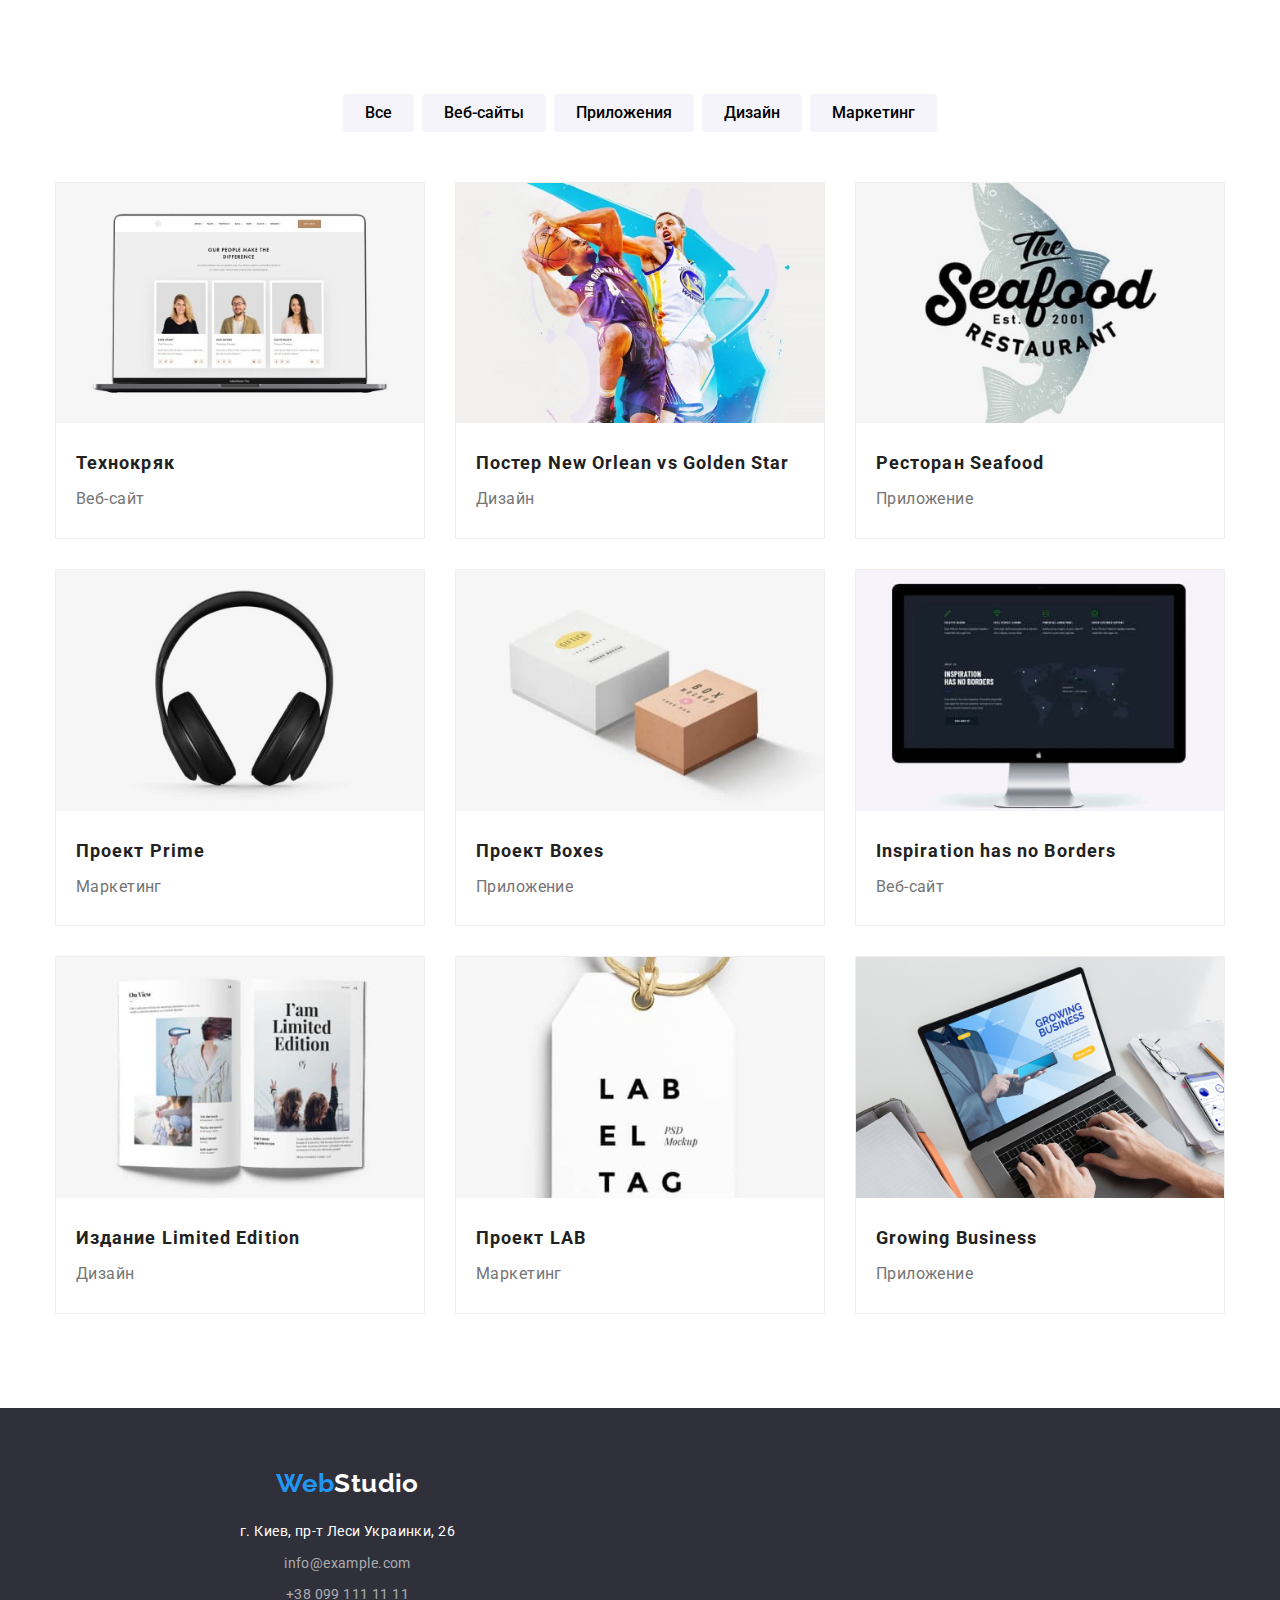
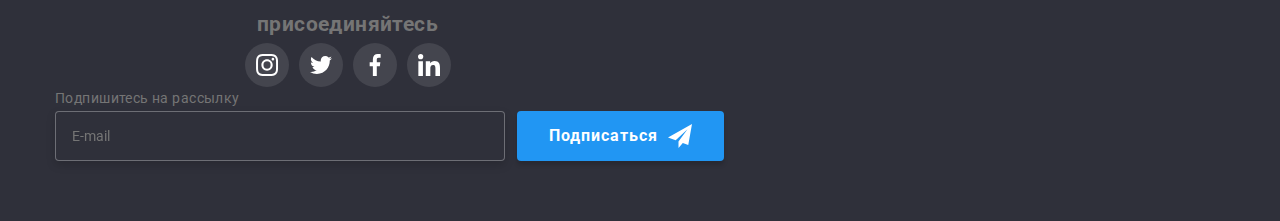
==== commit 3ba510cc: "сделал портфолио" ====
--- a/portfolio.html
+++ b/portfolio.html
@@ -17,7 +17,7 @@
   </head>
   <body>
     <!--Шапка-->
-    <header class="page-header">
+    <!-- <header class="page-header">
       <div class="header__container container">
         <nav class="nav-header">
           <a href="/" class="logo">Web<span class="logo__color">Studio</span></a>
@@ -48,7 +48,7 @@
           </li>
         </ul>
       </div>
-    </header>
+    </header> -->
 
     <main class="portfolio-main-container">
       <div class="container">
@@ -80,11 +80,7 @@
             <li class="portfolio-box">
               <a href="" class="filter-link">
                 <div class="filter-img">
-                  <img
-                    src="./images/portfolio/portfolio-desktop/portfolio-05-webP.webp"
-                    alt="Веб-сайт Технокряк"
-                    width="370"
-                  />
+                  <img src="./images/portfolio/portfolio-mobile/portfolio-mob-01.jpg" alt="Веб-сайт Технокряк" />
                   <p class="portfolio-opacity-text">
                     Технокряк это современная площадка распространения коронавируса. Компании используют эту платформу
                     для цифрового шпионажа и атак на защищённые сервера конкурентов.
@@ -99,7 +95,10 @@
             <li class="portfolio-box">
               <a href="" class="filter-link">
                 <div class="filter-img">
-                  <img src="./images/new-orlean.jpg" alt="Баскетбольная команда New Orlean" width="370" />
+                  <img
+                    src="./images/portfolio/portfolio-mobile/portfolio-mob-02.jpg"
+                    alt="Баскетбольная команда New Orlean"
+                  />
                   <p class="portfolio-opacity-text">
                     Технокряк это современная площадка распространения коронавируса. Компании используют эту платформу
                     для цифрового шпионажа и атак на защищённые сервера конкурентов.
@@ -114,7 +113,7 @@
             <li class="portfolio-box">
               <a href="" class="filter-link">
                 <div class="filter-img">
-                  <img src="./images/seafood.jpg" alt="Ресторан Seafood" width="370" />
+                  <img src="./images/portfolio/portfolio-mobile/portfolio-mob-03.jpg" alt="Ресторан Seafood" />
                   <p class="portfolio-opacity-text">
                     Технокряк это современная площадка распространения коронавируса. Компании используют эту платформу
                     для цифрового шпионажа и атак на защищённые сервера конкурентов.
@@ -129,7 +128,7 @@
             <li class="portfolio-box">
               <a href="" class="filter-link">
                 <div class="filter-img">
-                  <img src="./images/prime.jpg" alt="Блютуз наушники" width="370" />
+                  <img src="./images/portfolio/portfolio-mobile/portfolio-mob-04.jpg" alt="Блютуз наушники" />
                   <p class="portfolio-opacity-text">
                     Технокряк это современная площадка распространения коронавируса. Компании используют эту платформу
                     для цифрового шпионажа и атак на защищённые сервера конкурентов.
@@ -144,7 +143,7 @@
             <li class="portfolio-box">
               <a href="" class="filter-link">
                 <div class="filter-img">
-                  <img src="./images/boxes.jpg" alt="коробки" width="370" />
+                  <img src="./images/portfolio/portfolio-mobile/portfolio-mob-05(1x).jpg" alt="коробки" />
                   <p class="portfolio-opacity-text">
                     Технокряк это современная площадка распространения коронавируса. Компании используют эту платформу
                     для цифрового шпионажа и атак на защищённые сервера конкурентов.
@@ -159,7 +158,10 @@
             <li class="portfolio-box">
               <a href="" class="filter-link">
                 <div class="filter-img">
-                  <img src="./images/no-borders.jpg" alt="Веб-сайт Inspiration has no Borders" width="370" />
+                  <img
+                    src="./images/portfolio/portfolio-mobile/portfolio-mob-06(1x).jpg"
+                    alt="Веб-сайт Inspiration has no Borders"
+                  />
                   <p class="portfolio-opacity-text">
                     Технокряк это современная площадка распространения коронавируса. Компании используют эту платформу
                     для цифрового шпионажа и атак на защищённые сервера конкурентов.
@@ -174,7 +176,10 @@
             <li class="portfolio-box">
               <a href="" class="filter-link">
                 <div class="filter-img">
-                  <img src="./images/edition.png" alt="Веб-сайт Limited Edition" width="370" />
+                  <img
+                    src="./images/portfolio/portfolio-mobile/portfolio-mob-07(1x).jpg"
+                    alt="Веб-сайт Limited Edition"
+                  />
                   <p class="portfolio-opacity-text">
                     Технокряк это современная площадка распространения коронавируса. Компании используют эту платформу
                     для цифрового шпионажа и атак на защищённые сервера конкурентов.
@@ -189,7 +194,7 @@
             <li class="portfolio-box">
               <a href="" class="filter-link">
                 <div class="filter-img">
-                  <img src="./images/lab.jpg" alt="Бирка" width="370" />
+                  <img src="./images/portfolio/portfolio-mobile/portfolio-mob-08(1x).jpg" alt="Бирка" />
                   <p class="portfolio-opacity-text">
                     Технокряк это современная площадка распространения коронавируса. Компании используют эту платформу
                     для цифрового шпионажа и атак на защищённые сервера конкурентов.
@@ -204,7 +209,10 @@
             <li class="portfolio-box">
               <a href="" class="filter-link">
                 <div class="filter-img">
-                  <img src="./images/Growing-Business.png" alt="Приложение Growing Business" width="370" />
+                  <img
+                    src="./images/portfolio/portfolio-mobile/portfolio-mob-09(1x).jpg"
+                    alt="Приложение Growing Business"
+                  />
                   <p class="portfolio-opacity-text">
                     Технокряк это современная площадка распространения коронавируса. Компании используют эту платформу
                     для цифрового шпионажа и атак на защищённые сервера конкурентов.
--- a/CSS/main.min.css
+++ b/CSS/main.min.css
@@ -1,2 +1,2 @@
-:root{--text-color: #757575;--text-black-color: #212121;--text-wite-color: #ffffff;--text-accent: #2196f3;--text-background-color: #e5e5e5;--background-second-color: #f5f4fa;--footer-bg-color: #2f303a;--border-: 1px solid #eeeeee;--cubic: cubic-bezier(0.4, 0, 0.2, 1)}.visually-hidden{position:absolute !important;clip:rect(1px 1px 1px 1px);clip:rect(1px, 1px, 1px, 1px);padding:0 !important;border:0 !important;height:1px !important;width:1px !important;overflow:hidden}button{outline:none;list-style:none}img{display:block;max-width:100%;height:auto}*{margin:0;padding:0}body{background:var(--text-wite-color);color:var(--text-color);font-family:Roboto, sans-serif;letter-spacing:0.03em;font-size:14px;line-height:1.71}h1,h2,h3,h4{font-family:Roboto, sans-serif}ul{list-style:none;margin:0px;padding:0px}textarea{resize:none}.container{width:100%;margin-left:auto;margin-right:auto;padding-left:15px;padding-right:15px}@media screen and (min-width: 480px){.container{width:480px}}@media screen and (min-width: 768px){.container{width:768px}}@media screen and (min-width: 1200px){.container{width:1200px}}.logo{color:var(--text-accent);font-family:Raleway;font-weight:700;font-size:26px;line-height:1.2;text-decoration:none}.logo__color{color:var(--text-black-color)}.logo__color--footer{color:var(--text-wite-color)}.network-list{display:inline-flex;margin-top:16px}.network-link{width:44px;height:44px;display:inline-flex;justify-content:center;align-items:center;border-radius:50%;transition:background-color 250ms var(--cubic)}.network-link:focus,.network-link:hover{background-color:var(--text-accent)}.network-icon{width:22px;height:22px;fill:#afb1b8;transition:fill 250ms cubic-bezier(0.4, 0, 0.2, 1)}.network-link:focus .network-icon,.network-link:hover .network-icon{fill:#ffffff}.soshial-link-container{width:270px}.soshial-link-title{margin-bottom:20px;font-weight:700;font-size:14px;line-height:1.142;letter-spacing:0.03em;text-transform:uppercase;color:var(--text-wite-color)}.soshial-link-list{display:flex}.soshial-link-item{background-color:rgba(255,255,255,0.1);border-radius:50%}.soshial-link-item:not(:last-child){margin-right:10px}.soshial-link{width:44px;height:44px;display:inline-flex;justify-content:center;align-items:center;border-radius:50%;transition:background-color 250ms cubic-bezier(0.4, 0, 0.2, 1)}.soshial-link:hover,.soshial-link:focus{display:flex;width:44px;height:44px;background-color:#2196f3;border-radius:50%}.soshial-link .icon{width:22px;height:22px;fill:var(--text-wite-color)}.hero-btn{display:flex;align-items:center;margin-left:auto;margin-right:auto;margin-top:30px;padding:10px 32px;box-shadow:0px 4px 4px rgba(0,0,0,0.15);border:none;border-radius:4px;cursor:pointer;color:var(--text-wite-color);font-weight:700;font-size:16px;line-height:1.87;text-align:center;letter-spacing:0.06em;background-color:var(--text-accent)}.footer-btn{margin-left:12px;margin-top:0}.backdrop{position:fixed;top:0;left:0;z-index:100;width:100%;height:100%;background-color:rgba(0,0,0,0.2);transition:all 250ms var(--cubic)}.backdrop-window{position:absolute;top:50%;left:50%;transform:translate(-50%, -50%);width:528px;height:581px;padding:40px;background:#ffffff;box-shadow:0px 1px 3px rgba(0,0,0,0.12),0px 1px 1px rgba(0,0,0,0.14),0px 2px 1px rgba(0,0,0,0.2);border-radius:4px}.backdrop-btn{position:absolute;right:8px;top:8px;width:30px;height:30px;background:#ffffff;border:1px solid rgba(0,0,0,0.1);border-radius:50%;display:flex;justify-content:center;align-items:center;transition:border 250ms var(--cubic)}.icon-exit{width:11px;height:11px;transition:fill 250ms var(--cubic)}.backdrop-btn:hover .icon-exit,.backdrop-btn:focus .icon-exit{fill:var(--text-accent)}.is-hidden{opacity:0;visibility:hidden;pointer-events:none}.backdrop-form-name{font-weight:700;font-size:20px;line-height:1.15;text-align:center;letter-spacing:0.03em;color:var(--text-black-color)}.backdrop-form-text{display:block;font-weight:normal;font-size:12px;line-height:1.166;letter-spacing:0.01em;color:var(--text-color);margin-top:12px}.backdrop-list{display:block}.backdrop-imput{width:100%;height:40px;padding-left:44px;margin-top:4px;border-radius:4px;border:1px solid rgba(33,33,33,0.2);transition:border 250ms var(--cubic)}.backdrop-imput:focus{outline:none;border:1px solid #2196f3;border-radius:4px}.svg-form-container{position:relative}.backdrop-checkbox-bg:checked+.checkbox-text::before{background-color:var(--text-accent);background-image:url(../images/icon-check.svg);background-size:contain;border-color:var(--text-accent);border-radius:2px}.checkbox-text{display:inline-block;margin-left:9px;margin-top:20px;vertical-align:top;font-weight:400;font-size:14px;line-height:1.171;letter-spacing:0.03em;color:var(--text-color)}.checkbox-text::before{display:inline-block;text-align:center;vertical-align:middle;content:'';width:16px;height:15px;margin-right:7px;border:2px solid var(--text-black-color);border-radius:2px;background-size:contain}.checkbox-link{color:var(--text-accent)}.checkbox-link:focus{color:var(--text-accent)}.backdrop-icon-container{position:absolute;top:50%;left:14px;transform:translateY(-50%);transition:fill 250ms var(--cubic)}.backdrop-imput:focus+.backdrop-icon-container{fill:var(--text-accent)}.backdrop-textarea{width:448px;height:120px;padding:12px 16px;margin-top:4px;border-radius:4px;border:1px solid rgba(33,33,33,0.2);transition:border-radius 250ms var(--cubic)}.backdrop-textarea::placeholder{color:rgba(117,117,117,0.5)}.backdrop-textarea:hover,.backdrop-textarea:focus{outline:none;border:1px solid #2196f3;border-radius:4px}.section{padding-top:60px;padding-bottom:60px}.section-features{padding-bottom:0px}.section-comand{background-color:var(--background-second-color)}.page-header{display:flex;justify-content:center;align-items:center;border-bottom:1px solid #ececec;background-color:var(--text-wite-color)}.header__container{display:flex;align-items:center;justify-content:space-between}.nav-header{display:flex;justify-content:space-between;align-items:center;margin-right:auto}.site-nav{display:flex;margin-left:90px}.site-nav .link:focus,.site-nav .link:hover{color:var(--text-accent)}.site-nav .nav-item:not(:last-child){margin-right:50px}.second-nav .nav-item:not(:last-child){margin-right:50px}.site-nav .link{display:block;padding:32px 0;color:var(--text-black-color);font-weight:500;font-size:14px;line-height:1.14;text-decoration:none;transition:color 250ms cubic-bezier(0.4, 0, 0.2, 1)}.site-nav .link.current{color:var(--text-accent);display:block;position:relative}.site-nav .link.current::after{content:'';position:absolute;left:0;bottom:0;display:block;width:100%;height:4px;background-color:var(--text-accent);border-radius:2px}.second-nav{display:flex}.second-nav .link{color:var(--text-color);font-weight:500;font-size:14px;line-height:1.4;letter-spacing:0.02em;text-decoration:none;transition:color 250ms cubic-bezier(0.4, 0, 0.2, 1)}.second-nav .link:focus,.second-nav .link:hover{color:var(--text-accent)}.second-nav-img{fill:var(--text-color);margin-right:10px;transition:fill 250ms cubic-bezier(0.4, 0, 0.2, 1)}.link:focus .second-nav-img,.link:hover .second-nav-img{fill:var(--text-accent)}.nav-item .link{display:flex;align-items:center}.hero{width:100%;background-color:#c4c4c4;margin:0 auto;padding-top:118px;padding-bottom:118px;text-align:center;background-position:center;background-repeat:no-repeat;background-size:cover;background-image:linear-gradient(rgba(47,48,58,0.4), rgba(47,48,58,0.4)),url(../images/hero/hero_bg-mobile.jpg)}@media screen and (min-device-pixel-ratio: 2), screen and (min-resolution: 192dpi), screen and (min-resolution: 2dppx){.hero .box{background-image:url(../images/hero/hero_bg-mobile@2x.jpg)}}.hero__title{color:var(--text-wite-color);text-align:center;letter-spacing:0.06em;text-transform:uppercase;font-size:26px;font-weight:900;line-height:1.615}@media screen and (min-width: 768px){.hero{background-image:linear-gradient(rgba(47,48,58,0.4), rgba(47,48,58,0.4)),url(../images/hero/hero_bg-tablet.jpg)}}@media screen and (min-width: 768px) and (min-device-pixel-ratio: 2), screen and (min-width: 768px) and (min-resolution: 192dpi), screen and (min-width: 768px) and (min-resolution: 2dppx){.hero{background-image:linear-gradient(rgba(47,48,58,0.4), rgba(47,48,58,0.4)),url(../images/hero/hero_bg-tablet@2x.jpg)}}.hero{padding-top:200px;padding-bottom:200px}@media screen and (min-width: 1200px){.hero{background-image:linear-gradient(rgba(47,48,58,0.4), rgba(47,48,58,0.4)),url(../images/hero/hero_bg-desktop@2x.jpg)}}@media screen and (min-width: 1200px) and (min-device-pixel-ratio: 2), screen and (min-width: 1200px) and (min-resolution: 192dpi), screen and (min-width: 1200px) and (min-resolution: 2dppx){.hero{background-image:linear-gradient(rgba(47,48,58,0.4), rgba(47,48,58,0.4)),url(../images/hero/hero_bg-desktop.jpg)}}.section .section-title.features{font-weight:700;font-size:14px;line-height:1.14;text-transform:uppercase}.features-item:before{content:'';display:block;margin-bottom:30px;background-repeat:no-repeat;background-position:center;background-color:var(--background-second-color);height:120px}@media screen and (max-width: 767px){.features-item:not(:first-child){margin-top:30px}}.features-text{margin-top:10px}.bgf-img1::before{background-image:url(../images/features/bg1.svg)}.bgf-img2::before{background-image:url(../images/features/bg2.svg)}.bgf-img3::before{background-image:url(../images/features/bg3.svg)}.bgf-img4::before{background-image:url(../images/features/bg4.svg)}@media screen and (min-width: 768px){.features-list{display:flex;flex-wrap:wrap;margin-left:-30px;margin-top:-30px}.features-item{margin-left:30px;margin-top:30px;flex-basis:calc((100% - 30px * 2) / 2)}}@media screen and (min-width: 1200px){.features-list{margin-top:0;margin-left:-30px}.features-item{margin-left:30px;margin-top:0;flex-basis:calc((100% - 30px * 4) / 4)}}.work-title>.work-item{flex-basis:calc((100% - 30px * 3) / 3);margin-left:30px;position:relative}.section-work .section-title.name-page{margin-bottom:50px}.work-title{display:flex;flex-wrap:wrap;margin-left:-30px;justify-content:center;align-items:center}.work-text{display:flex;justify-content:center;align-items:center;height:70px;width:100%;background:rgba(47,48,58,0.8);bottom:0;position:absolute;font-weight:700;font-size:14px;line-height:1.143;text-transform:uppercase;color:var(--text-wite-color)}.team-list{display:flex;flex-wrap:wrap;margin-left:-30px;border-radius:0px 0px 4px 4px}.team-item{border-radius:0px 0px 4px 4px;background-color:var(--text-wite-color);margin-left:30px;box-shadow:0px 1px 3px rgba(0,0,0,0.12),0px 1px 1px rgba(0,0,0,0.14),0px 2px 1px rgba(0,0,0,0.2)}.team-list>.team-item{flex-basis:calc((100% - 30px * 4) / 4)}.section .section-title.name-page{font-weight:700;font-size:36px;line-height:1.16;text-align:center}.section-comand .section-title.name-page{font-weight:700;font-size:36px;line-height:1.16;text-align:center;margin-bottom:50px}.section-comand .section-title.name{font-weight:500;font-size:16px;line-height:1.19;text-align:center}.section-title{color:var(--text-black-color);font-weight:700;font-size:36px;line-height:1.16}.team-text-container{padding:30px}.section-comand .comand-text{font-weight:400;font-size:16px;line-height:1.19;text-align:center;margin-top:10px}.clients-list{display:flex;margin-top:50px;flex-wrap:wrap;margin-left:-30px}.clients-item{display:flex;justify-content:center;align-items:center;margin-left:30px;flex-basis:calc((100% - 30px * 6) / 6)}.clients-img{display:block}.clients-logo{fill:#afb1b8;transition:fill 250ms cubic-bezier(0.4, 0, 0.2, 1)}.clients-link:hover .clients-logo,.clients-link:focus .clients-logo{fill:var(--text-accent)}.clients-link{display:flex;width:100%;height:90px;fill:var(--text-accent);box-sizing:border-box;justify-content:center;align-items:center;border:1px solid #afb1b8;border-radius:4px;transition:border 250ms cubic-bezier(0.4, 0, 0.2, 1)}.clients-link:hover,.clients-link:focus{border-radius:4px;border:1px solid var(--text-accent)}.footer-address-container{width:270px}.footer-page{background-color:var(--footer-bg-color);text-decoration:none;display:flex;justify-content:center;align-items:center;padding:60px 0}.footer-page .link.rgba{color:rgba(255,255,255,0.6);text-decoration:none}.link-map{color:var(--text-wite-color);text-decoration:none;transition:color 250ms cubic-bezier(0.4, 0, 0.2, 1)}.link-map:hover,.link-map:focus{color:var(--text-accent)}.link{transition:color 250ms cubic-bezier(0.4, 0, 0.2, 1)}.footer-page .link:focus,.footer-page .link:hover{color:var(--text-accent)}.footer-content{margin-top:20px;font-style:normal}.footer-list-item{margin-top:8px}.subscription-container{width:570px}.subscription-form{display:flex}.subscription-input{flex-grow:1;height:50px;padding-left:16px;border:1px solid rgba(255,255,255,0.3);box-sizing:border-box;filter:drop-shadow(0px 4px 4px rgba(0,0,0,0.15));border-radius:4px;background:var(--footer-bg-color);color:var(--text-wite-color);transition:border 250ms var(--cubic)}.subscription-input:focus{outline:none;border:1px solid #2196f3;border-radius:4px}.subscription-send{margin-left:10px;fill:var(--text-wite-color)}.portfolio-main-container{background-color:var(--text-wite-color)}.filter-container{align-items:center;justify-content:center;display:flex;margin-bottom:50px}.filter-list:not(:last-child){margin-right:8px}.filter{padding:6px 22px;border-radius:4px;border:none;font-weight:500;font-size:16px;line-height:1.62;text-align:center;font-family:inherit;background-color:var(--background-second-color);transition:background-color 250ms cubic-bezier(0.4, 0, 0.2, 1),color 250ms cubic-bezier(0.4, 0, 0.2, 1)}.filter:focus,.filter:hover{background:var(--text-accent);color:var(--text-wite-color);border-radius:4px;box-shadow:0px 3px 1px rgba(0,0,0,0.1),0px 1px 2px rgba(0,0,0,0.08),0px 2px 2px rgba(0,0,0,0.12)}.flex-container{display:flex;flex-wrap:wrap;margin-left:-30px;margin-top:-30px}.filter-contant-container{padding:24px 20px}.portfolio-box{margin-left:30px;margin-top:30px;flex-basis:calc((100% - 30px * 3) / 3);border:var(--border-);box-sizing:border-box}.filter-img{position:relative;overflow:hidden}.section .filter-link{text-decoration:none;display:block;position:relative;transition:box-shadow 250ms cubic-bezier(0.4, 0, 0.2, 1)}.section .filter-link:focus,.section .filter-link:hover{box-shadow:0px 1px 1px rgba(0,0,0,0.12),0px 4px 4px rgba(0,0,0,0.06),1px 4px 6px rgba(0,0,0,0.16);color:var(--text-accent)}.section .section-title.filter-page{font-size:18px;line-height:1.83;letter-spacing:0.06em}.portfolio-opacity-text{position:absolute;top:0;width:100%;height:100%;padding:63px 24px;background:rgba(33,150,243,0.9);font-size:18px;line-height:1.555;letter-spacing:0.03em;color:#ffffff;transform:translateY(101%);transition:transform 250ms cubic-bezier(0.4, 0, 0.2, 1)}.filter-link:hover .portfolio-opacity-text,.filter-link:focus .portfolio-opacity-text{transform:translateY(0)}.section .filter-text{margin-top:4px;font-weight:400;font-size:16px;line-height:1.87;color:var(--text-color)}
+:root{--text-color: #757575;--text-black-color: #212121;--text-wite-color: #ffffff;--text-accent: #2196f3;--text-background-color: #e5e5e5;--background-second-color: #f5f4fa;--footer-bg-color: #2f303a;--border-: 1px solid #eeeeee;--cubic: cubic-bezier(0.4, 0, 0.2, 1)}.visually-hidden{position:absolute !important;clip:rect(1px 1px 1px 1px);clip:rect(1px, 1px, 1px, 1px);padding:0 !important;border:0 !important;height:1px !important;width:1px !important;overflow:hidden}button{outline:none;list-style:none}a{text-decoration:none}img{display:block;max-width:100%;height:auto}*{margin:0;padding:0}body{background:var(--text-wite-color);color:var(--text-color);font-family:Roboto, sans-serif;letter-spacing:0.03em;font-size:14px;line-height:1.71}h1,h2,h3,h4{font-family:Roboto, sans-serif}ul{list-style:none;margin:0px;padding:0px}textarea{resize:none}.container{width:100%;margin-left:auto;margin-right:auto;padding-left:15px;padding-right:15px}@media screen and (min-width: 480px){.container{width:480px}}@media screen and (min-width: 768px){.container{width:768px}}@media screen and (min-width: 1200px){.container{width:1200px}}.burger{position:absolute;top:0;right:0;width:100vw;display:flex;flex-wrap:wrap;align-content:space-between;max-width:480px;height:100vh;padding-top:48px;padding-left:40px;padding-bottom:48px;align-content:space-between;overflow:scroll;background-color:white;box-shadow:0px 4px 8px rgba(0,0,0,0.04),0px 2px 4px rgba(0,0,0,0.08),0px 1px 3px rgba(0,0,0,0.16);transform:translateX(100%);transition:transform 500ms linear, box-shadow 500ms linear 500ms}.burger.is-menu-hidden{transform:translateX(0);box-shadow:0 0 0 50vmax rgba(0,0,0,0);transition:transform 250ms cubic-bezier(0.4, 0, 0.2, 1),box-shadow 250ms cubic-bezier(0.4, 0, 0.2, 1)}.burger__open{border:none;background-color:var(--text-wite-color)}.burger__open:focus{fill:var(--text-accent);outline:none}.burger .svg{display:block;fill:var(--text-black-color)}.burger__close{position:absolute;top:10px;right:15px;width:40px;height:40px;background-color:var(--text-wite-color);border:none}.burger__close:focus .svg{fill:var(--text-accent)}.burger__nav--link{font-weight:500;font-size:40px;line-height:1.175;letter-spacing:0.02em;color:var(--text-black-color);text-decoration:none}.burger__nav--link:focus{fill:var(--text-accent)}.burger__nav--item:not(:last-child){margin-bottom:32px}.burger__second--list{margin-bottom:60px;width:100%}.second__link--tell{font-weight:500;font-size:34px;line-height:1.176;letter-spacing:0.02em;color:var(--text-accent);text-decoration:none}.second__link--tell:focus{fill:var(--text-accent)}.burger__second{width:100%}.second__link{font-weight:500;font-size:24px;line-height:1.166;letter-spacing:0.02em;color:var(--text-color);text-decoration:none}.second__link:focus{fill:var(--text-accent)}.burger__second--item:not(:last-child){margin-bottom:32px}.burger__network{display:flex}.burger__network--link{font-weight:500;font-size:18px;line-height:1.222;letter-spacing:0.02em;color:#2196f3;padding:10px;text-decoration:none}.burger__network--link:focus{fill:var(--text-accent)}.burger__network--item:not(:last-child){border-right:1px solid rgba(33,33,33,0.2)}@media screen and (min-width: 768px){.burger__open{display:none}.burger{display:none}}.logo{color:var(--text-accent);font-family:Raleway;font-weight:700;font-size:26px;line-height:1.2;text-decoration:none}.logo__color{color:var(--text-black-color)}.logo__color--footer{color:var(--text-wite-color)}.section__title{color:var(--text-black-color);font-weight:700;font-size:28px;line-height:1.178;text-align:center;margin-bottom:30px}@media screen and (min-width: 1200px){.section__title{font-size:36px;line-height:1.16;margin-bottom:50px}}.footer__title{margin-bottom:20px;font-weight:700;font-size:14px;line-height:1.143;text-align:center;letter-spacing:0.03em;text-transform:uppercase;color:var(--text-wite-color)}.network-list{display:inline-flex;margin-top:16px}.network-link{width:44px;height:44px;display:inline-flex;justify-content:center;align-items:center;border-radius:50%;transition:background-color 250ms var(--cubic)}.network-link:focus,.network-link:hover{background-color:var(--text-accent)}.network-icon{width:22px;height:22px;fill:#afb1b8;transition:fill 250ms cubic-bezier(0.4, 0, 0.2, 1)}.network-link:focus .network-icon,.network-link:hover .network-icon{fill:#ffffff}.soshial-link-container{text-align:center;margin-bottom:60px}.soshial-link-list{display:flex;justify-content:center;align-items:center}.soshial-link-item{background-color:rgba(255,255,255,0.1);border-radius:50%}.soshial-link-item:not(:last-child){margin-right:10px}.soshial-link{width:44px;height:44px;display:inline-flex;justify-content:center;align-items:center;border-radius:50%;transition:background-color 250ms cubic-bezier(0.4, 0, 0.2, 1)}.soshial-link:hover,.soshial-link:focus{display:flex;width:44px;height:44px;background-color:#2196f3;border-radius:50%}.soshial-link .icon{width:22px;height:22px;fill:var(--text-wite-color)}.hero-btn{display:flex;align-items:center;margin-left:auto;margin-right:auto;margin-top:30px;padding:10px 32px;box-shadow:0px 4px 4px rgba(0,0,0,0.15);border:none;border-radius:4px;cursor:pointer;color:var(--text-wite-color);font-weight:700;font-size:16px;line-height:1.87;text-align:center;letter-spacing:0.06em;background-color:var(--text-accent)}.footer-btn{text-align:center}@media screen and (min-width: 1200px){.footer-btn{margin-left:12px;margin-top:0}}.backdrop{position:fixed;top:0;left:0;z-index:100;width:100%;height:100%;background-color:rgba(0,0,0,0.2);transition:all 250ms var(--cubic)}.backdrop-window{position:absolute;top:50%;left:50%;transform:translate(-50%, -50%);width:100%;max-width:450px;height:95vh;max-height:609px;overflow:scroll;padding:40px;background:#ffffff;box-shadow:0px 1px 3px rgba(0,0,0,0.12),0px 1px 1px rgba(0,0,0,0.14),0px 2px 1px rgba(0,0,0,0.2);border-radius:4px}@media screen and (min-width: 1200px){.backdrop-window{max-height:581px;max-width:528px;overflow:visible;height:100%}}.backdrop-btn{position:absolute;right:8px;top:8px;width:30px;height:30px;background:#ffffff;border:1px solid rgba(0,0,0,0.1);border-radius:50%;display:flex;justify-content:center;align-items:center;transition:border 250ms var(--cubic)}.icon-exit{width:11px;height:11px;transition:fill 250ms var(--cubic)}.backdrop-btn:hover .icon-exit,.backdrop-btn:focus .icon-exit{fill:var(--text-accent)}.is-hidden{opacity:0;visibility:hidden;pointer-events:none}.backdrop-form-name{font-weight:700;font-size:20px;line-height:1.15;text-align:center;letter-spacing:0.03em;color:var(--text-black-color)}.backdrop-form-text{display:block;font-weight:normal;font-size:12px;line-height:1.166;letter-spacing:0.01em;color:var(--text-color);margin-top:12px}.backdrop-list{display:block}.backdrop-imput{width:100%;height:40px;padding-left:44px;margin-top:4px;border-radius:4px;border:1px solid rgba(33,33,33,0.2);transition:border 250ms var(--cubic)}.backdrop-imput:focus{outline:none;border:1px solid #2196f3;border-radius:4px}.svg-form-container{position:relative}.backdrop-checkbox-bg:checked+.checkbox-text::before{background-color:var(--text-accent);background-image:url(../images/icon-check.svg);background-size:contain;border-color:var(--text-accent);border-radius:2px}.checkbox-text{display:inline-block;margin-left:9px;margin-top:20px;vertical-align:top;font-weight:400;font-size:14px;line-height:1.171;letter-spacing:0.03em;color:var(--text-color)}.checkbox-text::before{display:inline-block;text-align:center;vertical-align:middle;content:'';width:16px;height:15px;margin-right:7px;border:2px solid var(--text-black-color);border-radius:2px;background-size:contain}.checkbox-link{color:var(--text-accent)}.checkbox-link:focus{color:var(--text-accent)}.backdrop-icon-container{position:absolute;top:50%;left:14px;transform:translateY(-50%);transition:fill 250ms var(--cubic)}.backdrop-imput:focus+.backdrop-icon-container{fill:var(--text-accent)}.backdrop-textarea{width:100%;height:120px;padding:12px 16px;margin-top:4px;border-radius:4px;border:1px solid rgba(33,33,33,0.2);transition:border-radius 250ms var(--cubic)}.backdrop-textarea::placeholder{color:rgba(117,117,117,0.5)}.backdrop-textarea:hover,.backdrop-textarea:focus{outline:none;border:1px solid #2196f3;border-radius:4px}.section{padding-top:60px;padding-bottom:60px}@media screen and (min-width: 1200px){.section{padding-top:94px;padding-bottom:94px}}.page-header{border-bottom:1px solid #ececec;padding:15px}@media screen and (min-width: 768px){.page-header{padding:20px}}.header__container{display:flex;justify-content:space-between;align-items:center}@media screen and (min-width: 767px){.site-nav{display:none}}@media screen and (min-width: 767px){.second-nav{display:none}}.nav-header{display:flex;justify-content:space-between;align-items:center;margin-right:auto}.site-nav{display:flex;margin-left:90px}.site-nav .link:focus,.site-nav .link:hover{color:var(--text-accent)}.hero{width:100%;background-color:#c4c4c4;margin:0 auto;padding-top:118px;padding-bottom:118px;text-align:center;background-position:center;background-size:cover;background-image:linear-gradient(rgba(47,48,58,0.4), rgba(47,48,58,0.4)),url(../images/hero/hero_bg-mobile.jpg)}@media screen and (min-device-pixel-ratio: 2), screen and (min-resolution: 192dpi), screen and (min-resolution: 2dppx){.hero .box{background-image:url(../images/hero/hero_bg-mobile@2x.jpg)}}.hero__title{color:var(--text-wite-color);text-align:center;letter-spacing:0.06em;text-transform:uppercase;font-size:26px;font-weight:900;line-height:1.615}@media screen and (min-width: 768px){.hero{background-image:linear-gradient(rgba(47,48,58,0.4), rgba(47,48,58,0.4)),url(../images/hero/hero_bg-tablet.jpg)}}@media screen and (min-width: 768px) and (min-device-pixel-ratio: 2), screen and (min-width: 768px) and (min-resolution: 192dpi), screen and (min-width: 768px) and (min-resolution: 2dppx){.hero{background-image:linear-gradient(rgba(47,48,58,0.4), rgba(47,48,58,0.4)),url(../images/hero/hero_bg-tablet@2x.jpg)}}.hero{padding-top:200px;padding-bottom:200px}@media screen and (min-width: 1200px){.hero{background-image:linear-gradient(rgba(47,48,58,0.4), rgba(47,48,58,0.4)),url(../images/hero/hero_bg-desktop@2x.jpg)}}@media screen and (min-width: 1200px) and (min-device-pixel-ratio: 2), screen and (min-width: 1200px) and (min-resolution: 192dpi), screen and (min-width: 1200px) and (min-resolution: 2dppx){.hero{background-image:linear-gradient(rgba(47,48,58,0.4), rgba(47,48,58,0.4)),url(../images/hero/hero_bg-desktop.jpg)}}.section .section-title.features{font-weight:700;font-size:14px;line-height:1.14;text-transform:uppercase}.features-item:before{content:'';display:block;margin-bottom:30px;background-repeat:no-repeat;background-position:center;background-color:var(--background-second-color);height:120px}@media screen and (max-width: 767px){.features-item:not(:first-child){margin-top:30px}}.features-text{margin-top:10px}.bgf-img1::before{background-image:url(../images/features/bg1.svg)}.bgf-img2::before{background-image:url(../images/features/bg2.svg)}.bgf-img3::before{background-image:url(../images/features/bg3.svg)}.bgf-img4::before{background-image:url(../images/features/bg4.svg)}@media screen and (min-width: 768px){.features-list{display:flex;flex-wrap:wrap;margin-left:-30px;margin-top:-30px}.features-item{margin-left:30px;margin-top:30px;flex-basis:calc((100% - 30px * 2) / 2)}}@media screen and (min-width: 1200px){.features-list{margin-top:0;margin-left:-30px}.features-item{margin-left:30px;margin-top:0;flex-basis:calc((100% - 30px * 4) / 4)}}@media screen and (max-width: 1199px){.section-work{display:none}}.work-title>.work-item{flex-basis:calc((100% - 30px * 3) / 3);margin-left:30px;position:relative}.section-work .section-title.name-page{margin-bottom:50px}.work-title{display:flex;flex-wrap:wrap;margin-left:-30px;justify-content:center;align-items:center}.work-text{display:flex;justify-content:center;align-items:center;height:70px;width:100%;background:rgba(47,48,58,0.8);bottom:0;position:absolute;font-weight:700;font-size:14px;line-height:1.143;text-transform:uppercase;color:var(--text-wite-color)}.team{background-color:var(--background-second-color)}.team__item{border-radius:0px 0px 4px 4px;background-color:var(--text-wite-color);box-shadow:0px 1px 3px rgba(0,0,0,0.12),0px 1px 1px rgba(0,0,0,0.14),0px 2px 1px rgba(0,0,0,0.2)}.team__item .team__text--container{text-align:center;padding-top:30px;padding-bottom:24px}.team__name{color:var(--text-black-color);font-weight:500;font-size:16px;line-height:1.186;letter-spacing:0.03em;text-align:center}.team__text{font-weight:400;font-size:16px;line-height:1.19;letter-spacing:0.03em;margin-top:10px;text-align:center}@media screen and (max-width: 767px){.team__item:not(:first-child){margin-top:30px}}@media screen and (min-width: 768px){.team__list{display:flex;flex-wrap:wrap;margin-top:-30px;margin-left:-30px}.team__item{margin-top:30px;margin-left:30px}.team__list>.team__item{flex-basis:calc((100% - 30px * 2) / 2)}}@media screen and (min-width: 1200px){.team__item{margin-top:0px}.team__list>.team__item{flex-basis:calc((100% - 30px * 4) / 4)}.team__item .team__text--container{padding:30px}}.clients__list{display:flex;flex-wrap:wrap;margin-left:-30px;margin-top:-30px}.clients__item{display:flex;justify-content:center;align-items:center;margin-top:30px;margin-left:30px;flex-basis:calc((100% - 30px * 2) / 2)}.clients__img{display:block}.clients__logo{fill:#afb1b8;transition:fill 250ms cubic-bezier(0.4, 0, 0.2, 1)}.clients__link:hover .clients__logo,.clients__link:focus .clients__logo{fill:var(--text-accent)}.clients__link{display:flex;width:100%;height:90px;fill:var(--text-accent);box-sizing:border-box;justify-content:center;align-items:center;border:1px solid #afb1b8;border-radius:4px;transition:border 250ms cubic-bezier(0.4, 0, 0.2, 1)}.clients__link:hover,.clients__link:focus{border-radius:4px;border:1px solid var(--text-accent)}@media screen and (min-width: 768px){.clients__item{flex-basis:calc((100% - 30px * 3) / 3)}}@media screen and (min-width: 1200px){.clients__list{flex-wrap:nowrap;margin-top:0;margin-left:-30px}.clients__item{margin-top:0;margin-left:30px;flex-basis:calc((100% - 30px * 1) / 1)}}.footer-page{background-color:var(--footer-bg-color);text-decoration:none;padding:60px 0}.footer-page .link.rgba{color:rgba(255,255,255,0.6);text-decoration:none}.footer-address-container{text-align:center;margin-bottom:60px}.link-map{color:var(--text-wite-color);text-decoration:none;transition:color 250ms cubic-bezier(0.4, 0, 0.2, 1)}.link-map:hover,.link-map:focus{color:var(--text-accent)}.link{transition:color 250ms cubic-bezier(0.4, 0, 0.2, 1)}.footer-page .link:focus,.footer-page .link:hover{color:var(--text-accent)}.footer-content{margin-top:20px;font-style:normal}.footer-list-item{margin-top:8px}.subscription-container{width:100%}.subscription-form{text-align:center}.subscription-input{width:100%;max-width:450px;height:50px;padding-left:16px;border:1px solid rgba(255,255,255,0.3);box-sizing:border-box;filter:drop-shadow(0px 4px 4px rgba(0,0,0,0.15));border-radius:4px;background:var(--footer-bg-color);color:var(--text-wite-color);transition:border 250ms var(--cubic)}.subscription-input:focus{outline:none;border:1px solid #2196f3;border-radius:4px}.subscription-send{margin-left:10px;fill:var(--text-wite-color)}@media screen and (min-width: 768px){.footer__box{display:flex;justify-content:space-between;flex-wrap:wrap;flex-basis:calc((50% - 45px) / 2)}.footer-address-container{width:50%}.soshial-link-container{width:50%}}@media screen and (min-width: 1200px){.footer__box{flex-wrap:nowrap}.footer-address-container{margin-bottom:0}.soshial-link-container{margin-bottom:0}.subscription-form{display:flex}}.portfolio-main-container{background-color:var(--text-wite-color)}.filter-container{align-items:center;justify-content:start;display:flex;flex-wrap:wrap;margin-bottom:50px}@media screen and (min-width: 768px){.filter-container{justify-content:center}}@media screen and (max-width: 767px){.filter-list:nth-child(n+4){margin-top:10px}}.filter-list:not(:last-child){margin-right:8px}.filter{padding:6px 22px;border-radius:4px;border:none;font-weight:500;font-size:16px;line-height:1.62;text-align:center;font-family:inherit;background-color:var(--background-second-color);transition:background-color 250ms cubic-bezier(0.4, 0, 0.2, 1),color 250ms cubic-bezier(0.4, 0, 0.2, 1)}.filter:focus,.filter:hover{background:var(--text-accent);color:var(--text-wite-color);border-radius:4px;box-shadow:0px 3px 1px rgba(0,0,0,0.1),0px 1px 2px rgba(0,0,0,0.08),0px 2px 2px rgba(0,0,0,0.12)}@media screen and (min-width: 768px){.flex-container{display:flex;flex-wrap:wrap;margin-left:-30px;margin-top:-30px}}.portfolio-box{border:var(--border-);box-sizing:border-box}@media screen and (min-width: 768px){.portfolio-box{margin-left:30px;margin-top:30px;flex-basis:calc((100% - 30px * 2) / 2);box-sizing:border-box}}@media screen and (min-width: 1200px){.portfolio-box{flex-basis:calc((100% - 30px * 3) / 3)}}@media screen and (max-width: 767px){.portfolio-box:not(:last-child){margin-bottom:30px}}.filter-contant-container{padding:24px 20px}.section .filter-link{display:block;position:relative;transition:box-shadow 250ms cubic-bezier(0.4, 0, 0.2, 1)}.section .filter-link:focus,.section .filter-link:hover{box-shadow:0px 1px 1px rgba(0,0,0,0.12),0px 4px 4px rgba(0,0,0,0.06),1px 4px 6px rgba(0,0,0,0.16);color:var(--text-accent)}.portfolio-opacity-text{position:absolute;top:0;width:100%;height:100%;padding:63px 24px;background:rgba(33,150,243,0.9);font-size:18px;line-height:1.555;letter-spacing:0.03em;color:#ffffff;transform:translateY(101%);transition:transform 250ms cubic-bezier(0.4, 0, 0.2, 1)}.filter-link:hover .portfolio-opacity-text,.filter-link:focus .portfolio-opacity-text{transform:translateY(0)}.filter-contant-container .filter-page{font-size:18px;line-height:1.83;letter-spacing:0.06em;color:var(--text-black-color)}.section .filter-text{margin-top:4px;font-weight:400;font-size:16px;line-height:1.87;color:var(--text-color)}.filter-img{position:relative;overflow:hidden}
 /*# sourceMappingURL=main.min.css.map */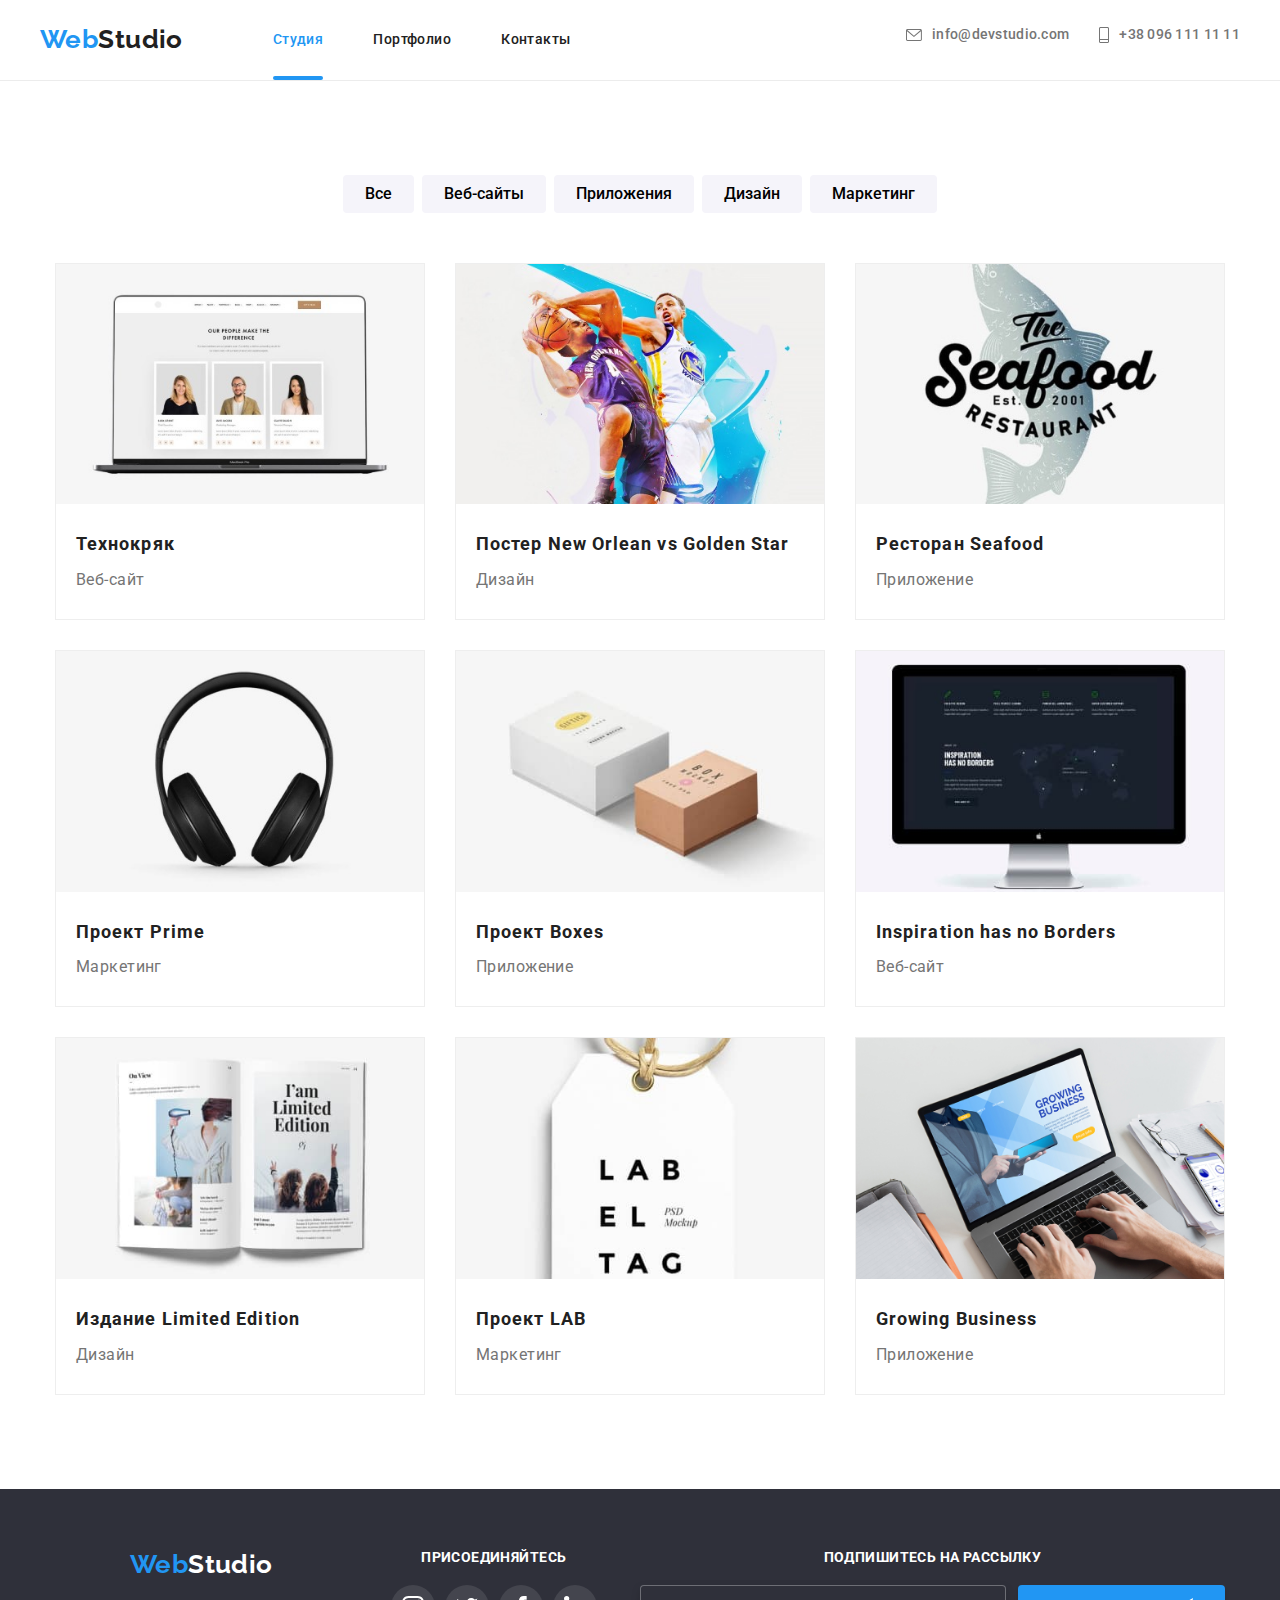
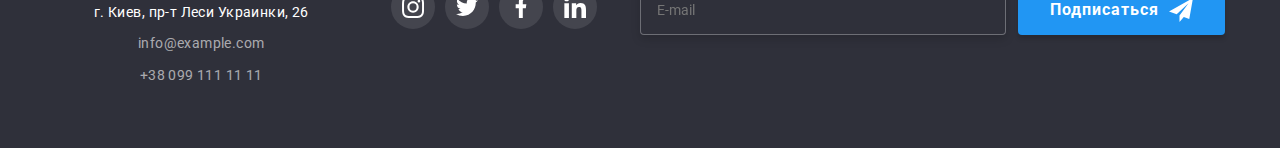
==== commit 0d5b400f: "Правки" ====
--- a/portfolio.html
+++ b/portfolio.html
@@ -17,18 +17,22 @@
   </head>
   <body>
     <!--Шапка-->
-    <!-- <header class="page-header">
+    <header class="page-header">
       <div class="header__container container">
         <nav class="nav-header">
           <a href="/" class="logo">Web<span class="logo__color">Studio</span></a>
 
           <ul class="site-nav">
-            <li class="nav-item"><a href="./index.html" class="link">Студия</a></li>
-            <li class="nav-item"><a href="./portfolio.html" class="link current">Портфолио</a></li>
-            <li class="nav-item"><a href="" class="link">Контакты</a></li>
+            <li class="nav-item"><a href="./index.html" class="link current">Студия</a></li>
+            <li class="nav-item"><a href="./portfolio.html" class="link">Портфолио</a></li>
+            <li class="nav-item"><a href="#" class="link">Контакты</a></li>
           </ul>
         </nav>
-
+        <button type="button" data-menu-open class="burger__open">
+          <svg class="burger__open--svg" width="40px" height="40px">
+            <use class="svg" href="./images/sprite.svg#menu"></use>
+          </svg>
+        </button>
         <ul class="second-nav">
           <li class="nav-item">
             <a href="" class="link">
@@ -48,7 +52,7 @@
           </li>
         </ul>
       </div>
-    </header> -->
+    </header>
 
     <main class="portfolio-main-container">
       <div class="container">
@@ -232,7 +236,7 @@
     <!-- Подвал -->
 
     <footer class="footer-page">
-      <div class="container">
+      <div class="container footer__box">
         <div class="footer-address-container">
           <a href="/" class="logo">Web<span class="logo__color--footer">Studio</span></a>
 
@@ -255,7 +259,7 @@
         </div>
 
         <div class="soshial-link-container">
-          <h2 class="soshial-link-title">присоединяйтесь</h2>
+          <h2 class="footer__title">присоединяйтесь</h2>
           <ul class="soshial-link-list">
             <li class="soshial-link-item">
               <a href="" class="soshial-link">
@@ -289,7 +293,7 @@
         </div>
 
         <div class="subscription-container">
-          <p class="soshial-link-title">Подпишитесь на рассылку</p>
+          <p class="footer__title">Подпишитесь на рассылку</p>
           <form class="subscription-form">
             <input type="email" name="email" placeholder="E-mail" class="subscription-input" />
             <button type="submit" class="hero-btn footer-btn">
@@ -302,5 +306,53 @@
         </div>
       </div>
     </footer>
+
+    <div class="burger is-menu-hidden" data-menu>
+      <ul class="burger__nav--list">
+        <li class="burger__nav--item">
+          <a href="./index.html" class="burger__nav--link">Студия</a>
+        </li>
+        <li class="burger__nav--item">
+          <a href="./portfolio.html" class="burger__nav--link active">Портфолио</a>
+        </li>
+        <li class="burger__nav--item">
+          <a href="#" class="burger__nav--link">Контакты</a>
+        </li>
+      </ul>
+
+      <div class="burger__second">
+        <ul class="burger__second--list">
+          <li class="burger__second--item">
+            <a href="#" class="second__link--tell">+38 096 111 11 11</a>
+          </li>
+          <li class="burger__second--item">
+            <a href="#" class="second__link">info@devstudio.com</a>
+          </li>
+        </ul>
+
+        <ul class="burger__network">
+          <li class="burger__network--item">
+            <a href="" class="burger__network--link">Instagram</a>
+          </li>
+          <li class="burger__network--item">
+            <a href="" class="burger__network--link">Twitter</a>
+          </li>
+          <li class="burger__network--item">
+            <a href="" class="burger__network--link">Facebook</a>
+          </li>
+          <li class="burger__network--item">
+            <a href="" class="burger__network--link">LinkedIn</a>
+          </li>
+        </ul>
+      </div>
+
+      <button type="button" class="burger__close" data-menu-close>
+        <svg class="burger__close--img" width="20px" height="20px">
+          <use class="svg" href="./images/sprite.svg#close-black"></use>
+        </svg>
+      </button>
+    </div>
+
+    <script src="./js/menu.js"></script>
   </body>
 </html>
--- a/CSS/main.min.css
+++ b/CSS/main.min.css
@@ -1,2 +1,2 @@
-:root{--text-color: #757575;--text-black-color: #212121;--text-wite-color: #ffffff;--text-accent: #2196f3;--text-background-color: #e5e5e5;--background-second-color: #f5f4fa;--footer-bg-color: #2f303a;--border-: 1px solid #eeeeee;--cubic: cubic-bezier(0.4, 0, 0.2, 1)}.visually-hidden{position:absolute !important;clip:rect(1px 1px 1px 1px);clip:rect(1px, 1px, 1px, 1px);padding:0 !important;border:0 !important;height:1px !important;width:1px !important;overflow:hidden}button{outline:none;list-style:none}a{text-decoration:none}img{display:block;max-width:100%;height:auto}*{margin:0;padding:0}body{background:var(--text-wite-color);color:var(--text-color);font-family:Roboto, sans-serif;letter-spacing:0.03em;font-size:14px;line-height:1.71}h1,h2,h3,h4{font-family:Roboto, sans-serif}ul{list-style:none;margin:0px;padding:0px}textarea{resize:none}.container{width:100%;margin-left:auto;margin-right:auto;padding-left:15px;padding-right:15px}@media screen and (min-width: 480px){.container{width:480px}}@media screen and (min-width: 768px){.container{width:768px}}@media screen and (min-width: 1200px){.container{width:1200px}}.burger{position:absolute;top:0;right:0;width:100vw;display:flex;flex-wrap:wrap;align-content:space-between;max-width:480px;height:100vh;padding-top:48px;padding-left:40px;padding-bottom:48px;align-content:space-between;overflow:scroll;background-color:white;box-shadow:0px 4px 8px rgba(0,0,0,0.04),0px 2px 4px rgba(0,0,0,0.08),0px 1px 3px rgba(0,0,0,0.16);transform:translateX(100%);transition:transform 500ms linear, box-shadow 500ms linear 500ms}.burger.is-menu-hidden{transform:translateX(0);box-shadow:0 0 0 50vmax rgba(0,0,0,0);transition:transform 250ms cubic-bezier(0.4, 0, 0.2, 1),box-shadow 250ms cubic-bezier(0.4, 0, 0.2, 1)}.burger__open{border:none;background-color:var(--text-wite-color)}.burger__open:focus{fill:var(--text-accent);outline:none}.burger .svg{display:block;fill:var(--text-black-color)}.burger__close{position:absolute;top:10px;right:15px;width:40px;height:40px;background-color:var(--text-wite-color);border:none}.burger__close:focus .svg{fill:var(--text-accent)}.burger__nav--link{font-weight:500;font-size:40px;line-height:1.175;letter-spacing:0.02em;color:var(--text-black-color);text-decoration:none}.burger__nav--link:focus{fill:var(--text-accent)}.burger__nav--item:not(:last-child){margin-bottom:32px}.burger__second--list{margin-bottom:60px;width:100%}.second__link--tell{font-weight:500;font-size:34px;line-height:1.176;letter-spacing:0.02em;color:var(--text-accent);text-decoration:none}.second__link--tell:focus{fill:var(--text-accent)}.burger__second{width:100%}.second__link{font-weight:500;font-size:24px;line-height:1.166;letter-spacing:0.02em;color:var(--text-color);text-decoration:none}.second__link:focus{fill:var(--text-accent)}.burger__second--item:not(:last-child){margin-bottom:32px}.burger__network{display:flex}.burger__network--link{font-weight:500;font-size:18px;line-height:1.222;letter-spacing:0.02em;color:#2196f3;padding:10px;text-decoration:none}.burger__network--link:focus{fill:var(--text-accent)}.burger__network--item:not(:last-child){border-right:1px solid rgba(33,33,33,0.2)}@media screen and (min-width: 768px){.burger__open{display:none}.burger{display:none}}.logo{color:var(--text-accent);font-family:Raleway;font-weight:700;font-size:26px;line-height:1.2;text-decoration:none}.logo__color{color:var(--text-black-color)}.logo__color--footer{color:var(--text-wite-color)}.section__title{color:var(--text-black-color);font-weight:700;font-size:28px;line-height:1.178;text-align:center;margin-bottom:30px}@media screen and (min-width: 1200px){.section__title{font-size:36px;line-height:1.16;margin-bottom:50px}}.footer__title{margin-bottom:20px;font-weight:700;font-size:14px;line-height:1.143;text-align:center;letter-spacing:0.03em;text-transform:uppercase;color:var(--text-wite-color)}.network-list{display:inline-flex;margin-top:16px}.network-link{width:44px;height:44px;display:inline-flex;justify-content:center;align-items:center;border-radius:50%;transition:background-color 250ms var(--cubic)}.network-link:focus,.network-link:hover{background-color:var(--text-accent)}.network-icon{width:22px;height:22px;fill:#afb1b8;transition:fill 250ms cubic-bezier(0.4, 0, 0.2, 1)}.network-link:focus .network-icon,.network-link:hover .network-icon{fill:#ffffff}.soshial-link-container{text-align:center;margin-bottom:60px}.soshial-link-list{display:flex;justify-content:center;align-items:center}.soshial-link-item{background-color:rgba(255,255,255,0.1);border-radius:50%}.soshial-link-item:not(:last-child){margin-right:10px}.soshial-link{width:44px;height:44px;display:inline-flex;justify-content:center;align-items:center;border-radius:50%;transition:background-color 250ms cubic-bezier(0.4, 0, 0.2, 1)}.soshial-link:hover,.soshial-link:focus{display:flex;width:44px;height:44px;background-color:#2196f3;border-radius:50%}.soshial-link .icon{width:22px;height:22px;fill:var(--text-wite-color)}.hero-btn{display:flex;align-items:center;margin-left:auto;margin-right:auto;margin-top:30px;padding:10px 32px;box-shadow:0px 4px 4px rgba(0,0,0,0.15);border:none;border-radius:4px;cursor:pointer;color:var(--text-wite-color);font-weight:700;font-size:16px;line-height:1.87;text-align:center;letter-spacing:0.06em;background-color:var(--text-accent)}.footer-btn{text-align:center}@media screen and (min-width: 1200px){.footer-btn{margin-left:12px;margin-top:0}}.backdrop{position:fixed;top:0;left:0;z-index:100;width:100%;height:100%;background-color:rgba(0,0,0,0.2);transition:all 250ms var(--cubic)}.backdrop-window{position:absolute;top:50%;left:50%;transform:translate(-50%, -50%);width:100%;max-width:450px;height:95vh;max-height:609px;overflow:scroll;padding:40px;background:#ffffff;box-shadow:0px 1px 3px rgba(0,0,0,0.12),0px 1px 1px rgba(0,0,0,0.14),0px 2px 1px rgba(0,0,0,0.2);border-radius:4px}@media screen and (min-width: 1200px){.backdrop-window{max-height:581px;max-width:528px;overflow:visible;height:100%}}.backdrop-btn{position:absolute;right:8px;top:8px;width:30px;height:30px;background:#ffffff;border:1px solid rgba(0,0,0,0.1);border-radius:50%;display:flex;justify-content:center;align-items:center;transition:border 250ms var(--cubic)}.icon-exit{width:11px;height:11px;transition:fill 250ms var(--cubic)}.backdrop-btn:hover .icon-exit,.backdrop-btn:focus .icon-exit{fill:var(--text-accent)}.is-hidden{opacity:0;visibility:hidden;pointer-events:none}.backdrop-form-name{font-weight:700;font-size:20px;line-height:1.15;text-align:center;letter-spacing:0.03em;color:var(--text-black-color)}.backdrop-form-text{display:block;font-weight:normal;font-size:12px;line-height:1.166;letter-spacing:0.01em;color:var(--text-color);margin-top:12px}.backdrop-list{display:block}.backdrop-imput{width:100%;height:40px;padding-left:44px;margin-top:4px;border-radius:4px;border:1px solid rgba(33,33,33,0.2);transition:border 250ms var(--cubic)}.backdrop-imput:focus{outline:none;border:1px solid #2196f3;border-radius:4px}.svg-form-container{position:relative}.backdrop-checkbox-bg:checked+.checkbox-text::before{background-color:var(--text-accent);background-image:url(../images/icon-check.svg);background-size:contain;border-color:var(--text-accent);border-radius:2px}.checkbox-text{display:inline-block;margin-left:9px;margin-top:20px;vertical-align:top;font-weight:400;font-size:14px;line-height:1.171;letter-spacing:0.03em;color:var(--text-color)}.checkbox-text::before{display:inline-block;text-align:center;vertical-align:middle;content:'';width:16px;height:15px;margin-right:7px;border:2px solid var(--text-black-color);border-radius:2px;background-size:contain}.checkbox-link{color:var(--text-accent)}.checkbox-link:focus{color:var(--text-accent)}.backdrop-icon-container{position:absolute;top:50%;left:14px;transform:translateY(-50%);transition:fill 250ms var(--cubic)}.backdrop-imput:focus+.backdrop-icon-container{fill:var(--text-accent)}.backdrop-textarea{width:100%;height:120px;padding:12px 16px;margin-top:4px;border-radius:4px;border:1px solid rgba(33,33,33,0.2);transition:border-radius 250ms var(--cubic)}.backdrop-textarea::placeholder{color:rgba(117,117,117,0.5)}.backdrop-textarea:hover,.backdrop-textarea:focus{outline:none;border:1px solid #2196f3;border-radius:4px}.section{padding-top:60px;padding-bottom:60px}@media screen and (min-width: 1200px){.section{padding-top:94px;padding-bottom:94px}}.page-header{border-bottom:1px solid #ececec;padding:15px}@media screen and (min-width: 768px){.page-header{padding:20px}}.header__container{display:flex;justify-content:space-between;align-items:center}@media screen and (min-width: 767px){.site-nav{display:none}}@media screen and (min-width: 767px){.second-nav{display:none}}.nav-header{display:flex;justify-content:space-between;align-items:center;margin-right:auto}.site-nav{display:flex;margin-left:90px}.site-nav .link:focus,.site-nav .link:hover{color:var(--text-accent)}.hero{width:100%;background-color:#c4c4c4;margin:0 auto;padding-top:118px;padding-bottom:118px;text-align:center;background-position:center;background-size:cover;background-image:linear-gradient(rgba(47,48,58,0.4), rgba(47,48,58,0.4)),url(../images/hero/hero_bg-mobile.jpg)}@media screen and (min-device-pixel-ratio: 2), screen and (min-resolution: 192dpi), screen and (min-resolution: 2dppx){.hero .box{background-image:url(../images/hero/hero_bg-mobile@2x.jpg)}}.hero__title{color:var(--text-wite-color);text-align:center;letter-spacing:0.06em;text-transform:uppercase;font-size:26px;font-weight:900;line-height:1.615}@media screen and (min-width: 768px){.hero{background-image:linear-gradient(rgba(47,48,58,0.4), rgba(47,48,58,0.4)),url(../images/hero/hero_bg-tablet.jpg)}}@media screen and (min-width: 768px) and (min-device-pixel-ratio: 2), screen and (min-width: 768px) and (min-resolution: 192dpi), screen and (min-width: 768px) and (min-resolution: 2dppx){.hero{background-image:linear-gradient(rgba(47,48,58,0.4), rgba(47,48,58,0.4)),url(../images/hero/hero_bg-tablet@2x.jpg)}}.hero{padding-top:200px;padding-bottom:200px}@media screen and (min-width: 1200px){.hero{background-image:linear-gradient(rgba(47,48,58,0.4), rgba(47,48,58,0.4)),url(../images/hero/hero_bg-desktop@2x.jpg)}}@media screen and (min-width: 1200px) and (min-device-pixel-ratio: 2), screen and (min-width: 1200px) and (min-resolution: 192dpi), screen and (min-width: 1200px) and (min-resolution: 2dppx){.hero{background-image:linear-gradient(rgba(47,48,58,0.4), rgba(47,48,58,0.4)),url(../images/hero/hero_bg-desktop.jpg)}}.section .section-title.features{font-weight:700;font-size:14px;line-height:1.14;text-transform:uppercase}.features-item:before{content:'';display:block;margin-bottom:30px;background-repeat:no-repeat;background-position:center;background-color:var(--background-second-color);height:120px}@media screen and (max-width: 767px){.features-item:not(:first-child){margin-top:30px}}.features-text{margin-top:10px}.bgf-img1::before{background-image:url(../images/features/bg1.svg)}.bgf-img2::before{background-image:url(../images/features/bg2.svg)}.bgf-img3::before{background-image:url(../images/features/bg3.svg)}.bgf-img4::before{background-image:url(../images/features/bg4.svg)}@media screen and (min-width: 768px){.features-list{display:flex;flex-wrap:wrap;margin-left:-30px;margin-top:-30px}.features-item{margin-left:30px;margin-top:30px;flex-basis:calc((100% - 30px * 2) / 2)}}@media screen and (min-width: 1200px){.features-list{margin-top:0;margin-left:-30px}.features-item{margin-left:30px;margin-top:0;flex-basis:calc((100% - 30px * 4) / 4)}}@media screen and (max-width: 1199px){.section-work{display:none}}.work-title>.work-item{flex-basis:calc((100% - 30px * 3) / 3);margin-left:30px;position:relative}.section-work .section-title.name-page{margin-bottom:50px}.work-title{display:flex;flex-wrap:wrap;margin-left:-30px;justify-content:center;align-items:center}.work-text{display:flex;justify-content:center;align-items:center;height:70px;width:100%;background:rgba(47,48,58,0.8);bottom:0;position:absolute;font-weight:700;font-size:14px;line-height:1.143;text-transform:uppercase;color:var(--text-wite-color)}.team{background-color:var(--background-second-color)}.team__item{border-radius:0px 0px 4px 4px;background-color:var(--text-wite-color);box-shadow:0px 1px 3px rgba(0,0,0,0.12),0px 1px 1px rgba(0,0,0,0.14),0px 2px 1px rgba(0,0,0,0.2)}.team__item .team__text--container{text-align:center;padding-top:30px;padding-bottom:24px}.team__name{color:var(--text-black-color);font-weight:500;font-size:16px;line-height:1.186;letter-spacing:0.03em;text-align:center}.team__text{font-weight:400;font-size:16px;line-height:1.19;letter-spacing:0.03em;margin-top:10px;text-align:center}@media screen and (max-width: 767px){.team__item:not(:first-child){margin-top:30px}}@media screen and (min-width: 768px){.team__list{display:flex;flex-wrap:wrap;margin-top:-30px;margin-left:-30px}.team__item{margin-top:30px;margin-left:30px}.team__list>.team__item{flex-basis:calc((100% - 30px * 2) / 2)}}@media screen and (min-width: 1200px){.team__item{margin-top:0px}.team__list>.team__item{flex-basis:calc((100% - 30px * 4) / 4)}.team__item .team__text--container{padding:30px}}.clients__list{display:flex;flex-wrap:wrap;margin-left:-30px;margin-top:-30px}.clients__item{display:flex;justify-content:center;align-items:center;margin-top:30px;margin-left:30px;flex-basis:calc((100% - 30px * 2) / 2)}.clients__img{display:block}.clients__logo{fill:#afb1b8;transition:fill 250ms cubic-bezier(0.4, 0, 0.2, 1)}.clients__link:hover .clients__logo,.clients__link:focus .clients__logo{fill:var(--text-accent)}.clients__link{display:flex;width:100%;height:90px;fill:var(--text-accent);box-sizing:border-box;justify-content:center;align-items:center;border:1px solid #afb1b8;border-radius:4px;transition:border 250ms cubic-bezier(0.4, 0, 0.2, 1)}.clients__link:hover,.clients__link:focus{border-radius:4px;border:1px solid var(--text-accent)}@media screen and (min-width: 768px){.clients__item{flex-basis:calc((100% - 30px * 3) / 3)}}@media screen and (min-width: 1200px){.clients__list{flex-wrap:nowrap;margin-top:0;margin-left:-30px}.clients__item{margin-top:0;margin-left:30px;flex-basis:calc((100% - 30px * 1) / 1)}}.footer-page{background-color:var(--footer-bg-color);text-decoration:none;padding:60px 0}.footer-page .link.rgba{color:rgba(255,255,255,0.6);text-decoration:none}.footer-address-container{text-align:center;margin-bottom:60px}.link-map{color:var(--text-wite-color);text-decoration:none;transition:color 250ms cubic-bezier(0.4, 0, 0.2, 1)}.link-map:hover,.link-map:focus{color:var(--text-accent)}.link{transition:color 250ms cubic-bezier(0.4, 0, 0.2, 1)}.footer-page .link:focus,.footer-page .link:hover{color:var(--text-accent)}.footer-content{margin-top:20px;font-style:normal}.footer-list-item{margin-top:8px}.subscription-container{width:100%}.subscription-form{text-align:center}.subscription-input{width:100%;max-width:450px;height:50px;padding-left:16px;border:1px solid rgba(255,255,255,0.3);box-sizing:border-box;filter:drop-shadow(0px 4px 4px rgba(0,0,0,0.15));border-radius:4px;background:var(--footer-bg-color);color:var(--text-wite-color);transition:border 250ms var(--cubic)}.subscription-input:focus{outline:none;border:1px solid #2196f3;border-radius:4px}.subscription-send{margin-left:10px;fill:var(--text-wite-color)}@media screen and (min-width: 768px){.footer__box{display:flex;justify-content:space-between;flex-wrap:wrap;flex-basis:calc((50% - 45px) / 2)}.footer-address-container{width:50%}.soshial-link-container{width:50%}}@media screen and (min-width: 1200px){.footer__box{flex-wrap:nowrap}.footer-address-container{margin-bottom:0}.soshial-link-container{margin-bottom:0}.subscription-form{display:flex}}.portfolio-main-container{background-color:var(--text-wite-color)}.filter-container{align-items:center;justify-content:start;display:flex;flex-wrap:wrap;margin-bottom:50px}@media screen and (min-width: 768px){.filter-container{justify-content:center}}@media screen and (max-width: 767px){.filter-list:nth-child(n+4){margin-top:10px}}.filter-list:not(:last-child){margin-right:8px}.filter{padding:6px 22px;border-radius:4px;border:none;font-weight:500;font-size:16px;line-height:1.62;text-align:center;font-family:inherit;background-color:var(--background-second-color);transition:background-color 250ms cubic-bezier(0.4, 0, 0.2, 1),color 250ms cubic-bezier(0.4, 0, 0.2, 1)}.filter:focus,.filter:hover{background:var(--text-accent);color:var(--text-wite-color);border-radius:4px;box-shadow:0px 3px 1px rgba(0,0,0,0.1),0px 1px 2px rgba(0,0,0,0.08),0px 2px 2px rgba(0,0,0,0.12)}@media screen and (min-width: 768px){.flex-container{display:flex;flex-wrap:wrap;margin-left:-30px;margin-top:-30px}}.portfolio-box{border:var(--border-);box-sizing:border-box}@media screen and (min-width: 768px){.portfolio-box{margin-left:30px;margin-top:30px;flex-basis:calc((100% - 30px * 2) / 2);box-sizing:border-box}}@media screen and (min-width: 1200px){.portfolio-box{flex-basis:calc((100% - 30px * 3) / 3)}}@media screen and (max-width: 767px){.portfolio-box:not(:last-child){margin-bottom:30px}}.filter-contant-container{padding:24px 20px}.section .filter-link{display:block;position:relative;transition:box-shadow 250ms cubic-bezier(0.4, 0, 0.2, 1)}.section .filter-link:focus,.section .filter-link:hover{box-shadow:0px 1px 1px rgba(0,0,0,0.12),0px 4px 4px rgba(0,0,0,0.06),1px 4px 6px rgba(0,0,0,0.16);color:var(--text-accent)}.portfolio-opacity-text{position:absolute;top:0;width:100%;height:100%;padding:63px 24px;background:rgba(33,150,243,0.9);font-size:18px;line-height:1.555;letter-spacing:0.03em;color:#ffffff;transform:translateY(101%);transition:transform 250ms cubic-bezier(0.4, 0, 0.2, 1)}.filter-link:hover .portfolio-opacity-text,.filter-link:focus .portfolio-opacity-text{transform:translateY(0)}.filter-contant-container .filter-page{font-size:18px;line-height:1.83;letter-spacing:0.06em;color:var(--text-black-color)}.section .filter-text{margin-top:4px;font-weight:400;font-size:16px;line-height:1.87;color:var(--text-color)}.filter-img{position:relative;overflow:hidden}
+:root{--text-color: #757575;--text-black-color: #212121;--text-wite-color: #ffffff;--text-accent: #2196f3;--text-background-color: #e5e5e5;--background-second-color: #f5f4fa;--footer-bg-color: #2f303a;--border-: 1px solid #eeeeee;--cubic: cubic-bezier(0.4, 0, 0.2, 1)}.visually-hidden{position:absolute !important;clip:rect(1px 1px 1px 1px);clip:rect(1px, 1px, 1px, 1px);padding:0 !important;border:0 !important;height:1px !important;width:1px !important;overflow:hidden}button{outline:none;list-style:none}a{text-decoration:none}img{display:block;max-width:100%;height:auto}*{margin:0;padding:0}body{background:var(--text-wite-color);color:var(--text-color);font-family:Roboto, sans-serif;letter-spacing:0.03em;font-size:14px;line-height:1.71}h1,h2,h3,h4{font-family:Roboto, sans-serif}ul{list-style:none;margin:0px;padding:0px}textarea{resize:none}.container{width:100%;margin-left:auto;margin-right:auto;padding-left:15px;padding-right:15px}@media screen and (min-width: 480px){.container{width:480px}}@media screen and (min-width: 768px){.container{width:768px}}@media screen and (min-width: 1200px){.container{width:1200px}}.burger{position:fixed;top:0;right:0;width:100vw;display:flex;flex-wrap:wrap;align-content:space-between;height:100vh;padding-top:48px;padding-left:40px;padding-bottom:48px;align-content:space-between;overflow:scroll;background-color:white;box-shadow:0px 4px 8px rgba(0,0,0,0.04),0px 2px 4px rgba(0,0,0,0.08),0px 1px 3px rgba(0,0,0,0.16);transform:translateX(100%);transition:transform 250ms cubic-bezier(0.4, 0, 0.2, 1),box-shadow cubic-bezier(0.4, 0, 0.2, 1)}.burger.is-menu-hidden{transform:translateX(0);box-shadow:0 0 0 50vmax rgba(0,0,0,0);transition:transform 250ms cubic-bezier(0.4, 0, 0.2, 1),box-shadow 250ms cubic-bezier(0.4, 0, 0.2, 1)}.burger__open{border:none;background-color:var(--text-wite-color)}.burger__open:focus{fill:var(--text-accent);outline:none}.burger .svg{display:block;fill:var(--text-black-color)}.burger__close{position:absolute;top:10px;right:15px;width:40px;height:40px;background-color:var(--text-wite-color);border:none}.burger__close:focus .svg{fill:var(--text-accent)}.burger__nav--link{font-weight:500;font-size:40px;line-height:1.175;letter-spacing:0.02em;color:var(--text-black-color);text-decoration:none;transition:fill 250ms cubic-bezier(0.4, 0, 0.2, 1)}.burger__nav--link:focus{fill:var(--text-accent)}.burger__nav--link.active{color:var(--text-accent);display:block;position:relative}.burger__nav--item:not(:last-child){margin-bottom:32px}.burger__second--list{margin-bottom:60px;width:100%}.second__link--tell{font-weight:500;font-size:34px;line-height:1.176;letter-spacing:0.02em;color:var(--text-accent);text-decoration:none}.second__link--tell:focus{fill:var(--text-accent)}.burger__second{width:100%}.second__link{font-weight:500;font-size:24px;line-height:1.166;letter-spacing:0.02em;color:var(--text-color);text-decoration:none}.second__link:focus{fill:var(--text-accent)}.burger__second--item:not(:last-child){margin-bottom:32px}.burger__network{display:flex}.burger__network--link{font-weight:500;font-size:18px;line-height:1.222;letter-spacing:0.02em;color:#2196f3;padding:10px;text-decoration:none}.burger__network--link:focus{fill:var(--text-accent)}.burger__network--item:not(:last-child){border-right:1px solid rgba(33,33,33,0.2)}@media screen and (min-width: 768px){.burger__open{display:none}.burger{display:none}}.logo{color:var(--text-accent);font-family:Raleway;font-weight:700;font-size:26px;line-height:1.2;text-decoration:none}.logo__color{color:var(--text-black-color)}.logo__color--footer{color:var(--text-wite-color)}.section__title{color:var(--text-black-color);font-weight:700;font-size:28px;line-height:1.178;text-align:center;margin-bottom:30px}@media screen and (min-width: 1200px){.section__title{font-size:36px;line-height:1.16;margin-bottom:50px}}.footer__title{margin-bottom:20px;font-weight:700;font-size:14px;line-height:1.143;text-align:center;letter-spacing:0.03em;text-transform:uppercase;color:var(--text-wite-color)}.network-list{display:inline-flex;margin-top:16px}.network-link{width:44px;height:44px;display:inline-flex;justify-content:center;align-items:center;border-radius:50%;transition:background-color 250ms var(--cubic)}.network-link:focus,.network-link:hover{background-color:var(--text-accent)}.network-icon{width:22px;height:22px;fill:#afb1b8;transition:fill 250ms cubic-bezier(0.4, 0, 0.2, 1)}.network-link:focus .network-icon,.network-link:hover .network-icon{fill:#ffffff}.soshial-link-container{text-align:center;margin-bottom:60px}.soshial-link-list{display:flex;justify-content:center;align-items:center}.soshial-link-item{background-color:rgba(255,255,255,0.1);border-radius:50%}.soshial-link-item:not(:last-child){margin-right:10px}.soshial-link{width:44px;height:44px;display:inline-flex;justify-content:center;align-items:center;border-radius:50%;transition:background-color 250ms cubic-bezier(0.4, 0, 0.2, 1)}.soshial-link:hover,.soshial-link:focus{display:flex;width:44px;height:44px;background-color:#2196f3;border-radius:50%}.soshial-link .icon{width:22px;height:22px;fill:var(--text-wite-color)}.hero-btn{display:flex;align-items:center;margin-left:auto;margin-right:auto;margin-top:30px;padding:10px 32px;box-shadow:0px 4px 4px rgba(0,0,0,0.15);border:none;border-radius:4px;cursor:pointer;color:var(--text-wite-color);font-weight:700;font-size:16px;line-height:1.87;text-align:center;letter-spacing:0.06em;background-color:var(--text-accent)}.footer-btn{text-align:center}@media screen and (min-width: 1200px){.footer-btn{margin-left:12px;margin-top:0}}.backdrop{position:fixed;top:0;left:0;z-index:100;width:100%;height:100%;background-color:rgba(0,0,0,0.2);transition:all 250ms var(--cubic)}.backdrop-window{position:absolute;top:50%;left:50%;transform:translate(-50%, -50%);width:100%;max-width:450px;height:95vh;max-height:609px;overflow:scroll;padding:40px;background:#ffffff;box-shadow:0px 1px 3px rgba(0,0,0,0.12),0px 1px 1px rgba(0,0,0,0.14),0px 2px 1px rgba(0,0,0,0.2);border-radius:4px}@media screen and (min-width: 1200px){.backdrop-window{max-height:581px;max-width:528px;overflow:visible;height:100%}}.backdrop-btn{position:absolute;right:8px;top:8px;width:30px;height:30px;background:#ffffff;border:1px solid rgba(0,0,0,0.1);border-radius:50%;display:flex;justify-content:center;align-items:center;transition:border 250ms var(--cubic)}.icon-exit{width:11px;height:11px;transition:fill 250ms var(--cubic)}.backdrop-btn:hover .icon-exit,.backdrop-btn:focus .icon-exit{fill:var(--text-accent)}.is-hidden{opacity:0;visibility:hidden;pointer-events:none}.backdrop-form-name{font-weight:700;font-size:20px;line-height:1.15;text-align:center;letter-spacing:0.03em;color:var(--text-black-color)}.backdrop-form-text{display:block;font-weight:normal;font-size:12px;line-height:1.166;letter-spacing:0.01em;color:var(--text-color);margin-top:12px}.backdrop-list{display:block}.backdrop-imput{width:100%;height:40px;padding-left:44px;margin-top:4px;border-radius:4px;border:1px solid rgba(33,33,33,0.2);transition:border 250ms var(--cubic)}.backdrop-imput:focus{outline:none;border:1px solid #2196f3;border-radius:4px}.svg-form-container{position:relative}.backdrop-checkbox-bg:checked+.checkbox-text::before{background-color:var(--text-accent);background-image:url(../images/icon-check.svg);background-size:contain;border-color:var(--text-accent);border-radius:2px}.checkbox-text{display:inline-block;margin-left:9px;margin-top:20px;vertical-align:top;font-weight:400;font-size:14px;line-height:1.171;letter-spacing:0.03em;color:var(--text-color)}.checkbox-text::before{display:inline-block;text-align:center;vertical-align:middle;content:'';width:16px;height:15px;margin-right:7px;border:2px solid var(--text-black-color);border-radius:2px;background-size:contain}.checkbox-link{color:var(--text-accent)}.checkbox-link:focus{color:var(--text-accent)}.backdrop-icon-container{position:absolute;top:50%;left:14px;transform:translateY(-50%);transition:fill 250ms var(--cubic)}.backdrop-imput:focus+.backdrop-icon-container{fill:var(--text-accent)}.backdrop-textarea{width:100%;height:120px;padding:12px 16px;margin-top:4px;border-radius:4px;border:1px solid rgba(33,33,33,0.2);transition:border-radius 250ms var(--cubic)}.backdrop-textarea::placeholder{color:rgba(117,117,117,0.5)}.backdrop-textarea:hover,.backdrop-textarea:focus{outline:none;border:1px solid #2196f3;border-radius:4px}.section{padding-top:60px;padding-bottom:60px}@media screen and (min-width: 1200px){.section{padding-top:94px;padding-bottom:94px}}.page-header{position:relative;border-bottom:1px solid #ececec}.header__container{display:flex;justify-content:space-between;align-items:center;padding:15px}@media screen and (min-width: 768px){.header__container{padding:0}}@media screen and (max-width: 767px){.nav-header .site-nav{display:none}}@media screen and (max-width: 767px){.second-nav{display:none}}.nav-header{display:flex;justify-content:space-between;align-items:center;margin-right:auto}.site-nav{display:flex;margin-left:90px}.site-nav .link:focus,.site-nav .link:hover{color:var(--text-accent)}.site-nav .nav-item:not(:last-child){margin-right:50px}@media screen and (max-width: 1999px){.second-nav .nav-item:not(:last-child){margin-bottom:10px}}@media screen and (min-width: 1200px){.second-nav .nav-item:not(:last-child){margin-right:30px}}.site-nav .link{display:block;padding:32px 0;color:var(--text-black-color);font-weight:500;font-size:14px;line-height:1.14;text-decoration:none;transition:color 250ms cubic-bezier(0.4, 0, 0.2, 1)}.site-nav .link.current{color:var(--text-accent);display:block;position:relative}.site-nav .link.current::after{content:'';position:absolute;left:0;bottom:0;display:block;width:100%;height:4px;background-color:var(--text-accent);border-radius:2px}@media screen and (min-width: 1200px){.second-nav{display:flex}}.second-nav .link{color:var(--text-color);font-weight:500;font-size:14px;line-height:1.4;letter-spacing:0.02em;text-decoration:none;transition:color 250ms cubic-bezier(0.4, 0, 0.2, 1)}.second-nav .link:focus,.second-nav .link:hover{color:var(--text-accent)}.second-nav-img{fill:var(--text-color);margin-right:10px;transition:fill 250ms cubic-bezier(0.4, 0, 0.2, 1)}.link:focus .second-nav-img,.link:hover .second-nav-img{fill:var(--text-accent)}.nav-item .link{display:flex;align-items:center}.hero{width:100%;background-color:#c4c4c4;margin:0 auto;padding-top:118px;padding-bottom:118px;text-align:center;background-position:center;background-size:cover;background-image:linear-gradient(rgba(47,48,58,0.4), rgba(47,48,58,0.4)),url(../images/hero/hero_bg-mobile.jpg)}@media screen and (min-device-pixel-ratio: 2), screen and (min-resolution: 192dpi), screen and (min-resolution: 2dppx){.hero .box{background-image:url(../images/hero/hero_bg-mobile@2x.jpg)}}.hero__title{color:var(--text-wite-color);text-align:center;letter-spacing:0.06em;text-transform:uppercase;font-size:26px;font-weight:900;line-height:1.615}@media screen and (min-width: 768px){.hero{background-image:linear-gradient(rgba(47,48,58,0.4), rgba(47,48,58,0.4)),url(../images/hero/hero_bg-tablet.jpg)}}@media screen and (min-width: 768px) and (min-device-pixel-ratio: 2), screen and (min-width: 768px) and (min-resolution: 192dpi), screen and (min-width: 768px) and (min-resolution: 2dppx){.hero{background-image:linear-gradient(rgba(47,48,58,0.4), rgba(47,48,58,0.4)),url(../images/hero/hero_bg-tablet@2x.jpg)}}.hero{padding-top:200px;padding-bottom:200px}@media screen and (min-width: 1200px){.hero{background-image:linear-gradient(rgba(47,48,58,0.4), rgba(47,48,58,0.4)),url(../images/hero/hero_bg-desktop@2x.jpg)}}@media screen and (min-width: 1200px) and (min-device-pixel-ratio: 2), screen and (min-width: 1200px) and (min-resolution: 192dpi), screen and (min-width: 1200px) and (min-resolution: 2dppx){.hero{background-image:linear-gradient(rgba(47,48,58,0.4), rgba(47,48,58,0.4)),url(../images/hero/hero_bg-desktop.jpg)}}.section__title.features{font-weight:700;font-size:14px;line-height:1.14;text-transform:uppercase}@media screen and (min-width: 768px){.section__title.features{text-align:left}}.features-item:before{content:'';display:block;margin-bottom:30px;background-repeat:no-repeat;background-position:center;background-color:var(--background-second-color);height:120px}@media screen and (max-width: 767px){.features-item:not(:first-child){margin-top:30px}}.features-text{margin-top:10px}.bgf-img1::before{background-image:url(../images/features/bg1.svg)}.bgf-img2::before{background-image:url(../images/features/bg2.svg)}.bgf-img3::before{background-image:url(../images/features/bg3.svg)}.bgf-img4::before{background-image:url(../images/features/bg4.svg)}@media screen and (min-width: 768px){.features-list{display:flex;flex-wrap:wrap;margin-left:-30px;margin-top:-30px}.features-item{margin-left:30px;margin-top:30px;flex-basis:calc((100% - 30px * 2) / 2)}}@media screen and (min-width: 1200px){.features-list{margin-top:0;margin-left:-30px}.features-item{margin-left:30px;margin-top:0;flex-basis:calc((100% - 30px * 4) / 4)}}@media screen and (max-width: 1199px){.section-work{display:none}}.work-title>.work-item{flex-basis:calc((100% - 30px * 3) / 3);margin-left:30px;position:relative}.section-work .section-title.name-page{margin-bottom:50px}.work-title{display:flex;flex-wrap:wrap;margin-left:-30px;justify-content:center;align-items:center}.work-text{display:flex;justify-content:center;align-items:center;height:70px;width:100%;background:rgba(47,48,58,0.8);bottom:0;position:absolute;font-weight:700;font-size:14px;line-height:1.143;text-transform:uppercase;color:var(--text-wite-color)}.team{background-color:var(--background-second-color)}.team__item{border-radius:0px 0px 4px 4px;background-color:var(--text-wite-color);box-shadow:0px 1px 3px rgba(0,0,0,0.12),0px 1px 1px rgba(0,0,0,0.14),0px 2px 1px rgba(0,0,0,0.2)}.team__item .team__text--container{text-align:center;padding-top:30px;padding-bottom:24px}.team__name{color:var(--text-black-color);font-weight:500;font-size:16px;line-height:1.186;letter-spacing:0.03em;text-align:center}.team__text{font-weight:400;font-size:16px;line-height:1.19;letter-spacing:0.03em;margin-top:10px;text-align:center}@media screen and (max-width: 767px){.team__item:not(:first-child){margin-top:30px}}@media screen and (min-width: 768px){.team__list{display:flex;flex-wrap:wrap;margin-top:-30px;margin-left:-30px}.team__item{margin-top:30px;margin-left:30px}.team__list>.team__item{flex-basis:calc((100% - 30px * 2) / 2)}}@media screen and (min-width: 1200px){.team__item{margin-top:0px}.team__list>.team__item{flex-basis:calc((100% - 30px * 4) / 4)}.team__item .team__text--container{padding:30px}}.clients__list{display:flex;flex-wrap:wrap;margin-left:-30px;margin-top:-30px}.clients__item{display:flex;justify-content:center;align-items:center;margin-top:30px;margin-left:30px;flex-basis:calc((100% - 30px * 2) / 2)}.clients__img{display:block}.clients__logo{fill:#afb1b8;transition:fill 250ms cubic-bezier(0.4, 0, 0.2, 1)}.clients__link:hover .clients__logo,.clients__link:focus .clients__logo{fill:var(--text-accent)}.clients__link{display:flex;width:100%;height:90px;fill:var(--text-accent);box-sizing:border-box;justify-content:center;align-items:center;border:1px solid #afb1b8;border-radius:4px;transition:border 250ms cubic-bezier(0.4, 0, 0.2, 1)}.clients__link:hover,.clients__link:focus{border-radius:4px;border:1px solid var(--text-accent)}@media screen and (min-width: 768px){.clients__item{flex-basis:calc((100% - 30px * 3) / 3)}}@media screen and (min-width: 1200px){.clients__list{flex-wrap:nowrap;margin-top:0;margin-left:-30px}.clients__item{margin-top:0;margin-left:30px;flex-basis:calc((100% - 30px * 1) / 1)}}.footer-page{background-color:var(--footer-bg-color);text-decoration:none;padding:60px 0}.footer-page .link.rgba{color:rgba(255,255,255,0.6);text-decoration:none}.footer-address-container{text-align:center;margin-bottom:60px}.link-map{color:var(--text-wite-color);text-decoration:none;transition:color 250ms cubic-bezier(0.4, 0, 0.2, 1)}.link-map:hover,.link-map:focus{color:var(--text-accent)}.link{transition:color 250ms cubic-bezier(0.4, 0, 0.2, 1)}.footer-page .link:focus,.footer-page .link:hover{color:var(--text-accent)}.footer-content{margin-top:20px;font-style:normal}.footer-list-item{margin-top:8px}.subscription-container{width:100%}.subscription-form{text-align:center}.subscription-input{width:100%;max-width:450px;height:50px;padding-left:16px;border:1px solid rgba(255,255,255,0.3);box-sizing:border-box;filter:drop-shadow(0px 4px 4px rgba(0,0,0,0.15));border-radius:4px;background:var(--footer-bg-color);color:var(--text-wite-color);transition:border 250ms var(--cubic)}.subscription-input:focus{outline:none;border:1px solid #2196f3;border-radius:4px}.subscription-send{margin-left:10px;fill:var(--text-wite-color)}@media screen and (min-width: 768px){.footer__box{display:flex;justify-content:space-between;flex-wrap:wrap;flex-basis:calc((50% - 45px) / 2)}.footer-address-container{width:50%}.soshial-link-container{width:50%}}@media screen and (min-width: 1200px){.footer__box{flex-wrap:nowrap}.footer-address-container{margin-bottom:0}.soshial-link-container{margin-bottom:0}.subscription-form{display:flex}}.portfolio-main-container{background-color:var(--text-wite-color)}.filter-container{align-items:center;justify-content:start;display:flex;flex-wrap:wrap;margin-bottom:50px}@media screen and (min-width: 768px){.filter-container{justify-content:center}}@media screen and (max-width: 767px){.filter-list:nth-child(n+4){margin-top:10px}}.filter-list:not(:last-child){margin-right:8px}.filter{padding:6px 22px;border-radius:4px;border:none;font-weight:500;font-size:16px;line-height:1.62;text-align:center;font-family:inherit;background-color:var(--background-second-color);transition:background-color 250ms cubic-bezier(0.4, 0, 0.2, 1),color 250ms cubic-bezier(0.4, 0, 0.2, 1)}.filter:focus,.filter:hover{background:var(--text-accent);color:var(--text-wite-color);border-radius:4px;box-shadow:0px 3px 1px rgba(0,0,0,0.1),0px 1px 2px rgba(0,0,0,0.08),0px 2px 2px rgba(0,0,0,0.12)}@media screen and (min-width: 768px){.flex-container{display:flex;flex-wrap:wrap;margin-left:-30px;margin-top:-30px}}.portfolio-box{border:var(--border-);box-sizing:border-box}@media screen and (min-width: 768px){.portfolio-box{margin-left:30px;margin-top:30px;flex-basis:calc((100% - 30px * 2) / 2);box-sizing:border-box}}@media screen and (min-width: 1200px){.portfolio-box{flex-basis:calc((100% - 30px * 3) / 3)}}@media screen and (max-width: 767px){.portfolio-box:not(:last-child){margin-bottom:30px}}.filter-contant-container{padding:24px 20px}.section .filter-link{display:block;position:relative;transition:box-shadow 250ms cubic-bezier(0.4, 0, 0.2, 1)}.section .filter-link:focus,.section .filter-link:hover{box-shadow:0px 1px 1px rgba(0,0,0,0.12),0px 4px 4px rgba(0,0,0,0.06),1px 4px 6px rgba(0,0,0,0.16);color:var(--text-accent)}.portfolio-opacity-text{position:absolute;top:0;width:100%;height:100%;padding:63px 24px;background:rgba(33,150,243,0.9);font-size:18px;line-height:1.555;letter-spacing:0.03em;color:#ffffff;transform:translateY(101%);transition:transform 250ms cubic-bezier(0.4, 0, 0.2, 1)}.filter-link:hover .portfolio-opacity-text,.filter-link:focus .portfolio-opacity-text{transform:translateY(0)}.filter-contant-container .filter-page{font-size:18px;line-height:1.83;letter-spacing:0.06em;color:var(--text-black-color)}.section .filter-text{margin-top:4px;font-weight:400;font-size:16px;line-height:1.87;color:var(--text-color)}.filter-img{position:relative;overflow:hidden}
 /*# sourceMappingURL=main.min.css.map */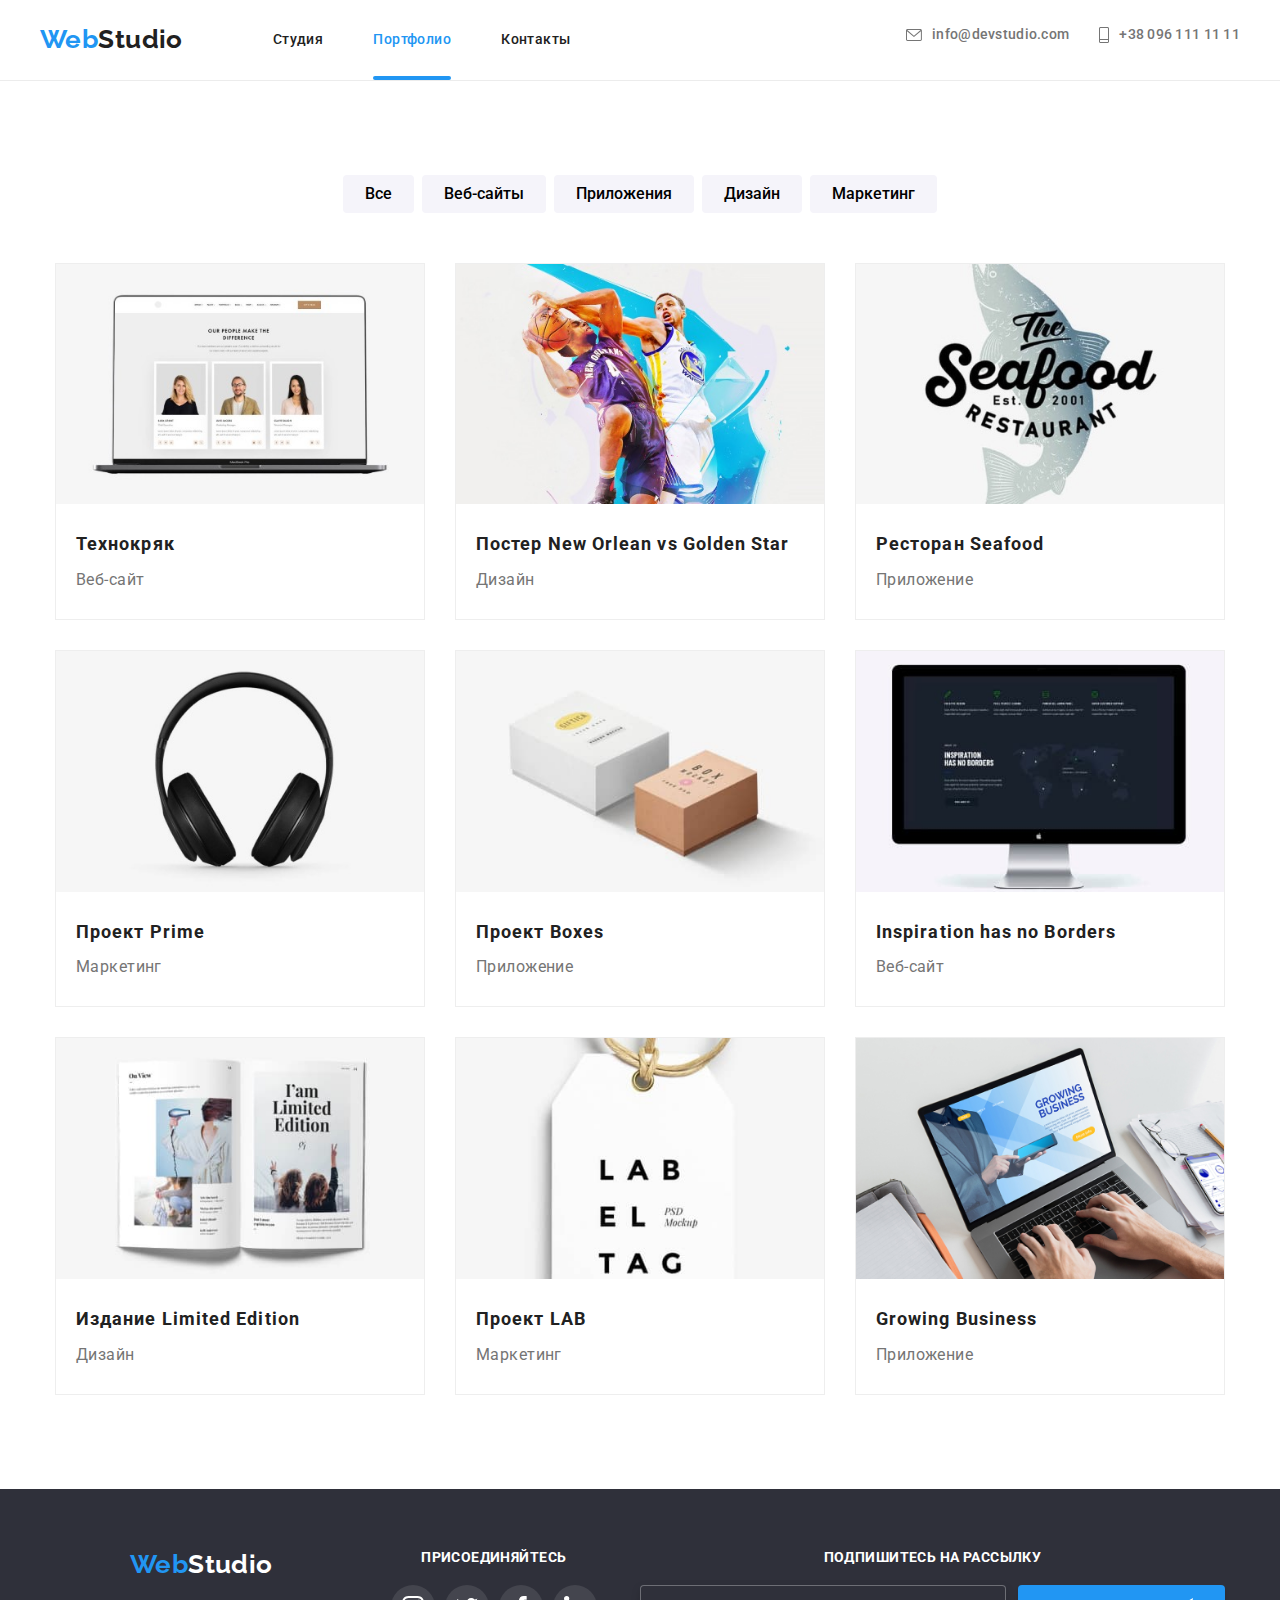
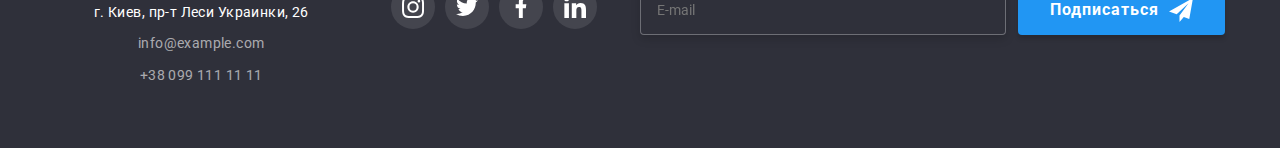
==== commit 71d0707b: "правки" ====
--- a/portfolio.html
+++ b/portfolio.html
@@ -23,8 +23,8 @@
           <a href="/" class="logo">Web<span class="logo__color">Studio</span></a>
 
           <ul class="site-nav">
-            <li class="nav-item"><a href="./index.html" class="link current">Студия</a></li>
-            <li class="nav-item"><a href="./portfolio.html" class="link">Портфолио</a></li>
+            <li class="nav-item"><a href="./index.html" class="link">Студия</a></li>
+            <li class="nav-item"><a href="./portfolio.html" class="link current">Портфолио</a></li>
             <li class="nav-item"><a href="#" class="link">Контакты</a></li>
           </ul>
         </nav>
@@ -35,7 +35,7 @@
         </button>
         <ul class="second-nav">
           <li class="nav-item">
-            <a href="" class="link">
+            <a href="mailto:info@example.com" class="link">
               <svg class="second-nav-img" width="16px" height="12px">
                 <use class="second-nav-icon" href="./images/sprite.svg#mail"></use>
               </svg>
@@ -43,7 +43,7 @@
             </a>
           </li>
           <li class="nav-item">
-            <a href="" class="link">
+            <a href="tel:+380991111111" class="link">
               <svg class="second-nav-img" width="10px" height="16px">
                 <use class="second-nav-icon" href="./images/sprite.svg#smartphone"></use>
               </svg>
@@ -323,10 +323,10 @@
       <div class="burger__second">
         <ul class="burger__second--list">
           <li class="burger__second--item">
-            <a href="#" class="second__link--tell">+38 096 111 11 11</a>
+            <a href="tell:+380961111111" class="second__link--tell">+38 096 111 11 11</a>
           </li>
           <li class="burger__second--item">
-            <a href="#" class="second__link">info@devstudio.com</a>
+            <a href="mailto:info@devstudio.com" class="second__link">info@devstudio.com</a>
           </li>
         </ul>
 
--- a/CSS/main.min.css
+++ b/CSS/main.min.css
@@ -1,2 +1,2 @@
-:root{--text-color: #757575;--text-black-color: #212121;--text-wite-color: #ffffff;--text-accent: #2196f3;--text-background-color: #e5e5e5;--background-second-color: #f5f4fa;--footer-bg-color: #2f303a;--border-: 1px solid #eeeeee;--cubic: cubic-bezier(0.4, 0, 0.2, 1)}.visually-hidden{position:absolute !important;clip:rect(1px 1px 1px 1px);clip:rect(1px, 1px, 1px, 1px);padding:0 !important;border:0 !important;height:1px !important;width:1px !important;overflow:hidden}button{outline:none;list-style:none}a{text-decoration:none}img{display:block;max-width:100%;height:auto}*{margin:0;padding:0}body{background:var(--text-wite-color);color:var(--text-color);font-family:Roboto, sans-serif;letter-spacing:0.03em;font-size:14px;line-height:1.71}h1,h2,h3,h4{font-family:Roboto, sans-serif}ul{list-style:none;margin:0px;padding:0px}textarea{resize:none}.container{width:100%;margin-left:auto;margin-right:auto;padding-left:15px;padding-right:15px}@media screen and (min-width: 480px){.container{width:480px}}@media screen and (min-width: 768px){.container{width:768px}}@media screen and (min-width: 1200px){.container{width:1200px}}.burger{position:fixed;top:0;right:0;width:100vw;display:flex;flex-wrap:wrap;align-content:space-between;height:100vh;padding-top:48px;padding-left:40px;padding-bottom:48px;align-content:space-between;overflow:scroll;background-color:white;box-shadow:0px 4px 8px rgba(0,0,0,0.04),0px 2px 4px rgba(0,0,0,0.08),0px 1px 3px rgba(0,0,0,0.16);transform:translateX(100%);transition:transform 250ms cubic-bezier(0.4, 0, 0.2, 1),box-shadow cubic-bezier(0.4, 0, 0.2, 1)}.burger.is-menu-hidden{transform:translateX(0);box-shadow:0 0 0 50vmax rgba(0,0,0,0);transition:transform 250ms cubic-bezier(0.4, 0, 0.2, 1),box-shadow 250ms cubic-bezier(0.4, 0, 0.2, 1)}.burger__open{border:none;background-color:var(--text-wite-color)}.burger__open:focus{fill:var(--text-accent);outline:none}.burger .svg{display:block;fill:var(--text-black-color)}.burger__close{position:absolute;top:10px;right:15px;width:40px;height:40px;background-color:var(--text-wite-color);border:none}.burger__close:focus .svg{fill:var(--text-accent)}.burger__nav--link{font-weight:500;font-size:40px;line-height:1.175;letter-spacing:0.02em;color:var(--text-black-color);text-decoration:none;transition:fill 250ms cubic-bezier(0.4, 0, 0.2, 1)}.burger__nav--link:focus{fill:var(--text-accent)}.burger__nav--link.active{color:var(--text-accent);display:block;position:relative}.burger__nav--item:not(:last-child){margin-bottom:32px}.burger__second--list{margin-bottom:60px;width:100%}.second__link--tell{font-weight:500;font-size:34px;line-height:1.176;letter-spacing:0.02em;color:var(--text-accent);text-decoration:none}.second__link--tell:focus{fill:var(--text-accent)}.burger__second{width:100%}.second__link{font-weight:500;font-size:24px;line-height:1.166;letter-spacing:0.02em;color:var(--text-color);text-decoration:none}.second__link:focus{fill:var(--text-accent)}.burger__second--item:not(:last-child){margin-bottom:32px}.burger__network{display:flex}.burger__network--link{font-weight:500;font-size:18px;line-height:1.222;letter-spacing:0.02em;color:#2196f3;padding:10px;text-decoration:none}.burger__network--link:focus{fill:var(--text-accent)}.burger__network--item:not(:last-child){border-right:1px solid rgba(33,33,33,0.2)}@media screen and (min-width: 768px){.burger__open{display:none}.burger{display:none}}.logo{color:var(--text-accent);font-family:Raleway;font-weight:700;font-size:26px;line-height:1.2;text-decoration:none}.logo__color{color:var(--text-black-color)}.logo__color--footer{color:var(--text-wite-color)}.section__title{color:var(--text-black-color);font-weight:700;font-size:28px;line-height:1.178;text-align:center;margin-bottom:30px}@media screen and (min-width: 1200px){.section__title{font-size:36px;line-height:1.16;margin-bottom:50px}}.footer__title{margin-bottom:20px;font-weight:700;font-size:14px;line-height:1.143;text-align:center;letter-spacing:0.03em;text-transform:uppercase;color:var(--text-wite-color)}.network-list{display:inline-flex;margin-top:16px}.network-link{width:44px;height:44px;display:inline-flex;justify-content:center;align-items:center;border-radius:50%;transition:background-color 250ms var(--cubic)}.network-link:focus,.network-link:hover{background-color:var(--text-accent)}.network-icon{width:22px;height:22px;fill:#afb1b8;transition:fill 250ms cubic-bezier(0.4, 0, 0.2, 1)}.network-link:focus .network-icon,.network-link:hover .network-icon{fill:#ffffff}.soshial-link-container{text-align:center;margin-bottom:60px}.soshial-link-list{display:flex;justify-content:center;align-items:center}.soshial-link-item{background-color:rgba(255,255,255,0.1);border-radius:50%}.soshial-link-item:not(:last-child){margin-right:10px}.soshial-link{width:44px;height:44px;display:inline-flex;justify-content:center;align-items:center;border-radius:50%;transition:background-color 250ms cubic-bezier(0.4, 0, 0.2, 1)}.soshial-link:hover,.soshial-link:focus{display:flex;width:44px;height:44px;background-color:#2196f3;border-radius:50%}.soshial-link .icon{width:22px;height:22px;fill:var(--text-wite-color)}.hero-btn{display:flex;align-items:center;margin-left:auto;margin-right:auto;margin-top:30px;padding:10px 32px;box-shadow:0px 4px 4px rgba(0,0,0,0.15);border:none;border-radius:4px;cursor:pointer;color:var(--text-wite-color);font-weight:700;font-size:16px;line-height:1.87;text-align:center;letter-spacing:0.06em;background-color:var(--text-accent)}.footer-btn{text-align:center}@media screen and (min-width: 1200px){.footer-btn{margin-left:12px;margin-top:0}}.backdrop{position:fixed;top:0;left:0;z-index:100;width:100%;height:100%;background-color:rgba(0,0,0,0.2);transition:all 250ms var(--cubic)}.backdrop-window{position:absolute;top:50%;left:50%;transform:translate(-50%, -50%);width:100%;max-width:450px;height:95vh;max-height:609px;overflow:scroll;padding:40px;background:#ffffff;box-shadow:0px 1px 3px rgba(0,0,0,0.12),0px 1px 1px rgba(0,0,0,0.14),0px 2px 1px rgba(0,0,0,0.2);border-radius:4px}@media screen and (min-width: 1200px){.backdrop-window{max-height:581px;max-width:528px;overflow:visible;height:100%}}.backdrop-btn{position:absolute;right:8px;top:8px;width:30px;height:30px;background:#ffffff;border:1px solid rgba(0,0,0,0.1);border-radius:50%;display:flex;justify-content:center;align-items:center;transition:border 250ms var(--cubic)}.icon-exit{width:11px;height:11px;transition:fill 250ms var(--cubic)}.backdrop-btn:hover .icon-exit,.backdrop-btn:focus .icon-exit{fill:var(--text-accent)}.is-hidden{opacity:0;visibility:hidden;pointer-events:none}.backdrop-form-name{font-weight:700;font-size:20px;line-height:1.15;text-align:center;letter-spacing:0.03em;color:var(--text-black-color)}.backdrop-form-text{display:block;font-weight:normal;font-size:12px;line-height:1.166;letter-spacing:0.01em;color:var(--text-color);margin-top:12px}.backdrop-list{display:block}.backdrop-imput{width:100%;height:40px;padding-left:44px;margin-top:4px;border-radius:4px;border:1px solid rgba(33,33,33,0.2);transition:border 250ms var(--cubic)}.backdrop-imput:focus{outline:none;border:1px solid #2196f3;border-radius:4px}.svg-form-container{position:relative}.backdrop-checkbox-bg:checked+.checkbox-text::before{background-color:var(--text-accent);background-image:url(../images/icon-check.svg);background-size:contain;border-color:var(--text-accent);border-radius:2px}.checkbox-text{display:inline-block;margin-left:9px;margin-top:20px;vertical-align:top;font-weight:400;font-size:14px;line-height:1.171;letter-spacing:0.03em;color:var(--text-color)}.checkbox-text::before{display:inline-block;text-align:center;vertical-align:middle;content:'';width:16px;height:15px;margin-right:7px;border:2px solid var(--text-black-color);border-radius:2px;background-size:contain}.checkbox-link{color:var(--text-accent)}.checkbox-link:focus{color:var(--text-accent)}.backdrop-icon-container{position:absolute;top:50%;left:14px;transform:translateY(-50%);transition:fill 250ms var(--cubic)}.backdrop-imput:focus+.backdrop-icon-container{fill:var(--text-accent)}.backdrop-textarea{width:100%;height:120px;padding:12px 16px;margin-top:4px;border-radius:4px;border:1px solid rgba(33,33,33,0.2);transition:border-radius 250ms var(--cubic)}.backdrop-textarea::placeholder{color:rgba(117,117,117,0.5)}.backdrop-textarea:hover,.backdrop-textarea:focus{outline:none;border:1px solid #2196f3;border-radius:4px}.section{padding-top:60px;padding-bottom:60px}@media screen and (min-width: 1200px){.section{padding-top:94px;padding-bottom:94px}}.page-header{position:relative;border-bottom:1px solid #ececec}.header__container{display:flex;justify-content:space-between;align-items:center;padding:15px}@media screen and (min-width: 768px){.header__container{padding:0}}@media screen and (max-width: 767px){.nav-header .site-nav{display:none}}@media screen and (max-width: 767px){.second-nav{display:none}}.nav-header{display:flex;justify-content:space-between;align-items:center;margin-right:auto}.site-nav{display:flex;margin-left:90px}.site-nav .link:focus,.site-nav .link:hover{color:var(--text-accent)}.site-nav .nav-item:not(:last-child){margin-right:50px}@media screen and (max-width: 1999px){.second-nav .nav-item:not(:last-child){margin-bottom:10px}}@media screen and (min-width: 1200px){.second-nav .nav-item:not(:last-child){margin-right:30px}}.site-nav .link{display:block;padding:32px 0;color:var(--text-black-color);font-weight:500;font-size:14px;line-height:1.14;text-decoration:none;transition:color 250ms cubic-bezier(0.4, 0, 0.2, 1)}.site-nav .link.current{color:var(--text-accent);display:block;position:relative}.site-nav .link.current::after{content:'';position:absolute;left:0;bottom:0;display:block;width:100%;height:4px;background-color:var(--text-accent);border-radius:2px}@media screen and (min-width: 1200px){.second-nav{display:flex}}.second-nav .link{color:var(--text-color);font-weight:500;font-size:14px;line-height:1.4;letter-spacing:0.02em;text-decoration:none;transition:color 250ms cubic-bezier(0.4, 0, 0.2, 1)}.second-nav .link:focus,.second-nav .link:hover{color:var(--text-accent)}.second-nav-img{fill:var(--text-color);margin-right:10px;transition:fill 250ms cubic-bezier(0.4, 0, 0.2, 1)}.link:focus .second-nav-img,.link:hover .second-nav-img{fill:var(--text-accent)}.nav-item .link{display:flex;align-items:center}.hero{width:100%;background-color:#c4c4c4;margin:0 auto;padding-top:118px;padding-bottom:118px;text-align:center;background-position:center;background-size:cover;background-image:linear-gradient(rgba(47,48,58,0.4), rgba(47,48,58,0.4)),url(../images/hero/hero_bg-mobile.jpg)}@media screen and (min-device-pixel-ratio: 2), screen and (min-resolution: 192dpi), screen and (min-resolution: 2dppx){.hero .box{background-image:url(../images/hero/hero_bg-mobile@2x.jpg)}}.hero__title{color:var(--text-wite-color);text-align:center;letter-spacing:0.06em;text-transform:uppercase;font-size:26px;font-weight:900;line-height:1.615}@media screen and (min-width: 768px){.hero{background-image:linear-gradient(rgba(47,48,58,0.4), rgba(47,48,58,0.4)),url(../images/hero/hero_bg-tablet.jpg)}}@media screen and (min-width: 768px) and (min-device-pixel-ratio: 2), screen and (min-width: 768px) and (min-resolution: 192dpi), screen and (min-width: 768px) and (min-resolution: 2dppx){.hero{background-image:linear-gradient(rgba(47,48,58,0.4), rgba(47,48,58,0.4)),url(../images/hero/hero_bg-tablet@2x.jpg)}}.hero{padding-top:200px;padding-bottom:200px}@media screen and (min-width: 1200px){.hero{background-image:linear-gradient(rgba(47,48,58,0.4), rgba(47,48,58,0.4)),url(../images/hero/hero_bg-desktop@2x.jpg)}}@media screen and (min-width: 1200px) and (min-device-pixel-ratio: 2), screen and (min-width: 1200px) and (min-resolution: 192dpi), screen and (min-width: 1200px) and (min-resolution: 2dppx){.hero{background-image:linear-gradient(rgba(47,48,58,0.4), rgba(47,48,58,0.4)),url(../images/hero/hero_bg-desktop.jpg)}}.section__title.features{font-weight:700;font-size:14px;line-height:1.14;text-transform:uppercase}@media screen and (min-width: 768px){.section__title.features{text-align:left}}.features-item:before{content:'';display:block;margin-bottom:30px;background-repeat:no-repeat;background-position:center;background-color:var(--background-second-color);height:120px}@media screen and (max-width: 767px){.features-item:not(:first-child){margin-top:30px}}.features-text{margin-top:10px}.bgf-img1::before{background-image:url(../images/features/bg1.svg)}.bgf-img2::before{background-image:url(../images/features/bg2.svg)}.bgf-img3::before{background-image:url(../images/features/bg3.svg)}.bgf-img4::before{background-image:url(../images/features/bg4.svg)}@media screen and (min-width: 768px){.features-list{display:flex;flex-wrap:wrap;margin-left:-30px;margin-top:-30px}.features-item{margin-left:30px;margin-top:30px;flex-basis:calc((100% - 30px * 2) / 2)}}@media screen and (min-width: 1200px){.features-list{margin-top:0;margin-left:-30px}.features-item{margin-left:30px;margin-top:0;flex-basis:calc((100% - 30px * 4) / 4)}}@media screen and (max-width: 1199px){.section-work{display:none}}.work-title>.work-item{flex-basis:calc((100% - 30px * 3) / 3);margin-left:30px;position:relative}.section-work .section-title.name-page{margin-bottom:50px}.work-title{display:flex;flex-wrap:wrap;margin-left:-30px;justify-content:center;align-items:center}.work-text{display:flex;justify-content:center;align-items:center;height:70px;width:100%;background:rgba(47,48,58,0.8);bottom:0;position:absolute;font-weight:700;font-size:14px;line-height:1.143;text-transform:uppercase;color:var(--text-wite-color)}.team{background-color:var(--background-second-color)}.team__item{border-radius:0px 0px 4px 4px;background-color:var(--text-wite-color);box-shadow:0px 1px 3px rgba(0,0,0,0.12),0px 1px 1px rgba(0,0,0,0.14),0px 2px 1px rgba(0,0,0,0.2)}.team__item .team__text--container{text-align:center;padding-top:30px;padding-bottom:24px}.team__name{color:var(--text-black-color);font-weight:500;font-size:16px;line-height:1.186;letter-spacing:0.03em;text-align:center}.team__text{font-weight:400;font-size:16px;line-height:1.19;letter-spacing:0.03em;margin-top:10px;text-align:center}@media screen and (max-width: 767px){.team__item:not(:first-child){margin-top:30px}}@media screen and (min-width: 768px){.team__list{display:flex;flex-wrap:wrap;margin-top:-30px;margin-left:-30px}.team__item{margin-top:30px;margin-left:30px}.team__list>.team__item{flex-basis:calc((100% - 30px * 2) / 2)}}@media screen and (min-width: 1200px){.team__item{margin-top:0px}.team__list>.team__item{flex-basis:calc((100% - 30px * 4) / 4)}.team__item .team__text--container{padding:30px}}.clients__list{display:flex;flex-wrap:wrap;margin-left:-30px;margin-top:-30px}.clients__item{display:flex;justify-content:center;align-items:center;margin-top:30px;margin-left:30px;flex-basis:calc((100% - 30px * 2) / 2)}.clients__img{display:block}.clients__logo{fill:#afb1b8;transition:fill 250ms cubic-bezier(0.4, 0, 0.2, 1)}.clients__link:hover .clients__logo,.clients__link:focus .clients__logo{fill:var(--text-accent)}.clients__link{display:flex;width:100%;height:90px;fill:var(--text-accent);box-sizing:border-box;justify-content:center;align-items:center;border:1px solid #afb1b8;border-radius:4px;transition:border 250ms cubic-bezier(0.4, 0, 0.2, 1)}.clients__link:hover,.clients__link:focus{border-radius:4px;border:1px solid var(--text-accent)}@media screen and (min-width: 768px){.clients__item{flex-basis:calc((100% - 30px * 3) / 3)}}@media screen and (min-width: 1200px){.clients__list{flex-wrap:nowrap;margin-top:0;margin-left:-30px}.clients__item{margin-top:0;margin-left:30px;flex-basis:calc((100% - 30px * 1) / 1)}}.footer-page{background-color:var(--footer-bg-color);text-decoration:none;padding:60px 0}.footer-page .link.rgba{color:rgba(255,255,255,0.6);text-decoration:none}.footer-address-container{text-align:center;margin-bottom:60px}.link-map{color:var(--text-wite-color);text-decoration:none;transition:color 250ms cubic-bezier(0.4, 0, 0.2, 1)}.link-map:hover,.link-map:focus{color:var(--text-accent)}.link{transition:color 250ms cubic-bezier(0.4, 0, 0.2, 1)}.footer-page .link:focus,.footer-page .link:hover{color:var(--text-accent)}.footer-content{margin-top:20px;font-style:normal}.footer-list-item{margin-top:8px}.subscription-container{width:100%}.subscription-form{text-align:center}.subscription-input{width:100%;max-width:450px;height:50px;padding-left:16px;border:1px solid rgba(255,255,255,0.3);box-sizing:border-box;filter:drop-shadow(0px 4px 4px rgba(0,0,0,0.15));border-radius:4px;background:var(--footer-bg-color);color:var(--text-wite-color);transition:border 250ms var(--cubic)}.subscription-input:focus{outline:none;border:1px solid #2196f3;border-radius:4px}.subscription-send{margin-left:10px;fill:var(--text-wite-color)}@media screen and (min-width: 768px){.footer__box{display:flex;justify-content:space-between;flex-wrap:wrap;flex-basis:calc((50% - 45px) / 2)}.footer-address-container{width:50%}.soshial-link-container{width:50%}}@media screen and (min-width: 1200px){.footer__box{flex-wrap:nowrap}.footer-address-container{margin-bottom:0}.soshial-link-container{margin-bottom:0}.subscription-form{display:flex}}.portfolio-main-container{background-color:var(--text-wite-color)}.filter-container{align-items:center;justify-content:start;display:flex;flex-wrap:wrap;margin-bottom:50px}@media screen and (min-width: 768px){.filter-container{justify-content:center}}@media screen and (max-width: 767px){.filter-list:nth-child(n+4){margin-top:10px}}.filter-list:not(:last-child){margin-right:8px}.filter{padding:6px 22px;border-radius:4px;border:none;font-weight:500;font-size:16px;line-height:1.62;text-align:center;font-family:inherit;background-color:var(--background-second-color);transition:background-color 250ms cubic-bezier(0.4, 0, 0.2, 1),color 250ms cubic-bezier(0.4, 0, 0.2, 1)}.filter:focus,.filter:hover{background:var(--text-accent);color:var(--text-wite-color);border-radius:4px;box-shadow:0px 3px 1px rgba(0,0,0,0.1),0px 1px 2px rgba(0,0,0,0.08),0px 2px 2px rgba(0,0,0,0.12)}@media screen and (min-width: 768px){.flex-container{display:flex;flex-wrap:wrap;margin-left:-30px;margin-top:-30px}}.portfolio-box{border:var(--border-);box-sizing:border-box}@media screen and (min-width: 768px){.portfolio-box{margin-left:30px;margin-top:30px;flex-basis:calc((100% - 30px * 2) / 2);box-sizing:border-box}}@media screen and (min-width: 1200px){.portfolio-box{flex-basis:calc((100% - 30px * 3) / 3)}}@media screen and (max-width: 767px){.portfolio-box:not(:last-child){margin-bottom:30px}}.filter-contant-container{padding:24px 20px}.section .filter-link{display:block;position:relative;transition:box-shadow 250ms cubic-bezier(0.4, 0, 0.2, 1)}.section .filter-link:focus,.section .filter-link:hover{box-shadow:0px 1px 1px rgba(0,0,0,0.12),0px 4px 4px rgba(0,0,0,0.06),1px 4px 6px rgba(0,0,0,0.16);color:var(--text-accent)}.portfolio-opacity-text{position:absolute;top:0;width:100%;height:100%;padding:63px 24px;background:rgba(33,150,243,0.9);font-size:18px;line-height:1.555;letter-spacing:0.03em;color:#ffffff;transform:translateY(101%);transition:transform 250ms cubic-bezier(0.4, 0, 0.2, 1)}.filter-link:hover .portfolio-opacity-text,.filter-link:focus .portfolio-opacity-text{transform:translateY(0)}.filter-contant-container .filter-page{font-size:18px;line-height:1.83;letter-spacing:0.06em;color:var(--text-black-color)}.section .filter-text{margin-top:4px;font-weight:400;font-size:16px;line-height:1.87;color:var(--text-color)}.filter-img{position:relative;overflow:hidden}
+:root{--text-color: #757575;--text-black-color: #212121;--text-wite-color: #ffffff;--text-accent: #2196f3;--text-background-color: #e5e5e5;--background-second-color: #f5f4fa;--footer-bg-color: #2f303a;--border-: 1px solid #eeeeee;--cubic: cubic-bezier(0.4, 0, 0.2, 1)}.visually-hidden{position:absolute !important;clip:rect(1px 1px 1px 1px);clip:rect(1px, 1px, 1px, 1px);padding:0 !important;border:0 !important;height:1px !important;width:1px !important;overflow:hidden}button{outline:none;list-style:none}a{text-decoration:none}img{display:block;max-width:100%;height:auto}*{margin:0;padding:0}body{background:var(--text-wite-color);color:var(--text-color);font-family:Roboto, sans-serif;letter-spacing:0.03em;font-size:14px;line-height:1.71}h1,h2,h3,h4{font-family:Roboto, sans-serif}ul{list-style:none;margin:0px;padding:0px}textarea{resize:none}.container{width:100%;margin-left:auto;margin-right:auto;padding-left:15px;padding-right:15px}@media screen and (min-width: 480px){.container{width:480px}}@media screen and (min-width: 768px){.container{width:768px}}@media screen and (min-width: 1200px){.container{width:1200px}}.burger{position:fixed;top:0;right:0;width:100vw;display:flex;flex-wrap:wrap;align-content:space-between;height:100vh;padding-top:48px;padding-left:40px;padding-bottom:48px;align-content:space-between;overflow:scroll;background-color:white;box-shadow:0px 4px 8px rgba(0,0,0,0.04),0px 2px 4px rgba(0,0,0,0.08),0px 1px 3px rgba(0,0,0,0.16);transform:translateX(100%);transition:transform 250ms cubic-bezier(0.4, 0, 0.2, 1),box-shadow cubic-bezier(0.4, 0, 0.2, 1)}.burger.is-menu-hidden{transform:translateX(0);box-shadow:0 0 0 50vmax rgba(0,0,0,0);transition:transform 250ms cubic-bezier(0.4, 0, 0.2, 1),box-shadow 250ms cubic-bezier(0.4, 0, 0.2, 1)}.burger__open{border:none;background-color:var(--text-wite-color)}.burger__open:focus{fill:var(--text-accent);outline:none}.burger .svg{display:block;fill:var(--text-black-color)}.burger__close{position:absolute;top:10px;right:15px;width:40px;height:40px;background-color:var(--text-wite-color);border:none}.burger__close:focus .svg{fill:var(--text-accent)}.burger__nav--link{font-weight:500;font-size:40px;line-height:1.175;letter-spacing:0.02em;color:var(--text-black-color);text-decoration:none;transition:fill 250ms cubic-bezier(0.4, 0, 0.2, 1)}.burger__nav--link:focus{fill:var(--text-accent)}.burger__nav--link.active{color:var(--text-accent);display:block;position:relative}.burger__nav--item:not(:last-child){margin-bottom:32px}.burger__second--list{margin-bottom:60px;width:100%}.second__link--tell{font-weight:500;font-size:34px;line-height:1.176;letter-spacing:0.02em;color:var(--text-accent);text-decoration:none}.second__link--tell:focus{fill:var(--text-accent)}.burger__second{width:100%}.second__link{font-weight:500;font-size:24px;line-height:1.166;letter-spacing:0.02em;color:var(--text-color);text-decoration:none}.second__link:focus{fill:var(--text-accent)}.burger__second--item:not(:last-child){margin-bottom:32px}.burger__network{display:flex}.burger__network--link{font-weight:500;font-size:18px;line-height:1.222;letter-spacing:0.02em;color:#2196f3;padding:10px;text-decoration:none}.burger__network--link:focus{fill:var(--text-accent)}.burger__network--item:not(:last-child){border-right:1px solid rgba(33,33,33,0.2)}@media screen and (min-width: 768px){.burger__open{display:none}.burger{display:none}}.logo{color:var(--text-accent);font-family:Raleway;font-weight:700;font-size:26px;line-height:1.2;text-decoration:none}.logo__color{color:var(--text-black-color)}.logo__color--footer{color:var(--text-wite-color)}.section__title{color:var(--text-black-color);font-weight:700;font-size:28px;line-height:1.178;text-align:center;margin-bottom:30px}@media screen and (min-width: 1200px){.section__title{font-size:36px;line-height:1.16;margin-bottom:50px}}.footer__title{margin-bottom:20px;font-weight:700;font-size:14px;line-height:1.143;text-align:center;letter-spacing:0.03em;text-transform:uppercase;color:var(--text-wite-color)}.network-list{display:inline-flex;margin-top:16px}.network-link{width:44px;height:44px;display:inline-flex;justify-content:center;align-items:center;border-radius:50%;transition:background-color 250ms var(--cubic)}.network-link:focus,.network-link:hover{background-color:var(--text-accent)}.network-icon{width:22px;height:22px;fill:#afb1b8;transition:fill 250ms cubic-bezier(0.4, 0, 0.2, 1)}.network-link:focus .network-icon,.network-link:hover .network-icon{fill:#ffffff}.soshial-link-container{text-align:center;margin-bottom:60px}.soshial-link-list{display:flex;justify-content:center;align-items:center}.soshial-link-item{background-color:rgba(255,255,255,0.1);border-radius:50%}.soshial-link-item:not(:last-child){margin-right:10px}.soshial-link{width:44px;height:44px;display:inline-flex;justify-content:center;align-items:center;border-radius:50%;transition:background-color 250ms cubic-bezier(0.4, 0, 0.2, 1)}.soshial-link:hover,.soshial-link:focus{display:flex;width:44px;height:44px;background-color:#2196f3;border-radius:50%}.soshial-link .icon{width:22px;height:22px;fill:var(--text-wite-color)}.hero-btn{display:flex;align-items:center;margin-left:auto;margin-right:auto;margin-top:30px;padding:10px 32px;box-shadow:0px 4px 4px rgba(0,0,0,0.15);border:none;border-radius:4px;cursor:pointer;color:var(--text-wite-color);font-weight:700;font-size:16px;line-height:1.87;text-align:center;letter-spacing:0.06em;background-color:var(--text-accent)}.footer-btn{text-align:center}@media screen and (min-width: 1200px){.footer-btn{margin-left:12px;margin-top:0}}.backdrop{position:fixed;top:0;left:0;z-index:100;width:100%;height:100%;background-color:rgba(0,0,0,0.2);transition:all 250ms var(--cubic)}.backdrop-window{position:absolute;top:50%;left:50%;transform:translate(-50%, -50%);width:100%;max-width:450px;height:95vh;max-height:609px;overflow:scroll;padding:40px;background:#ffffff;box-shadow:0px 1px 3px rgba(0,0,0,0.12),0px 1px 1px rgba(0,0,0,0.14),0px 2px 1px rgba(0,0,0,0.2);border-radius:4px}@media screen and (min-width: 768px){.backdrop-window{overflow:visible;height:100%}}@media screen and (min-width: 1200px){.backdrop-window{max-height:581px;max-width:528px}}.backdrop-btn{position:absolute;right:8px;top:8px;width:30px;height:30px;background:#ffffff;border:1px solid rgba(0,0,0,0.1);border-radius:50%;display:flex;justify-content:center;align-items:center;transition:border 250ms var(--cubic)}.icon-exit{width:11px;height:11px;transition:fill 250ms var(--cubic)}.backdrop-btn:hover .icon-exit,.backdrop-btn:focus .icon-exit{fill:var(--text-accent)}.is-hidden{opacity:0;visibility:hidden;pointer-events:none}.backdrop-form-name{font-weight:700;font-size:20px;line-height:1.15;text-align:center;letter-spacing:0.03em;color:var(--text-black-color)}.backdrop-form-text{display:block;font-weight:normal;font-size:12px;line-height:1.166;letter-spacing:0.01em;color:var(--text-color);margin-top:12px}.backdrop-list{display:block}.backdrop-imput{width:100%;height:40px;padding-left:44px;margin-top:4px;border-radius:4px;border:1px solid rgba(33,33,33,0.2);transition:border 250ms var(--cubic)}.backdrop-imput:focus{outline:none;border:1px solid #2196f3;border-radius:4px}.svg-form-container{position:relative}.backdrop-checkbox-bg:checked+.checkbox-text::before{background-color:var(--text-accent);background-image:url(../images/icon-check.svg);background-size:contain;border-color:var(--text-accent);border-radius:2px}.checkbox-text{display:inline-block;margin-left:9px;margin-top:20px;vertical-align:top;font-weight:400;font-size:14px;line-height:1.171;letter-spacing:0.03em;color:var(--text-color)}.checkbox-text::before{display:inline-block;text-align:center;vertical-align:middle;content:'';width:16px;height:15px;margin-right:7px;border:2px solid var(--text-black-color);border-radius:2px;background-size:contain}.checkbox-link{color:var(--text-accent)}.checkbox-link:focus{color:var(--text-accent)}.backdrop-icon-container{position:absolute;top:50%;left:14px;transform:translateY(-50%);transition:fill 250ms var(--cubic)}.backdrop-imput:focus+.backdrop-icon-container{fill:var(--text-accent)}.backdrop-textarea{width:100%;height:120px;padding:12px 16px;margin-top:4px;border-radius:4px;border:1px solid rgba(33,33,33,0.2);transition:border-radius 250ms var(--cubic)}.backdrop-textarea::placeholder{color:rgba(117,117,117,0.5)}.backdrop-textarea:hover,.backdrop-textarea:focus{outline:none;border:1px solid #2196f3;border-radius:4px}.section{padding-top:60px;padding-bottom:60px}@media screen and (min-width: 1200px){.section{padding-top:94px;padding-bottom:94px}}.page-header{position:relative;border-bottom:1px solid #ececec}.header__container{display:flex;justify-content:space-between;align-items:center;padding:15px}@media screen and (min-width: 768px){.header__container{padding:0}}@media screen and (max-width: 767px){.nav-header .site-nav{display:none}}@media screen and (max-width: 767px){.second-nav{display:none}}.nav-header{display:flex;justify-content:space-between;align-items:center;margin-right:auto}.site-nav{display:flex;margin-left:90px}.site-nav .link:focus,.site-nav .link:hover{color:var(--text-accent)}.site-nav .nav-item:not(:last-child){margin-right:50px}@media screen and (max-width: 1999px){.second-nav .nav-item:not(:last-child){margin-bottom:10px}}@media screen and (min-width: 1200px){.second-nav .nav-item:not(:last-child){margin-right:30px}}.site-nav .link{display:block;padding:32px 0;color:var(--text-black-color);font-weight:500;font-size:14px;line-height:1.14;text-decoration:none;transition:color 250ms cubic-bezier(0.4, 0, 0.2, 1)}.site-nav .link.current{color:var(--text-accent);display:block;position:relative}.site-nav .link.current::after{content:'';position:absolute;left:0;bottom:0;display:block;width:100%;height:4px;background-color:var(--text-accent);border-radius:2px}@media screen and (min-width: 1200px){.second-nav{display:flex}}.second-nav .link{color:var(--text-color);font-weight:500;font-size:14px;line-height:1.4;letter-spacing:0.02em;text-decoration:none;transition:color 250ms cubic-bezier(0.4, 0, 0.2, 1)}.second-nav .link:focus,.second-nav .link:hover{color:var(--text-accent)}.second-nav-img{fill:var(--text-color);margin-right:10px;transition:fill 250ms cubic-bezier(0.4, 0, 0.2, 1)}.link:focus .second-nav-img,.link:hover .second-nav-img{fill:var(--text-accent)}.nav-item .link{display:flex;align-items:center}.hero{width:100%;background-color:#c4c4c4;margin:0 auto;padding-top:118px;padding-bottom:118px;text-align:center;background-position:center;background-size:cover;background-image:linear-gradient(rgba(47,48,58,0.4), rgba(47,48,58,0.4)),url(../images/hero/hero_bg-mobile.jpg)}@media screen and (min-device-pixel-ratio: 2), screen and (min-resolution: 192dpi), screen and (min-resolution: 2dppx){.hero .box{background-image:url(../images/hero/hero_bg-mobile@2x.jpg)}}.hero__title{color:var(--text-wite-color);text-align:center;letter-spacing:0.06em;text-transform:uppercase;font-size:26px;font-weight:900;line-height:1.615}@media screen and (min-width: 768px){.hero{background-image:linear-gradient(rgba(47,48,58,0.4), rgba(47,48,58,0.4)),url(../images/hero/hero_bg-tablet.jpg)}}@media screen and (min-width: 768px) and (min-device-pixel-ratio: 2), screen and (min-width: 768px) and (min-resolution: 192dpi), screen and (min-width: 768px) and (min-resolution: 2dppx){.hero{background-image:linear-gradient(rgba(47,48,58,0.4), rgba(47,48,58,0.4)),url(../images/hero/hero_bg-tablet@2x.jpg)}}.hero{padding-top:200px;padding-bottom:200px}@media screen and (min-width: 1200px){.hero{background-image:linear-gradient(rgba(47,48,58,0.4), rgba(47,48,58,0.4)),url(../images/hero/hero_bg-desktop@2x.jpg)}}@media screen and (min-width: 1200px) and (min-device-pixel-ratio: 2), screen and (min-width: 1200px) and (min-resolution: 192dpi), screen and (min-width: 1200px) and (min-resolution: 2dppx){.hero{background-image:linear-gradient(rgba(47,48,58,0.4), rgba(47,48,58,0.4)),url(../images/hero/hero_bg-desktop.jpg)}}.section__title.features{font-weight:700;font-size:14px;line-height:1.14;text-transform:uppercase}@media screen and (min-width: 768px){.section__title.features{text-align:left}}.features-item:before{content:'';display:block;margin-bottom:30px;background-repeat:no-repeat;background-position:center;background-color:var(--background-second-color);height:120px}@media screen and (max-width: 767px){.features-item:not(:first-child){margin-top:30px}}.features-text{margin-top:10px}.bgf-img1::before{background-image:url(../images/features/bg1.svg)}.bgf-img2::before{background-image:url(../images/features/bg2.svg)}.bgf-img3::before{background-image:url(../images/features/bg3.svg)}.bgf-img4::before{background-image:url(../images/features/bg4.svg)}@media screen and (min-width: 768px){.features-list{display:flex;flex-wrap:wrap;margin-left:-30px;margin-top:-30px}.features-item{margin-left:30px;margin-top:30px;flex-basis:calc((100% - 30px * 2) / 2)}}@media screen and (min-width: 1200px){.features-list{margin-top:0;margin-left:-30px}.features-item{margin-left:30px;margin-top:0;flex-basis:calc((100% - 30px * 4) / 4)}}@media screen and (max-width: 1199px){.section-work{display:none}}.work-title>.work-item{flex-basis:calc((100% - 30px * 3) / 3);margin-left:30px;position:relative}.section-work .section-title.name-page{margin-bottom:50px}.work-title{display:flex;flex-wrap:wrap;margin-left:-30px;justify-content:center;align-items:center}.work-text{display:flex;justify-content:center;align-items:center;height:70px;width:100%;background:rgba(47,48,58,0.8);bottom:0;position:absolute;font-weight:700;font-size:14px;line-height:1.143;text-transform:uppercase;color:var(--text-wite-color)}.team{background-color:var(--background-second-color)}.team__item{border-radius:0px 0px 4px 4px;background-color:var(--text-wite-color);box-shadow:0px 1px 3px rgba(0,0,0,0.12),0px 1px 1px rgba(0,0,0,0.14),0px 2px 1px rgba(0,0,0,0.2)}.team__item .team__text--container{text-align:center;padding-top:30px;padding-bottom:24px}.team__name{color:var(--text-black-color);font-weight:500;font-size:16px;line-height:1.186;letter-spacing:0.03em;text-align:center}.team__text{font-weight:400;font-size:16px;line-height:1.19;letter-spacing:0.03em;margin-top:10px;text-align:center}@media screen and (max-width: 767px){.team__item:not(:first-child){margin-top:30px}}@media screen and (min-width: 768px){.team__list{display:flex;flex-wrap:wrap;margin-top:-30px;margin-left:-30px}.team__item{margin-top:30px;margin-left:30px}.team__list>.team__item{flex-basis:calc((100% - 30px * 2) / 2)}}@media screen and (min-width: 1200px){.team__item{margin-top:0px}.team__list>.team__item{flex-basis:calc((100% - 30px * 4) / 4)}.team__item .team__text--container{padding:30px}}.clients__list{display:flex;flex-wrap:wrap;margin-left:-30px;margin-top:-30px}.clients__item{display:flex;justify-content:center;align-items:center;margin-top:30px;margin-left:30px;flex-basis:calc((100% - 30px * 2) / 2)}.clients__img{display:block}.clients__logo{fill:#afb1b8;transition:fill 250ms cubic-bezier(0.4, 0, 0.2, 1)}.clients__link:hover .clients__logo,.clients__link:focus .clients__logo{fill:var(--text-accent)}.clients__link{display:flex;width:100%;height:90px;fill:var(--text-accent);box-sizing:border-box;justify-content:center;align-items:center;border:1px solid #afb1b8;border-radius:4px;transition:border 250ms cubic-bezier(0.4, 0, 0.2, 1)}.clients__link:hover,.clients__link:focus{border-radius:4px;border:1px solid var(--text-accent)}@media screen and (min-width: 768px){.clients__item{flex-basis:calc((100% - 30px * 3) / 3)}}@media screen and (min-width: 1200px){.clients__list{flex-wrap:nowrap;margin-top:0;margin-left:-30px}.clients__item{margin-top:0;margin-left:30px;flex-basis:calc((100% - 30px * 1) / 1)}}.footer-page{background-color:var(--footer-bg-color);text-decoration:none;padding:60px 0}.footer-page .link.rgba{color:rgba(255,255,255,0.6);text-decoration:none}.footer-address-container{text-align:center;margin-bottom:60px}.link-map{color:var(--text-wite-color);text-decoration:none;transition:color 250ms cubic-bezier(0.4, 0, 0.2, 1)}.link-map:hover,.link-map:focus{color:var(--text-accent)}.link{transition:color 250ms cubic-bezier(0.4, 0, 0.2, 1)}.footer-page .link:focus,.footer-page .link:hover{color:var(--text-accent)}.footer-content{margin-top:20px;font-style:normal}.footer-list-item{margin-top:8px}.subscription-container{width:100%}.subscription-form{text-align:center}.subscription-input{width:100%;max-width:450px;height:50px;padding-left:16px;border:1px solid rgba(255,255,255,0.3);box-sizing:border-box;filter:drop-shadow(0px 4px 4px rgba(0,0,0,0.15));border-radius:4px;background:var(--footer-bg-color);color:var(--text-wite-color);transition:border 250ms var(--cubic)}.subscription-input:focus{outline:none;border:1px solid #2196f3;border-radius:4px}.subscription-send{margin-left:10px;fill:var(--text-wite-color)}@media screen and (min-width: 768px){.footer__box{display:flex;justify-content:space-between;flex-wrap:wrap;flex-basis:calc((50% - 45px) / 2)}.footer-address-container{width:50%}.soshial-link-container{width:50%}}@media screen and (min-width: 1200px){.footer__box{flex-wrap:nowrap}.footer-address-container{margin-bottom:0}.soshial-link-container{margin-bottom:0}.subscription-form{display:flex}}.portfolio-main-container{background-color:var(--text-wite-color)}.filter-container{align-items:center;justify-content:start;display:flex;flex-wrap:wrap;margin-bottom:50px}@media screen and (min-width: 768px){.filter-container{justify-content:center}}@media screen and (max-width: 767px){.filter-list:nth-child(n+4){margin-top:10px}}.filter-list:not(:last-child){margin-right:8px}.filter{padding:6px 22px;border-radius:4px;border:none;font-weight:500;font-size:16px;line-height:1.62;text-align:center;font-family:inherit;background-color:var(--background-second-color);transition:background-color 250ms cubic-bezier(0.4, 0, 0.2, 1),color 250ms cubic-bezier(0.4, 0, 0.2, 1)}.filter:focus,.filter:hover{background:var(--text-accent);color:var(--text-wite-color);border-radius:4px;box-shadow:0px 3px 1px rgba(0,0,0,0.1),0px 1px 2px rgba(0,0,0,0.08),0px 2px 2px rgba(0,0,0,0.12)}@media screen and (min-width: 768px){.flex-container{display:flex;flex-wrap:wrap;margin-left:-30px;margin-top:-30px}}.portfolio-box{border:var(--border-);box-sizing:border-box}@media screen and (min-width: 768px){.portfolio-box{margin-left:30px;margin-top:30px;flex-basis:calc((100% - 30px * 2) / 2);box-sizing:border-box}}@media screen and (min-width: 1200px){.portfolio-box{flex-basis:calc((100% - 30px * 3) / 3)}}@media screen and (max-width: 767px){.portfolio-box:not(:last-child){margin-bottom:30px}}.filter-contant-container{padding:24px 20px}.section .filter-link{display:block;position:relative;transition:box-shadow 250ms cubic-bezier(0.4, 0, 0.2, 1)}.section .filter-link:focus,.section .filter-link:hover{box-shadow:0px 1px 1px rgba(0,0,0,0.12),0px 4px 4px rgba(0,0,0,0.06),1px 4px 6px rgba(0,0,0,0.16);color:var(--text-accent)}.portfolio-opacity-text{position:absolute;top:0;width:100%;height:100%;padding:63px 24px;background:rgba(33,150,243,0.9);font-size:18px;line-height:1.555;letter-spacing:0.03em;color:#ffffff;transform:translateY(101%);transition:transform 250ms cubic-bezier(0.4, 0, 0.2, 1)}.filter-link:hover .portfolio-opacity-text,.filter-link:focus .portfolio-opacity-text{transform:translateY(0)}.filter-contant-container .filter-page{font-size:18px;line-height:1.83;letter-spacing:0.06em;color:var(--text-black-color)}.section .filter-text{margin-top:4px;font-weight:400;font-size:16px;line-height:1.87;color:var(--text-color)}.filter-img{position:relative;overflow:hidden}
 /*# sourceMappingURL=main.min.css.map */